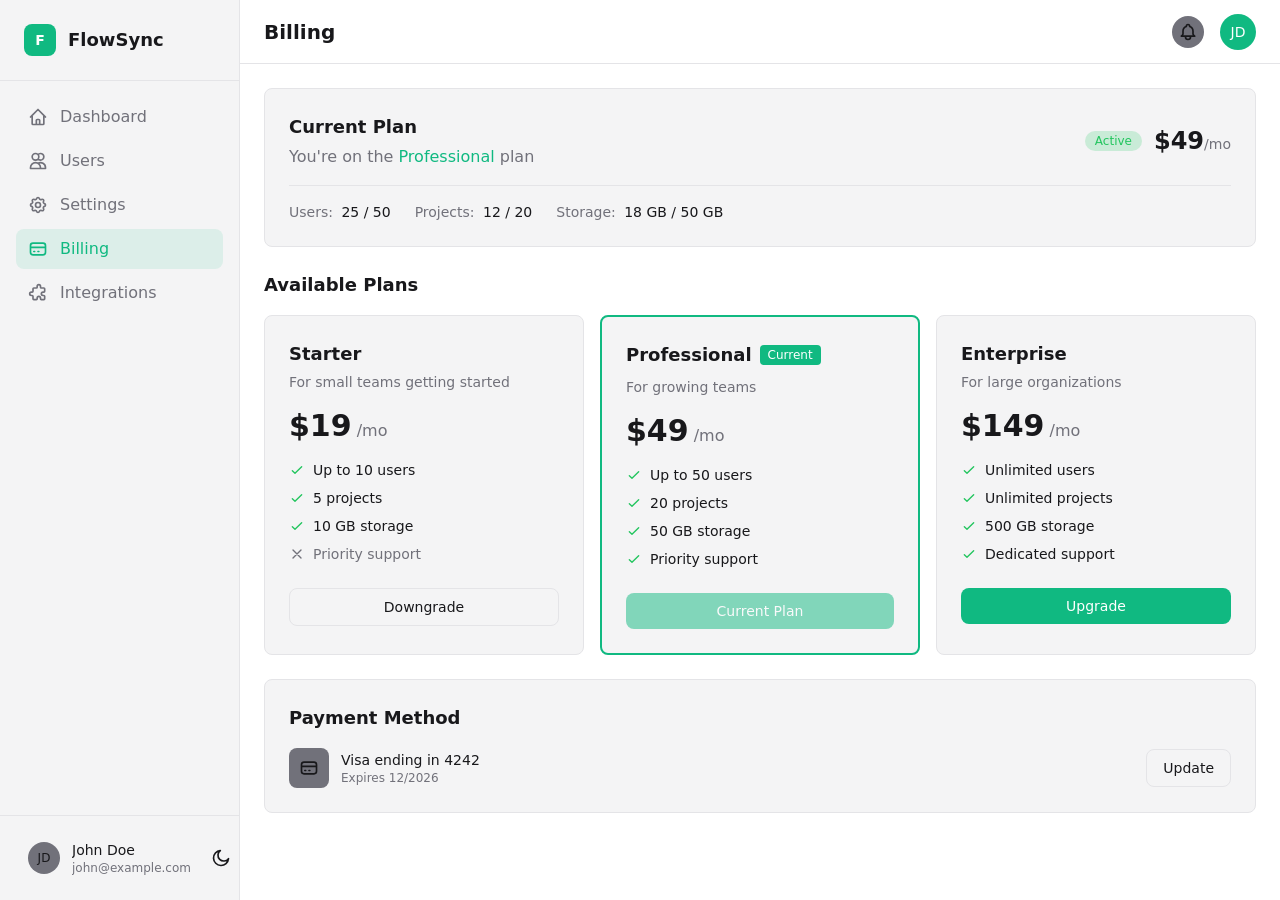
==== billing.html @ 2da376c0 "chore: recover project from live Netlify deployment" ====
<!DOCTYPE html>
<html lang="en">
<head>
  <meta charset="UTF-8" />
  <meta name="viewport" content="width=device-width, initial-scale=1.0" />
  <meta name="description" content="FlowSync Billing — Manage subscriptions, pricing plans, and payment methods. View invoices and upgrade or downgrade your plan." />
  <meta property="og:title" content="FlowSync — Billing" />
  <meta property="og:description" content="Manage subscriptions and billing information." />
  <meta name="theme-color" content="#10b981" />
  <title>FlowSync — Billing</title>
  <link rel="stylesheet" href="output.css" />
  <script>
    (function () {
      var theme = localStorage.getItem('flowsync-theme') || 'light';
      if (theme === 'dark') {
        document.documentElement.classList.add('dark');
      }
    }());
  </script>
</head>
<body class="min-h-screen bg-background text-foreground dark:bg-[--color-background] dark:text-[--color-foreground] overflow-x-hidden">
  <div class="w-full md:grid md:grid-cols-[240px_1fr] min-h-screen">

    <!-- Sidebar -->
    <aside id="sidebar" class="fixed inset-y-0 left-0 z-20 w-60 -translate-x-full bg-surface dark:bg-[--color-surface] border-r border-border dark:border-[--color-border] flex flex-col transition-transform duration-200 md:translate-x-0 md:sticky md:top-0 md:h-screen">
      <div class="p-6 border-b border-border flex items-center justify-between">
        <a class='flex items-center gap-3' href='index.html'>
          <div class="w-8 h-8 bg-primary rounded-lg flex items-center justify-center">
            <span class="text-white font-bold text-sm">F</span>
          </div>
          <span class="text-lg font-semibold text-foreground">FlowSync</span>
        </a>
        <button id="sidebar-close" class="md:hidden w-8 h-8 flex items-center justify-center rounded-lg text-muted hover:text-foreground hover:bg-muted/10 transition-colors" aria-label="Close sidebar">
          <svg class="w-5 h-5" fill="none" stroke="currentColor" viewBox="0 0 24 24">
            <path stroke-linecap="round" stroke-linejoin="round" stroke-width="2" d="M6 18L18 6M6 6l12 12"/>
          </svg>
        </button>
      </div>

      <nav class="flex-1 p-4 overflow-y-auto">
        <ul class="space-y-1">
          <li>
            <a class='flex items-center gap-3 px-3 py-2 rounded-lg text-muted hover:text-foreground hover:bg-muted/10 transition-colors' href='index.html'>
              <svg class="w-5 h-5" fill="none" stroke="currentColor" viewBox="0 0 24 24">
                <path stroke-linecap="round" stroke-linejoin="round" stroke-width="2" d="M3 12l2-2m0 0l7-7 7 7M5 10v10a1 1 0 001 1h3m10-11l2 2m-2-2v10a1 1 0 01-1 1h-3m-6 0a1 1 0 001-1v-4a1 1 0 011-1h2a1 1 0 011 1v4a1 1 0 001 1m-6 0h6"/>
              </svg>
              <span>Dashboard</span>
            </a>
          </li>
          <li>
            <a class='flex items-center gap-3 px-3 py-2 rounded-lg text-muted hover:text-foreground hover:bg-muted/10 transition-colors' href='users.html'>
              <svg class="w-5 h-5" fill="none" stroke="currentColor" viewBox="0 0 24 24">
                <path stroke-linecap="round" stroke-linejoin="round" stroke-width="2" d="M12 4.354a4 4 0 110 5.292M15 21H3v-1a6 6 0 0112 0v1zm0 0h6v-1a6 6 0 00-9-5.197M13 7a4 4 0 11-8 0 4 4 0 018 0z"/>
              </svg>
              <span>Users</span>
            </a>
          </li>
          <li>
            <a class='flex items-center gap-3 px-3 py-2 rounded-lg text-muted hover:text-foreground hover:bg-muted/10 transition-colors' href='settings.html'>
              <svg class="w-5 h-5" fill="none" stroke="currentColor" viewBox="0 0 24 24">
                <path stroke-linecap="round" stroke-linejoin="round" stroke-width="2" d="M10.325 4.317c.426-1.756 2.924-1.756 3.35 0a1.724 1.724 0 002.573 1.066c1.543-.94 3.31.826 2.37 2.37a1.724 1.724 0 001.065 2.572c1.756.426 1.756 2.924 0 3.35a1.724 1.724 0 00-1.066 2.573c.94 1.543-.826 3.31-2.37 2.37a1.724 1.724 0 00-2.572 1.065c-.426 1.756-2.924 1.756-3.35 0a1.724 1.724 0 00-2.573-1.066c-1.543.94-3.31-.826-2.37-2.37a1.724 1.724 0 00-1.065-2.572c-1.756-.426-1.756-2.924 0-3.35a1.724 1.724 0 001.066-2.573c-.94-1.543.826-3.31 2.37-2.37.996.608 2.296.07 2.572-1.065z"/>
                <path stroke-linecap="round" stroke-linejoin="round" stroke-width="2" d="M15 12a3 3 0 11-6 0 3 3 0 016 0z"/>
              </svg>
              <span>Settings</span>
            </a>
          </li>
          <li>
            <a class='flex items-center gap-3 px-3 py-2 rounded-lg text-primary bg-primary/10 font-medium' href='billing.html'>
              <svg class="w-5 h-5" fill="none" stroke="currentColor" viewBox="0 0 24 24">
                <path stroke-linecap="round" stroke-linejoin="round" stroke-width="2" d="M3 10h18M7 15h1m4 0h1m-7 4h12a3 3 0 003-3V8a3 3 0 00-3-3H6a3 3 0 00-3 3v8a3 3 0 003 3z"/>
              </svg>
              <span>Billing</span>
            </a>
          </li>
          <li>
            <a class='flex items-center gap-3 px-3 py-2 rounded-lg text-muted hover:text-foreground hover:bg-muted/10 transition-colors' href='integrations.html'>
              <svg class="w-5 h-5" fill="none" stroke="currentColor" viewBox="0 0 24 24">
                <path stroke-linecap="round" stroke-linejoin="round" stroke-width="2" d="M11 4a2 2 0 114 0v1a1 1 0 001 1h3a1 1 0 011 1v3a1 1 0 01-1 1h-1a2 2 0 100 4h1a1 1 0 011 1v3a1 1 0 01-1 1h-3a1 1 0 01-1-1v-1a2 2 0 10-4 0v1a1 1 0 01-1 1H7a1 1 0 01-1-1v-3a1 1 0 00-1-1H4a2 2 0 110-4h1a1 1 0 001-1V7a1 1 0 011-1h3a1 1 0 001-1V4z"/>
              </svg>
              <span>Integrations</span>
            </a>
          </li>
        </ul>
      </nav>

      <!-- User section at bottom -->
      <div class="p-4 border-t border-border space-y-3">
        <div class="flex items-center justify-between">
          <a class='flex items-center gap-3 px-3 py-2 rounded-lg text-muted hover:text-foreground hover:bg-muted/10 transition-colors flex-1' href='settings.html'>
            <div class="w-8 h-8 bg-muted rounded-full flex items-center justify-center">
              <span class="text-xs font-medium text-foreground">JD</span>
            </div>
            <div class="flex-1 min-w-0">
              <p class="text-sm font-medium text-foreground truncate">John Doe</p>
              <p class="text-xs text-muted truncate">john@example.com</p>
            </div>
          </a>
          <button
            id="theme-toggle"
            type="button"
            aria-label="Switch to dark mode"
            class="p-2 rounded-lg
                   text-[--color-muted] hover:text-[--color-foreground]
                   hover:bg-[--color-surface]
                   dark:hover:bg-white/5
                   transition-colors duration-200
                   focus-visible:outline-none focus-visible:ring-2
                   focus-visible:ring-[--color-primary]"
          >
            <!-- Moon icon — default (light mode). JS swaps to sun in dark mode. -->
            <svg xmlns="http://www.w3.org/2000/svg" class="w-5 h-5" fill="none"
                 viewBox="0 0 24 24" stroke="currentColor" stroke-width="2"
                 aria-hidden="true">
              <path stroke-linecap="round" stroke-linejoin="round"
                    d="M21 12.79A9 9 0 1111.21 3a7 7 0 109.79 9.79z"/>
            </svg>
          </button>
        </div>
      </div>
    </aside>

    <div id="sidebar-backdrop" class="fixed inset-0 z-10 bg-black/50 hidden md:hidden" aria-hidden="true"></div>

    <div class="flex flex-col min-h-screen overflow-x-hidden">
      <header class="sticky top-0 z-10 h-16 bg-background dark:bg-[--color-background] border-b border-border dark:border-[--color-border] flex items-center justify-between px-4 md:px-6">
        <div class="flex items-center gap-3">
          <button id="sidebar-toggle" class="md:hidden w-10 h-10 -ml-2 flex items-center justify-center rounded-lg text-muted hover:text-foreground hover:bg-muted/10 transition-colors" aria-label="Open menu">
            <svg class="w-6 h-6" fill="none" stroke="currentColor" viewBox="0 0 24 24">
              <path stroke-linecap="round" stroke-linejoin="round" stroke-width="2" d="M4 6h16M4 12h16M4 18h16"/>
            </svg>
          </button>
          <h1 class="text-xl font-semibold text-foreground">Billing</h1>
        </div>

        <div class="relative">
          <div class="flex items-center gap-2 md:gap-4">
            <button class="w-10 h-10 md:w-8 md:h-8 rounded-full bg-muted flex items-center justify-center hover:bg-primary/20 transition-colors" aria-label="Notifications" id="notification-btn">
              <svg class="w-5 h-5 text-foreground" fill="none" stroke="currentColor" viewBox="0 0 24 24">
                <path stroke-linecap="round" stroke-linejoin="round" stroke-width="2" d="M15 17h5l-1.405-1.405A2.032 2.032 0 0118 14.158V11a6.002 6.002 0 00-4-5.659V5a2 2 0 10-4 0v.341C7.67 6.165 6 8.388 6 11v3.159c0 .538-.214 1.055-.595 1.436L4 17h5m6 0v1a3 3 0 11-6 0v-1m6 0H9"/>
              </svg>
            </button>
            <button class="w-9 h-9 rounded-full bg-primary flex items-center justify-center" aria-label="Profile menu" id="profile-btn">
              <span class="text-sm font-medium text-white">JD</span>
            </button>
          </div>
          <!-- Notification dropdown -->
          <div id="notification-dropdown" class="absolute right-0 mt-2 w-80 bg-surface border border-border rounded-lg shadow-lg hidden z-50">
            <div class="p-4 border-b border-border">
              <h3 class="text-sm font-semibold text-foreground">Notifications</h3>
            </div>
            <div class="max-h-64 overflow-y-auto">
              <div class="p-4 border-b border-border hover:bg-muted/50 cursor-pointer">
                <p class="text-sm text-foreground">New user registered</p>
                <p class="text-xs text-muted">2 minutes ago</p>
              </div>
              <div class="p-4 border-b border-border hover:bg-muted/50 cursor-pointer">
                <p class="text-sm text-foreground">Project completed</p>
                <p class="text-xs text-muted">15 minutes ago</p>
              </div>
              <div class="p-4 hover:bg-muted/50 cursor-pointer">
                <p class="text-sm text-foreground">Integration added</p>
                <p class="text-xs text-muted">1 hour ago</p>
              </div>
            </div>
          </div>
          <!-- Profile dropdown -->
          <div id="profile-dropdown" class="absolute right-0 mt-2 w-48 bg-surface border border-border rounded-lg shadow-lg hidden z-50">
            <div class="p-3 border-b border-border">
              <p class="text-sm font-medium text-foreground">John Doe</p>
              <p class="text-xs text-muted">john@example.com</p>
            </div>
            <div class="p-2">
              <a class='block px-3 py-2 text-sm text-muted hover:text-foreground hover:bg-muted/50 rounded' href='settings.html'>Settings</a>
              <a href="billing.html#" class="block px-3 py-2 text-sm text-muted hover:text-foreground hover:bg-muted/50 rounded">Sign out</a>
            </div>
          </div>
        </div>
      </header>

      <main class="flex-1 p-4 md:p-6 space-y-6">
        <!-- Current Plan -->
        <section class="card">
          <div class="flex flex-col sm:flex-row sm:items-center sm:justify-between gap-4">
            <div>
              <h2 class="text-lg font-semibold text-foreground">Current Plan</h2>
              <p class="text-muted mt-1">You're on the <span class="text-primary font-medium">Professional</span> plan</p>
            </div>
            <div class="flex items-center gap-3">
              <span class="badge-active">Active</span>
              <span class="text-2xl font-bold text-foreground">$49<span class="text-sm font-normal text-muted">/mo</span></span>
            </div>
          </div>
          <div class="mt-4 pt-4 border-t border-border">
            <div class="flex flex-wrap gap-6 text-sm">
              <div>
                <span class="text-muted">Users:</span>
                <span class="text-foreground ml-1">25 / 50</span>
              </div>
              <div>
                <span class="text-muted">Projects:</span>
                <span class="text-foreground ml-1">12 / 20</span>
              </div>
              <div>
                <span class="text-muted">Storage:</span>
                <span class="text-foreground ml-1">18 GB / 50 GB</span>
              </div>
            </div>
          </div>
        </section>

        <!-- Pricing Tiers -->
        <section>
          <h2 class="text-lg font-semibold text-foreground mb-4">Available Plans</h2>
          <div class="grid grid-cols-1 md:grid-cols-3 gap-4">
            <!-- Starter -->
            <div class="card">
              <h3 class="text-lg font-semibold text-foreground">Starter</h3>
              <p class="text-muted text-sm mt-1">For small teams getting started</p>
              <div class="mt-4">
                <span class="text-3xl font-bold text-foreground">$19</span>
                <span class="text-muted">/mo</span>
              </div>
              <ul class="mt-4 space-y-2">
                <li class="flex items-center gap-2 text-sm text-foreground">
                  <svg class="w-4 h-4 text-success flex-shrink-0" fill="none" stroke="currentColor" viewBox="0 0 24 24">
                    <path stroke-linecap="round" stroke-linejoin="round" stroke-width="2" d="M5 13l4 4L19 7"/>
                  </svg>
                  Up to 10 users
                </li>
                <li class="flex items-center gap-2 text-sm text-foreground">
                  <svg class="w-4 h-4 text-success flex-shrink-0" fill="none" stroke="currentColor" viewBox="0 0 24 24">
                    <path stroke-linecap="round" stroke-linejoin="round" stroke-width="2" d="M5 13l4 4L19 7"/>
                  </svg>
                  5 projects
                </li>
                <li class="flex items-center gap-2 text-sm text-foreground">
                  <svg class="w-4 h-4 text-success flex-shrink-0" fill="none" stroke="currentColor" viewBox="0 0 24 24">
                    <path stroke-linecap="round" stroke-linejoin="round" stroke-width="2" d="M5 13l4 4L19 7"/>
                  </svg>
                  10 GB storage
                </li>
                <li class="flex items-center gap-2 text-sm text-muted">
                  <svg class="w-4 h-4 flex-shrink-0" fill="none" stroke="currentColor" viewBox="0 0 24 24">
                    <path stroke-linecap="round" stroke-linejoin="round" stroke-width="2" d="M6 18L18 6M6 6l12 12"/>
                  </svg>
                  Priority support
                </li>
              </ul>
              <button class="btn-secondary w-full mt-6">Downgrade</button>
            </div>

            <!-- Professional (current) -->
            <div class="card border-2 border-primary">
              <div class="flex flex-wrap items-center gap-2 mb-2">
                <h3 class="text-lg font-semibold text-foreground">Professional</h3>
                <span class="px-2 py-0.5 bg-primary text-white text-xs font-medium rounded">Current</span>
              </div>
              <p class="text-muted text-sm mt-1">For growing teams</p>
              <div class="mt-4">
                <span class="text-3xl font-bold text-foreground">$49</span>
                <span class="text-muted">/mo</span>
              </div>
              <ul class="mt-4 space-y-2">
                <li class="flex items-center gap-2 text-sm text-foreground">
                  <svg class="w-4 h-4 text-success flex-shrink-0" fill="none" stroke="currentColor" viewBox="0 0 24 24">
                    <path stroke-linecap="round" stroke-linejoin="round" stroke-width="2" d="M5 13l4 4L19 7"/>
                  </svg>
                  Up to 50 users
                </li>
                <li class="flex items-center gap-2 text-sm text-foreground">
                  <svg class="w-4 h-4 text-success flex-shrink-0" fill="none" stroke="currentColor" viewBox="0 0 24 24">
                    <path stroke-linecap="round" stroke-linejoin="round" stroke-width="2" d="M5 13l4 4L19 7"/>
                  </svg>
                  20 projects
                </li>
                <li class="flex items-center gap-2 text-sm text-foreground">
                  <svg class="w-4 h-4 text-success flex-shrink-0" fill="none" stroke="currentColor" viewBox="0 0 24 24">
                    <path stroke-linecap="round" stroke-linejoin="round" stroke-width="2" d="M5 13l4 4L19 7"/>
                  </svg>
                  50 GB storage
                </li>
                <li class="flex items-center gap-2 text-sm text-foreground">
                  <svg class="w-4 h-4 text-success flex-shrink-0" fill="none" stroke="currentColor" viewBox="0 0 24 24">
                    <path stroke-linecap="round" stroke-linejoin="round" stroke-width="2" d="M5 13l4 4L19 7"/>
                  </svg>
                  Priority support
                </li>
              </ul>
              <button class="btn-primary w-full mt-6" disabled>Current Plan</button>
            </div>

            <!-- Enterprise -->
            <div class="card">
              <h3 class="text-lg font-semibold text-foreground">Enterprise</h3>
              <p class="text-muted text-sm mt-1">For large organizations</p>
              <div class="mt-4">
                <span class="text-3xl font-bold text-foreground">$149</span>
                <span class="text-muted">/mo</span>
              </div>
              <ul class="mt-4 space-y-2">
                <li class="flex items-center gap-2 text-sm text-foreground">
                  <svg class="w-4 h-4 text-success flex-shrink-0" fill="none" stroke="currentColor" viewBox="0 0 24 24">
                    <path stroke-linecap="round" stroke-linejoin="round" stroke-width="2" d="M5 13l4 4L19 7"/>
                  </svg>
                  Unlimited users
                </li>
                <li class="flex items-center gap-2 text-sm text-foreground">
                  <svg class="w-4 h-4 text-success flex-shrink-0" fill="none" stroke="currentColor" viewBox="0 0 24 24">
                    <path stroke-linecap="round" stroke-linejoin="round" stroke-width="2" d="M5 13l4 4L19 7"/>
                  </svg>
                  Unlimited projects
                </li>
                <li class="flex items-center gap-2 text-sm text-foreground">
                  <svg class="w-4 h-4 text-success flex-shrink-0" fill="none" stroke="currentColor" viewBox="0 0 24 24">
                    <path stroke-linecap="round" stroke-linejoin="round" stroke-width="2" d="M5 13l4 4L19 7"/>
                  </svg>
                  500 GB storage
                </li>
                <li class="flex items-center gap-2 text-sm text-foreground">
                  <svg class="w-4 h-4 text-success flex-shrink-0" fill="none" stroke="currentColor" viewBox="0 0 24 24">
                    <path stroke-linecap="round" stroke-linejoin="round" stroke-width="2" d="M5 13l4 4L19 7"/>
                  </svg>
                  Dedicated support
                </li>
              </ul>
              <button class="btn-primary w-full mt-6">Upgrade</button>
            </div>
          </div>
        </section>

        <!-- Payment Method -->
        <section class="card">
          <h2 class="text-lg font-semibold text-foreground mb-4">Payment Method</h2>
          <div class="flex items-center justify-between flex-wrap gap-4">
            <div class="flex items-center gap-3">
              <div class="w-10 h-10 rounded-lg bg-muted flex items-center justify-center">
                <svg class="w-5 h-5 text-foreground" fill="none" stroke="currentColor" viewBox="0 0 24 24">
                  <path stroke-linecap="round" stroke-linejoin="round" stroke-width="2" d="M3 10h18M7 15h1m4 0h1m-7 4h12a3 3 0 003-3V8a3 3 0 00-3-3H6a3 3 0 00-3 3v8a3 3 0 003 3z"/>
                </svg>
              </div>
              <div>
                <p class="text-sm font-medium text-foreground">Visa ending in 4242</p>
                <p class="text-xs text-muted">Expires 12/2026</p>
              </div>
            </div>
            <button class="btn-secondary text-sm">Update</button>
          </div>
        </section>
      </main>
    </div>

  </div>
  <script src="main.js" defer></script>
  <script src="dark-mode.js" defer></script>
</body>
</html>
---- output.css ----
/*! tailwindcss v4.2.2 | MIT License | https://tailwindcss.com */
@layer properties{@supports (((-webkit-hyphens:none)) and (not (margin-trim:inline))) or ((-moz-orient:inline) and (not (color:rgb(from red r g b)))){*,:before,:after,::backdrop{--tw-translate-x:0;--tw-translate-y:0;--tw-translate-z:0;--tw-space-y-reverse:0;--tw-border-style:solid;--tw-font-weight:initial;--tw-shadow:0 0 #0000;--tw-shadow-color:initial;--tw-shadow-alpha:100%;--tw-inset-shadow:0 0 #0000;--tw-inset-shadow-color:initial;--tw-inset-shadow-alpha:100%;--tw-ring-color:initial;--tw-ring-shadow:0 0 #0000;--tw-inset-ring-color:initial;--tw-inset-ring-shadow:0 0 #0000;--tw-ring-inset:initial;--tw-ring-offset-width:0px;--tw-ring-offset-color:#fff;--tw-ring-offset-shadow:0 0 #0000;--tw-outline-style:solid;--tw-blur:initial;--tw-brightness:initial;--tw-contrast:initial;--tw-grayscale:initial;--tw-hue-rotate:initial;--tw-invert:initial;--tw-opacity:initial;--tw-saturate:initial;--tw-sepia:initial;--tw-drop-shadow:initial;--tw-drop-shadow-color:initial;--tw-drop-shadow-alpha:100%;--tw-drop-shadow-size:initial;--tw-duration:initial;--tw-content:"";--tw-tracking:initial;--tw-divide-y-reverse:0;--tw-ease:initial}}}@layer theme{:root,:host{--font-sans:ui-sans-serif, system-ui, sans-serif, "Apple Color Emoji", "Segoe UI Emoji", "Segoe UI Symbol", "Noto Color Emoji";--font-mono:ui-monospace, SFMono-Regular, Menlo, Monaco, Consolas, "Liberation Mono", "Courier New", monospace;--color-black:#000;--color-white:#fff;--spacing:.25rem;--container-md:28rem;--container-2xl:42rem;--text-xs:.75rem;--text-xs--line-height:calc(1 / .75);--text-sm:.875rem;--text-sm--line-height:calc(1.25 / .875);--text-lg:1.125rem;--text-lg--line-height:calc(1.75 / 1.125);--text-xl:1.25rem;--text-xl--line-height:calc(1.75 / 1.25);--text-2xl:1.5rem;--text-2xl--line-height:calc(2 / 1.5);--text-3xl:1.875rem;--text-3xl--line-height:calc(2.25 / 1.875);--font-weight-normal:400;--font-weight-medium:500;--font-weight-semibold:600;--font-weight-bold:700;--tracking-wider:.05em;--radius-lg:.5rem;--ease-in-out:cubic-bezier(.4, 0, .2, 1);--default-transition-duration:.15s;--default-transition-timing-function:cubic-bezier(.4, 0, .2, 1);--default-font-family:var(--font-sans);--default-mono-font-family:var(--font-mono);--color-primary:#10b981;--color-primary-dark:#059669;--color-secondary:#8b5cf6;--color-slack:#4a154b;--color-github:#24292e;--color-notion:#000;--color-linear:#5e6ad2;--color-figma:#f24e1e;--color-discord:#5865f2;--color-background:#fff;--color-surface:#f4f4f5;--color-foreground:#18181b;--color-muted:#71717a;--color-border:#e4e4e7;--color-danger:#ef4444;--color-danger-dark:#dc2626;--color-success:#22c55e}}@layer base{*,:after,:before,::backdrop{box-sizing:border-box;border:0 solid;margin:0;padding:0}::file-selector-button{box-sizing:border-box;border:0 solid;margin:0;padding:0}html,:host{-webkit-text-size-adjust:100%;tab-size:4;line-height:1.5;font-family:var(--default-font-family,ui-sans-serif, system-ui, sans-serif, "Apple Color Emoji", "Segoe UI Emoji", "Segoe UI Symbol", "Noto Color Emoji");font-feature-settings:var(--default-font-feature-settings,normal);font-variation-settings:var(--default-font-variation-settings,normal);-webkit-tap-highlight-color:transparent}hr{height:0;color:inherit;border-top-width:1px}abbr:where([title]){-webkit-text-decoration:underline dotted;text-decoration:underline dotted}h1,h2,h3,h4,h5,h6{font-size:inherit;font-weight:inherit}a{color:inherit;-webkit-text-decoration:inherit;-webkit-text-decoration:inherit;-webkit-text-decoration:inherit;text-decoration:inherit}b,strong{font-weight:bolder}code,kbd,samp,pre{font-family:var(--default-mono-font-family,ui-monospace, SFMono-Regular, Menlo, Monaco, Consolas, "Liberation Mono", "Courier New", monospace);font-feature-settings:var(--default-mono-font-feature-settings,normal);font-variation-settings:var(--default-mono-font-variation-settings,normal);font-size:1em}small{font-size:80%}sub,sup{vertical-align:baseline;font-size:75%;line-height:0;position:relative}sub{bottom:-.25em}sup{top:-.5em}table{text-indent:0;border-color:inherit;border-collapse:collapse}:-moz-focusring{outline:auto}progress{vertical-align:baseline}summary{display:list-item}ol,ul,menu{list-style:none}img,svg,video,canvas,audio,iframe,embed,object{vertical-align:middle;display:block}img,video{max-width:100%;height:auto}button,input,select,optgroup,textarea{font:inherit;font-feature-settings:inherit;font-variation-settings:inherit;letter-spacing:inherit;color:inherit;opacity:1;background-color:#0000;border-radius:0}::file-selector-button{font:inherit;font-feature-settings:inherit;font-variation-settings:inherit;letter-spacing:inherit;color:inherit;opacity:1;background-color:#0000;border-radius:0}:where(select:is([multiple],[size])) optgroup{font-weight:bolder}:where(select:is([multiple],[size])) optgroup option{padding-inline-start:20px}::file-selector-button{margin-inline-end:4px}::placeholder{opacity:1}@supports (not ((-webkit-appearance:-apple-pay-button))) or (contain-intrinsic-size:1px){::placeholder{color:currentColor}@supports (color:color-mix(in lab, red, red)){::placeholder{color:color-mix(in oklab, currentcolor 50%, transparent)}}}textarea{resize:vertical}::-webkit-search-decoration{-webkit-appearance:none}::-webkit-date-and-time-value{min-height:1lh;text-align:inherit}::-webkit-datetime-edit{display:inline-flex}::-webkit-datetime-edit-fields-wrapper{padding:0}::-webkit-datetime-edit{padding-block:0}::-webkit-datetime-edit-year-field{padding-block:0}::-webkit-datetime-edit-month-field{padding-block:0}::-webkit-datetime-edit-day-field{padding-block:0}::-webkit-datetime-edit-hour-field{padding-block:0}::-webkit-datetime-edit-minute-field{padding-block:0}::-webkit-datetime-edit-second-field{padding-block:0}::-webkit-datetime-edit-millisecond-field{padding-block:0}::-webkit-datetime-edit-meridiem-field{padding-block:0}::-webkit-calendar-picker-indicator{line-height:1}:-moz-ui-invalid{box-shadow:none}button,input:where([type=button],[type=reset],[type=submit]){appearance:button}::file-selector-button{appearance:button}::-webkit-inner-spin-button{height:auto}::-webkit-outer-spin-button{height:auto}[hidden]:where(:not([hidden=until-found])){display:none!important}:root{--color-background:#fff;--color-surface:#f4f4f5;--color-foreground:#18181b;--color-muted:#71717a;--color-border:#e4e4e7}.dark{--color-background:#09090b;--color-surface:#18181b;--color-foreground:#fafafa;--color-muted:#a1a1aa;--color-border:#27272a}}@layer components{.btn-primary{justify-content:center;align-items:center;gap:calc(var(--spacing) * 2);border-radius:var(--radius-lg);background-color:var(--color-primary);padding-inline:calc(var(--spacing) * 4);padding-block:calc(var(--spacing) * 2);font-size:var(--text-sm);line-height:var(--tw-leading,var(--text-sm--line-height));--tw-font-weight:var(--font-weight-medium);font-weight:var(--font-weight-medium);color:var(--color-white);transition-property:color,background-color,border-color,outline-color,text-decoration-color,fill,stroke,--tw-gradient-from,--tw-gradient-via,--tw-gradient-to;transition-timing-function:var(--tw-ease,var(--default-transition-timing-function));transition-duration:var(--tw-duration,var(--default-transition-duration));display:inline-flex}@media (hover:hover){.btn-primary:hover{background-color:var(--color-primary-dark)}}.btn-primary:focus{--tw-ring-shadow:var(--tw-ring-inset,) 0 0 0 calc(2px + var(--tw-ring-offset-width)) var(--tw-ring-color,currentcolor);box-shadow:var(--tw-inset-shadow), var(--tw-inset-ring-shadow), var(--tw-ring-offset-shadow), var(--tw-ring-shadow), var(--tw-shadow);--tw-ring-color:var(--color-primary);--tw-ring-offset-width:2px;--tw-ring-offset-shadow:var(--tw-ring-inset,) 0 0 0 var(--tw-ring-offset-width) var(--tw-ring-offset-color);--tw-ring-offset-color:var(--color-background);--tw-outline-style:none;outline-style:none}.btn-primary:disabled{cursor:not-allowed;opacity:.5}.btn-secondary{justify-content:center;align-items:center;gap:calc(var(--spacing) * 2);border-radius:var(--radius-lg);border-style:var(--tw-border-style);border-width:1px;border-color:var(--color-border);background-color:var(--color-surface);padding-inline:calc(var(--spacing) * 4);padding-block:calc(var(--spacing) * 2);font-size:var(--text-sm);line-height:var(--tw-leading,var(--text-sm--line-height));--tw-font-weight:var(--font-weight-medium);font-weight:var(--font-weight-medium);color:var(--color-foreground);transition-property:color,background-color,border-color,outline-color,text-decoration-color,fill,stroke,--tw-gradient-from,--tw-gradient-via,--tw-gradient-to;transition-timing-function:var(--tw-ease,var(--default-transition-timing-function));transition-duration:var(--tw-duration,var(--default-transition-duration));display:inline-flex}@media (hover:hover){.btn-secondary:hover{background-color:#71717a33}@supports (color:color-mix(in lab, red, red)){.btn-secondary:hover{background-color:color-mix(in oklab, var(--color-muted) 20%, transparent)}}}.btn-secondary:focus{--tw-ring-shadow:var(--tw-ring-inset,) 0 0 0 calc(2px + var(--tw-ring-offset-width)) var(--tw-ring-color,currentcolor);box-shadow:var(--tw-inset-shadow), var(--tw-inset-ring-shadow), var(--tw-ring-offset-shadow), var(--tw-ring-shadow), var(--tw-shadow);--tw-ring-color:var(--color-muted);--tw-ring-offset-width:2px;--tw-ring-offset-shadow:var(--tw-ring-inset,) 0 0 0 var(--tw-ring-offset-width) var(--tw-ring-offset-color);--tw-ring-offset-color:var(--color-background);--tw-outline-style:none;outline-style:none}.btn-secondary:disabled{cursor:not-allowed;opacity:.5}.btn-danger{justify-content:center;align-items:center;gap:calc(var(--spacing) * 2);border-radius:var(--radius-lg);background-color:var(--color-danger);padding-inline:calc(var(--spacing) * 4);padding-block:calc(var(--spacing) * 2);font-size:var(--text-sm);line-height:var(--tw-leading,var(--text-sm--line-height));--tw-font-weight:var(--font-weight-medium);font-weight:var(--font-weight-medium);color:var(--color-white);transition-property:color,background-color,border-color,outline-color,text-decoration-color,fill,stroke,--tw-gradient-from,--tw-gradient-via,--tw-gradient-to;transition-timing-function:var(--tw-ease,var(--default-transition-timing-function));transition-duration:var(--tw-duration,var(--default-transition-duration));display:inline-flex}@media (hover:hover){.btn-danger:hover{background-color:var(--color-danger-dark)}}.btn-danger:focus{--tw-ring-shadow:var(--tw-ring-inset,) 0 0 0 calc(2px + var(--tw-ring-offset-width)) var(--tw-ring-color,currentcolor);box-shadow:var(--tw-inset-shadow), var(--tw-inset-ring-shadow), var(--tw-ring-offset-shadow), var(--tw-ring-shadow), var(--tw-shadow);--tw-ring-color:var(--color-danger);--tw-ring-offset-width:2px;--tw-ring-offset-shadow:var(--tw-ring-inset,) 0 0 0 var(--tw-ring-offset-width) var(--tw-ring-offset-color);--tw-ring-offset-color:var(--color-background);--tw-outline-style:none;outline-style:none}.btn-danger:disabled{cursor:not-allowed;opacity:.5}.card-selected{border-color:var(--color-primary);background-color:#10b9810d}@supports (color:color-mix(in lab, red, red)){.card-selected{background-color:color-mix(in oklab, var(--color-primary) 5%, transparent)}}.card{border-radius:var(--radius-lg);border-style:var(--tw-border-style);border-width:1px;border-color:var(--color-border);background-color:var(--color-surface);padding:calc(var(--spacing) * 6)}.card-header{margin-inline:calc(var(--spacing) * -6);margin-top:calc(var(--spacing) * -6);margin-bottom:calc(var(--spacing) * 6);border-bottom-style:var(--tw-border-style);border-bottom-width:1px;border-color:var(--color-border);padding-inline:calc(var(--spacing) * 6);padding-block:calc(var(--spacing) * 4)}.input{border-radius:var(--radius-lg);border-style:var(--tw-border-style);border-width:1px;border-color:var(--color-border);background-color:var(--color-background);width:100%;padding-inline:calc(var(--spacing) * 3);padding-block:calc(var(--spacing) * 2);color:var(--color-foreground);transition-property:color,background-color,border-color,outline-color,text-decoration-color,fill,stroke,--tw-gradient-from,--tw-gradient-via,--tw-gradient-to;transition-timing-function:var(--tw-ease,var(--default-transition-timing-function));transition-duration:var(--tw-duration,var(--default-transition-duration))}.input::placeholder{color:var(--color-muted)}.input:focus{--tw-ring-shadow:var(--tw-ring-inset,) 0 0 0 calc(2px + var(--tw-ring-offset-width)) var(--tw-ring-color,currentcolor);box-shadow:var(--tw-inset-shadow), var(--tw-inset-ring-shadow), var(--tw-ring-offset-shadow), var(--tw-ring-shadow), var(--tw-shadow);--tw-ring-color:var(--color-primary);--tw-outline-style:none;border-color:#0000;outline-style:none}input[type=search][placeholder="Search users..."]::-webkit-search-cancel-button{appearance:none;cursor:pointer;background:url("data:image/svg+xml,%3Csvg xmlns='http://www.w3.org/2000/svg' viewBox='0 0 16 16' fill='none'%3E%3Ccircle cx='8' cy='8' r='7' fill='%2310b981'/%3E%3Cpath stroke='%23ffffff' stroke-width='1.5' stroke-linecap='round' d='M5.5 5.5l5 5M10.5 5.5l-5 5'/%3E%3C/svg%3E") 50%/contain no-repeat;width:1rem;height:1rem}input[type=search][placeholder="Search users..."]::-ms-clear{cursor:pointer;color:#0000;background:url("data:image/svg+xml,%3Csvg xmlns='http://www.w3.org/2000/svg' viewBox='0 0 16 16' fill='none'%3E%3Ccircle cx='8' cy='8' r='7' fill='%2310b981'/%3E%3Cpath stroke='%23ffffff' stroke-width='1.5' stroke-linecap='round' d='M5.5 5.5l5 5M10.5 5.5l-5 5'/%3E%3C/svg%3E") 50%/contain no-repeat;width:1rem;height:1rem}.input-label{margin-bottom:calc(var(--spacing) * 1.5);font-size:var(--text-sm);line-height:var(--tw-leading,var(--text-sm--line-height));--tw-font-weight:var(--font-weight-medium);font-weight:var(--font-weight-medium);color:var(--color-foreground);display:block}.input-error{border-color:var(--color-danger)}.input-error:focus{--tw-ring-color:var(--color-danger)}.input-error-message{margin-top:calc(var(--spacing) * 1.5);font-size:var(--text-sm);line-height:var(--tw-leading,var(--text-sm--line-height));color:var(--color-danger)}.badge-active{background-color:#22c55e33;border-radius:3.40282e38px;align-items:center;display:inline-flex}@supports (color:color-mix(in lab, red, red)){.badge-active{background-color:color-mix(in oklab, var(--color-success) 20%, transparent)}}.badge-active{padding-inline:calc(var(--spacing) * 2.5);padding-block:calc(var(--spacing) * .5);font-size:var(--text-xs);line-height:var(--tw-leading,var(--text-xs--line-height));--tw-font-weight:var(--font-weight-medium);font-weight:var(--font-weight-medium);color:var(--color-success)}.badge-inactive{background-color:#71717a33;border-radius:3.40282e38px;align-items:center;display:inline-flex}@supports (color:color-mix(in lab, red, red)){.badge-inactive{background-color:color-mix(in oklab, var(--color-muted) 20%, transparent)}}.badge-inactive{padding-inline:calc(var(--spacing) * 2.5);padding-block:calc(var(--spacing) * .5);font-size:var(--text-xs);line-height:var(--tw-leading,var(--text-xs--line-height));--tw-font-weight:var(--font-weight-medium);font-weight:var(--font-weight-medium);color:var(--color-muted)}.badge-danger{background-color:#ef444433;border-radius:3.40282e38px;align-items:center;display:inline-flex}@supports (color:color-mix(in lab, red, red)){.badge-danger{background-color:color-mix(in oklab, var(--color-danger) 20%, transparent)}}.badge-danger{padding-inline:calc(var(--spacing) * 2.5);padding-block:calc(var(--spacing) * .5);font-size:var(--text-xs);line-height:var(--tw-leading,var(--text-xs--line-height));--tw-font-weight:var(--font-weight-medium);font-weight:var(--font-weight-medium);color:var(--color-danger)}.table-container{border-radius:var(--radius-lg);width:100%;overflow-x:auto}.table{text-align:left;width:100%;font-size:var(--text-sm);line-height:var(--tw-leading,var(--text-sm--line-height))}.table-header{background-color:var(--color-surface);font-size:var(--text-xs);line-height:var(--tw-leading,var(--text-xs--line-height));--tw-tracking:var(--tracking-wider);letter-spacing:var(--tracking-wider);color:var(--color-muted);text-transform:uppercase}.table-header th{padding-inline:calc(var(--spacing) * 4);padding-block:calc(var(--spacing) * 3);--tw-font-weight:var(--font-weight-medium);font-weight:var(--font-weight-medium)}:where(.table-body>:not(:last-child)){--tw-divide-y-reverse:0;border-bottom-style:var(--tw-border-style);border-top-style:var(--tw-border-style);border-top-width:calc(1px * var(--tw-divide-y-reverse));border-bottom-width:calc(1px * calc(1 - var(--tw-divide-y-reverse)));border-color:var(--color-border)}.table-body{background-color:var(--color-surface)}.table-body tr{transition-property:color,background-color,border-color,outline-color,text-decoration-color,fill,stroke,--tw-gradient-from,--tw-gradient-via,--tw-gradient-to;transition-timing-function:var(--tw-ease,var(--default-transition-timing-function));transition-duration:var(--tw-duration,var(--default-transition-duration))}@media (hover:hover){.table-body tr:hover{background-color:#71717a1a}@supports (color:color-mix(in lab, red, red)){.table-body tr:hover{background-color:color-mix(in oklab, var(--color-muted) 10%, transparent)}}}.table-body td{padding-inline:calc(var(--spacing) * 4);padding-block:calc(var(--spacing) * 3);color:var(--color-foreground)}.form-error{margin-top:calc(var(--spacing) * 1.5);font-size:var(--text-xs);line-height:var(--tw-leading,var(--text-xs--line-height));color:var(--color-danger);display:block}.toast{--tw-translate-x:100%;translate:var(--tw-translate-x) var(--tw-translate-y);opacity:0;transition-property:all;transition-timing-function:var(--tw-ease,var(--default-transition-timing-function));transition-duration:var(--tw-duration,var(--default-transition-duration));--tw-duration:.3s;--tw-ease:var(--ease-in-out);transition-duration:.3s;transition-timing-function:var(--ease-in-out)}.toast-visible{--tw-translate-x:calc(var(--spacing) * 0);translate:var(--tw-translate-x) var(--tw-translate-y);opacity:1}@media (min-width:681px){.toast{width:20rem;right:16px}}@media (max-width:680px){.toast{width:auto;max-width:calc(100vw - 32px);left:16px;right:16px}}.toast-content{align-items:center;gap:calc(var(--spacing) * 3);border-radius:var(--radius-lg);border-style:var(--tw-border-style);border-width:1px;border-color:var(--color-border);background-color:var(--color-surface);padding-inline:calc(var(--spacing) * 4);padding-block:calc(var(--spacing) * 3);--tw-shadow:0 10px 15px -3px var(--tw-shadow-color,#0000001a), 0 4px 6px -4px var(--tw-shadow-color,#0000001a);box-shadow:var(--tw-inset-shadow), var(--tw-inset-ring-shadow), var(--tw-ring-offset-shadow), var(--tw-ring-shadow), var(--tw-shadow);display:flex}.toast--success .toast-content{border-color:var(--color-success);background-color:#22c55e33}@supports (color:color-mix(in lab, red, red)){.toast--success .toast-content{background-color:color-mix(in oklab, var(--color-success) 20%, transparent)}}.toast--success .toast-content{color:var(--color-success)}.toast--error .toast-content{border-color:var(--color-danger);background-color:#ef444433}@supports (color:color-mix(in lab, red, red)){.toast--error .toast-content{background-color:color-mix(in oklab, var(--color-danger) 20%, transparent)}}.toast--error .toast-content{color:var(--color-danger)}.modal-hidden{display:none}.modal{inset:calc(var(--spacing) * 0);z-index:50;transition-property:all;transition-timing-function:var(--tw-ease,var(--default-transition-timing-function));transition-duration:var(--tw-duration,var(--default-transition-duration));--tw-duration:.3s;--tw-ease:var(--ease-in-out);transition-duration:.3s;transition-timing-function:var(--ease-in-out);position:fixed;overflow:hidden}.modal-backdrop{inset:calc(var(--spacing) * 0);background-color:#00000080;position:absolute}@supports (color:color-mix(in lab, red, red)){.modal-backdrop{background-color:color-mix(in oklab, var(--color-black) 50%, transparent)}}.modal-backdrop{opacity:0;transition-property:opacity;transition-timing-function:var(--tw-ease,var(--default-transition-timing-function));transition-duration:var(--tw-duration,var(--default-transition-duration));--tw-duration:.3s;--tw-ease:var(--ease-in-out);transition-duration:.3s;transition-timing-function:var(--ease-in-out)}.modal.modal-open .modal-backdrop{opacity:1}.modal-panel-container{inset:calc(var(--spacing) * 0);padding:calc(var(--spacing) * 4);justify-content:center;align-items:center;display:flex;position:absolute;overflow:hidden}.modal-panel{width:100%;max-width:var(--container-md);--tw-translate-y:calc(var(--spacing) * 4);translate:var(--tw-translate-x) var(--tw-translate-y);border-radius:var(--radius-lg);border-style:var(--tw-border-style);border-width:1px;border-color:var(--color-border);background-color:var(--color-surface);padding:calc(var(--spacing) * 6);opacity:0;transition-property:all;transition-timing-function:var(--tw-ease,var(--default-transition-timing-function));transition-duration:var(--tw-duration,var(--default-transition-duration));--tw-duration:.3s;--tw-ease:var(--ease-in-out);transition-duration:.3s;transition-timing-function:var(--ease-in-out);position:relative}.modal.modal-open .modal-panel{--tw-translate-x:calc(var(--spacing) * 0);translate:var(--tw-translate-x) var(--tw-translate-y);opacity:1}}@layer utilities{.visible{visibility:visible}.sr-only{clip-path:inset(50%);white-space:nowrap;border-width:0;width:1px;height:1px;margin:-1px;padding:0;position:absolute;overflow:hidden}.absolute{position:absolute}.fixed{position:fixed}.relative{position:relative}.sticky{position:sticky}.inset-0{inset:calc(var(--spacing) * 0)}.inset-y-0{inset-block:calc(var(--spacing) * 0)}.top-0{top:calc(var(--spacing) * 0)}.top-1\/2{top:50%}.right-0{right:calc(var(--spacing) * 0)}.bottom-4{bottom:calc(var(--spacing) * 4)}.left-0{left:calc(var(--spacing) * 0)}.left-3{left:calc(var(--spacing) * 3)}.z-10{z-index:10}.z-20{z-index:20}.z-50{z-index:50}.mt-0\.5{margin-top:calc(var(--spacing) * .5)}.mt-1{margin-top:calc(var(--spacing) * 1)}.mt-2{margin-top:calc(var(--spacing) * 2)}.mt-3{margin-top:calc(var(--spacing) * 3)}.mt-4{margin-top:calc(var(--spacing) * 4)}.mt-6{margin-top:calc(var(--spacing) * 6)}.-mb-px{margin-bottom:-1px}.mb-2{margin-bottom:calc(var(--spacing) * 2)}.mb-4{margin-bottom:calc(var(--spacing) * 4)}.mb-6{margin-bottom:calc(var(--spacing) * 6)}.-ml-2{margin-left:calc(var(--spacing) * -2)}.ml-1{margin-left:calc(var(--spacing) * 1)}.block{display:block}.flex{display:flex}.grid{display:grid}.hidden{display:none}.inline{display:inline}.inline-flex{display:inline-flex}.table{display:table}.h-4{height:calc(var(--spacing) * 4)}.h-5{height:calc(var(--spacing) * 5)}.h-6{height:calc(var(--spacing) * 6)}.h-8{height:calc(var(--spacing) * 8)}.h-9{height:calc(var(--spacing) * 9)}.h-10{height:calc(var(--spacing) * 10)}.h-16{height:calc(var(--spacing) * 16)}.h-52{height:calc(var(--spacing) * 52)}.max-h-64{max-height:calc(var(--spacing) * 64)}.min-h-screen{min-height:100vh}.w-4{width:calc(var(--spacing) * 4)}.w-5{width:calc(var(--spacing) * 5)}.w-6{width:calc(var(--spacing) * 6)}.w-8{width:calc(var(--spacing) * 8)}.w-9{width:calc(var(--spacing) * 9)}.w-10{width:calc(var(--spacing) * 10)}.w-11{width:calc(var(--spacing) * 11)}.w-16{width:calc(var(--spacing) * 16)}.w-48{width:calc(var(--spacing) * 48)}.w-60{width:calc(var(--spacing) * 60)}.w-72{width:calc(var(--spacing) * 72)}.w-80{width:calc(var(--spacing) * 80)}.w-\[5\%\]{width:5%}.w-\[15\%\]{width:15%}.w-\[25\%\]{width:25%}.w-full{width:100%}.max-w-2xl{max-width:var(--container-2xl)}.max-w-md{max-width:var(--container-md)}.min-w-0{min-width:calc(var(--spacing) * 0)}.min-w-\[640px\]{min-width:640px}.flex-1{flex:1}.flex-shrink-0,.shrink-0{flex-shrink:0}.-translate-x-full{--tw-translate-x:-100%;translate:var(--tw-translate-x) var(--tw-translate-y)}.-translate-y-1\/2{--tw-translate-y:calc(calc(1 / 2 * 100%) * -1);translate:var(--tw-translate-x) var(--tw-translate-y)}.cursor-pointer{cursor:pointer}.resize{resize:both}.grid-cols-1{grid-template-columns:repeat(1,minmax(0,1fr))}.grid-cols-\[240px_1fr\]{grid-template-columns:240px 1fr}.flex-col{flex-direction:column}.flex-wrap{flex-wrap:wrap}.items-center{align-items:center}.items-start{align-items:flex-start}.justify-between{justify-content:space-between}.justify-center{justify-content:center}.gap-2{gap:calc(var(--spacing) * 2)}.gap-3{gap:calc(var(--spacing) * 3)}.gap-4{gap:calc(var(--spacing) * 4)}.gap-6{gap:calc(var(--spacing) * 6)}:where(.space-y-1>:not(:last-child)){--tw-space-y-reverse:0;margin-block-start:calc(calc(var(--spacing) * 1) * var(--tw-space-y-reverse));margin-block-end:calc(calc(var(--spacing) * 1) * calc(1 - var(--tw-space-y-reverse)))}:where(.space-y-2>:not(:last-child)){--tw-space-y-reverse:0;margin-block-start:calc(calc(var(--spacing) * 2) * var(--tw-space-y-reverse));margin-block-end:calc(calc(var(--spacing) * 2) * calc(1 - var(--tw-space-y-reverse)))}:where(.space-y-3>:not(:last-child)){--tw-space-y-reverse:0;margin-block-start:calc(calc(var(--spacing) * 3) * var(--tw-space-y-reverse));margin-block-end:calc(calc(var(--spacing) * 3) * calc(1 - var(--tw-space-y-reverse)))}:where(.space-y-4>:not(:last-child)){--tw-space-y-reverse:0;margin-block-start:calc(calc(var(--spacing) * 4) * var(--tw-space-y-reverse));margin-block-end:calc(calc(var(--spacing) * 4) * calc(1 - var(--tw-space-y-reverse)))}:where(.space-y-6>:not(:last-child)){--tw-space-y-reverse:0;margin-block-start:calc(calc(var(--spacing) * 6) * var(--tw-space-y-reverse));margin-block-end:calc(calc(var(--spacing) * 6) * calc(1 - var(--tw-space-y-reverse)))}.self-start{align-self:flex-start}.truncate{text-overflow:ellipsis;white-space:nowrap;overflow:hidden}.overflow-hidden{overflow:hidden}.overflow-x-hidden{overflow-x:hidden}.overflow-y-auto{overflow-y:auto}.rounded{border-radius:.25rem}.rounded-full{border-radius:3.40282e38px}.rounded-lg{border-radius:var(--radius-lg)}.border{border-style:var(--tw-border-style);border-width:1px}.border-2{border-style:var(--tw-border-style);border-width:2px}.border-t{border-top-style:var(--tw-border-style);border-top-width:1px}.border-r{border-right-style:var(--tw-border-style);border-right-width:1px}.border-b{border-bottom-style:var(--tw-border-style);border-bottom-width:1px}.border-b-2{border-bottom-style:var(--tw-border-style);border-bottom-width:2px}.border-\[--color-border\]{border-color:--color-border}.border-border{border-color:var(--color-border)}.border-primary{border-color:var(--color-primary)}.border-transparent{border-color:#0000}.bg-\[--color-surface\]{background-color:--color-surface}.bg-\[var\(--color-discord\)\]{background-color:var(--color-discord)}.bg-\[var\(--color-figma\)\]{background-color:var(--color-figma)}.bg-\[var\(--color-github\)\]{background-color:var(--color-github)}.bg-\[var\(--color-linear\)\]{background-color:var(--color-linear)}.bg-\[var\(--color-notion\)\]{background-color:var(--color-notion)}.bg-\[var\(--color-slack\)\]{background-color:var(--color-slack)}.bg-background{background-color:var(--color-background)}.bg-black\/50{background-color:#00000080}@supports (color:color-mix(in lab, red, red)){.bg-black\/50{background-color:color-mix(in oklab, var(--color-black) 50%, transparent)}}.bg-danger\/10{background-color:#ef44441a}@supports (color:color-mix(in lab, red, red)){.bg-danger\/10{background-color:color-mix(in oklab, var(--color-danger) 10%, transparent)}}.bg-danger\/20{background-color:#ef444433}@supports (color:color-mix(in lab, red, red)){.bg-danger\/20{background-color:color-mix(in oklab, var(--color-danger) 20%, transparent)}}.bg-muted{background-color:var(--color-muted)}.bg-muted\/20{background-color:#71717a33}@supports (color:color-mix(in lab, red, red)){.bg-muted\/20{background-color:color-mix(in oklab, var(--color-muted) 20%, transparent)}}.bg-primary{background-color:var(--color-primary)}.bg-primary\/10{background-color:#10b9811a}@supports (color:color-mix(in lab, red, red)){.bg-primary\/10{background-color:color-mix(in oklab, var(--color-primary) 10%, transparent)}}.bg-primary\/20{background-color:#10b98133}@supports (color:color-mix(in lab, red, red)){.bg-primary\/20{background-color:color-mix(in oklab, var(--color-primary) 20%, transparent)}}.bg-secondary\/10{background-color:#8b5cf61a}@supports (color:color-mix(in lab, red, red)){.bg-secondary\/10{background-color:color-mix(in oklab, var(--color-secondary) 10%, transparent)}}.bg-secondary\/20{background-color:#8b5cf633}@supports (color:color-mix(in lab, red, red)){.bg-secondary\/20{background-color:color-mix(in oklab, var(--color-secondary) 20%, transparent)}}.bg-success\/10{background-color:#22c55e1a}@supports (color:color-mix(in lab, red, red)){.bg-success\/10{background-color:color-mix(in oklab, var(--color-success) 10%, transparent)}}.bg-surface{background-color:var(--color-surface)}.bg-white{background-color:var(--color-white)}.\!p-0{padding:calc(var(--spacing) * 0)!important}.\!p-4{padding:calc(var(--spacing) * 4)!important}.p-1{padding:calc(var(--spacing) * 1)}.p-2{padding:calc(var(--spacing) * 2)}.p-3{padding:calc(var(--spacing) * 3)}.p-4{padding:calc(var(--spacing) * 4)}.p-6{padding:calc(var(--spacing) * 6)}.px-1{padding-inline:calc(var(--spacing) * 1)}.px-2{padding-inline:calc(var(--spacing) * 2)}.px-3{padding-inline:calc(var(--spacing) * 3)}.px-4{padding-inline:calc(var(--spacing) * 4)}.py-0\.5{padding-block:calc(var(--spacing) * .5)}.py-1{padding-block:calc(var(--spacing) * 1)}.py-1\.5{padding-block:calc(var(--spacing) * 1.5)}.py-2{padding-block:calc(var(--spacing) * 2)}.py-3{padding-block:calc(var(--spacing) * 3)}.pt-4{padding-top:calc(var(--spacing) * 4)}.pl-10{padding-left:calc(var(--spacing) * 10)}.text-2xl{font-size:var(--text-2xl);line-height:var(--tw-leading,var(--text-2xl--line-height))}.text-3xl{font-size:var(--text-3xl);line-height:var(--tw-leading,var(--text-3xl--line-height))}.text-lg{font-size:var(--text-lg);line-height:var(--tw-leading,var(--text-lg--line-height))}.text-sm{font-size:var(--text-sm);line-height:var(--tw-leading,var(--text-sm--line-height))}.text-xl{font-size:var(--text-xl);line-height:var(--tw-leading,var(--text-xl--line-height))}.text-xs{font-size:var(--text-xs);line-height:var(--tw-leading,var(--text-xs--line-height))}.font-bold{--tw-font-weight:var(--font-weight-bold);font-weight:var(--font-weight-bold)}.font-medium{--tw-font-weight:var(--font-weight-medium);font-weight:var(--font-weight-medium)}.font-normal{--tw-font-weight:var(--font-weight-normal);font-weight:var(--font-weight-normal)}.font-semibold{--tw-font-weight:var(--font-weight-semibold);font-weight:var(--font-weight-semibold)}.whitespace-nowrap{white-space:nowrap}.text-\[--color-muted\]{color:--color-muted}.text-danger{color:var(--color-danger)}.text-foreground{color:var(--color-foreground)}.text-muted{color:var(--color-muted)}.text-primary{color:var(--color-primary)}.text-secondary{color:var(--color-secondary)}.text-success{color:var(--color-success)}.text-white{color:var(--color-white)}.shadow-lg{--tw-shadow:0 10px 15px -3px var(--tw-shadow-color,#0000001a), 0 4px 6px -4px var(--tw-shadow-color,#0000001a);box-shadow:var(--tw-inset-shadow), var(--tw-inset-ring-shadow), var(--tw-ring-offset-shadow), var(--tw-ring-shadow), var(--tw-shadow)}.ring{--tw-ring-shadow:var(--tw-ring-inset,) 0 0 0 calc(1px + var(--tw-ring-offset-width)) var(--tw-ring-color,currentcolor);box-shadow:var(--tw-inset-shadow), var(--tw-inset-ring-shadow), var(--tw-ring-offset-shadow), var(--tw-ring-shadow), var(--tw-shadow)}.outline{outline-style:var(--tw-outline-style);outline-width:1px}.invert{--tw-invert:invert(100%);filter:var(--tw-blur,) var(--tw-brightness,) var(--tw-contrast,) var(--tw-grayscale,) var(--tw-hue-rotate,) var(--tw-invert,) var(--tw-saturate,) var(--tw-sepia,) var(--tw-drop-shadow,)}.transition{transition-property:color,background-color,border-color,outline-color,text-decoration-color,fill,stroke,--tw-gradient-from,--tw-gradient-via,--tw-gradient-to,opacity,box-shadow,transform,translate,scale,rotate,filter,-webkit-backdrop-filter,backdrop-filter,display,content-visibility,overlay,pointer-events;transition-timing-function:var(--tw-ease,var(--default-transition-timing-function));transition-duration:var(--tw-duration,var(--default-transition-duration))}.transition-colors{transition-property:color,background-color,border-color,outline-color,text-decoration-color,fill,stroke,--tw-gradient-from,--tw-gradient-via,--tw-gradient-to;transition-timing-function:var(--tw-ease,var(--default-transition-timing-function));transition-duration:var(--tw-duration,var(--default-transition-duration))}.transition-transform{transition-property:transform,translate,scale,rotate;transition-timing-function:var(--tw-ease,var(--default-transition-timing-function));transition-duration:var(--tw-duration,var(--default-transition-duration))}.duration-200{--tw-duration:.2s;transition-duration:.2s}.peer-checked\:bg-primary:is(:where(.peer):checked~*){background-color:var(--color-primary)}.peer-focus\:ring-2:is(:where(.peer):focus~*){--tw-ring-shadow:var(--tw-ring-inset,) 0 0 0 calc(2px + var(--tw-ring-offset-width)) var(--tw-ring-color,currentcolor);box-shadow:var(--tw-inset-shadow), var(--tw-inset-ring-shadow), var(--tw-ring-offset-shadow), var(--tw-ring-shadow), var(--tw-shadow)}.peer-focus\:ring-primary\/50:is(:where(.peer):focus~*){--tw-ring-color:#10b98180}@supports (color:color-mix(in lab, red, red)){.peer-focus\:ring-primary\/50:is(:where(.peer):focus~*){--tw-ring-color:color-mix(in oklab, var(--color-primary) 50%, transparent)}}.after\:absolute:after{content:var(--tw-content);position:absolute}.after\:top-0\.5:after{content:var(--tw-content);top:calc(var(--spacing) * .5)}.after\:left-\[2px\]:after{content:var(--tw-content);left:2px}.after\:h-5:after{content:var(--tw-content);height:calc(var(--spacing) * 5)}.after\:w-5:after{content:var(--tw-content);width:calc(var(--spacing) * 5)}.after\:rounded-full:after{content:var(--tw-content);border-radius:3.40282e38px}.after\:bg-white:after{content:var(--tw-content);background-color:var(--color-white)}.after\:transition-all:after{content:var(--tw-content);transition-property:all;transition-timing-function:var(--tw-ease,var(--default-transition-timing-function));transition-duration:var(--tw-duration,var(--default-transition-duration))}.after\:content-\[\'\'\]:after{--tw-content:"";content:var(--tw-content)}.peer-checked\:after\:translate-x-full:is(:where(.peer):checked~*):after{content:var(--tw-content);--tw-translate-x:100%;translate:var(--tw-translate-x) var(--tw-translate-y)}@media (hover:hover){.hover\:border-border:hover{border-color:var(--color-border)}.hover\:bg-\[--color-surface\]:hover{background-color:--color-surface}.hover\:bg-muted\/10:hover{background-color:#71717a1a}@supports (color:color-mix(in lab, red, red)){.hover\:bg-muted\/10:hover{background-color:color-mix(in oklab, var(--color-muted) 10%, transparent)}}.hover\:bg-muted\/50:hover{background-color:#71717a80}@supports (color:color-mix(in lab, red, red)){.hover\:bg-muted\/50:hover{background-color:color-mix(in oklab, var(--color-muted) 50%, transparent)}}.hover\:bg-primary\/20:hover{background-color:#10b98133}@supports (color:color-mix(in lab, red, red)){.hover\:bg-primary\/20:hover{background-color:color-mix(in oklab, var(--color-primary) 20%, transparent)}}.hover\:text-\[--color-foreground\]:hover{color:--color-foreground}.hover\:text-foreground:hover{color:var(--color-foreground)}}.focus-visible\:ring-2:focus-visible{--tw-ring-shadow:var(--tw-ring-inset,) 0 0 0 calc(2px + var(--tw-ring-offset-width)) var(--tw-ring-color,currentcolor);box-shadow:var(--tw-inset-shadow), var(--tw-inset-ring-shadow), var(--tw-ring-offset-shadow), var(--tw-ring-shadow), var(--tw-shadow)}.focus-visible\:ring-\[--color-primary\]:focus-visible{--tw-ring-color:--color-primary}.focus-visible\:outline-none:focus-visible{--tw-outline-style:none;outline-style:none}@media (min-width:40rem){.sm\:w-80{width:calc(var(--spacing) * 80)}.sm\:grid-cols-2{grid-template-columns:repeat(2,minmax(0,1fr))}.sm\:flex-row{flex-direction:row}.sm\:items-center{align-items:center}.sm\:justify-between{justify-content:space-between}.sm\:self-auto{align-self:auto}}@media (min-width:48rem){.md\:sticky{position:sticky}.md\:top-0{top:calc(var(--spacing) * 0)}.md\:grid{display:grid}.md\:hidden{display:none}.md\:h-8{height:calc(var(--spacing) * 8)}.md\:h-80{height:calc(var(--spacing) * 80)}.md\:h-screen{height:100vh}.md\:w-8{width:calc(var(--spacing) * 8)}.md\:translate-x-0{--tw-translate-x:calc(var(--spacing) * 0);translate:var(--tw-translate-x) var(--tw-translate-y)}.md\:grid-cols-3{grid-template-columns:repeat(3,minmax(0,1fr))}.md\:grid-cols-\[240px_1fr\]{grid-template-columns:240px 1fr}.md\:gap-4{gap:calc(var(--spacing) * 4)}.md\:\!p-6{padding:calc(var(--spacing) * 6)!important}.md\:p-6{padding:calc(var(--spacing) * 6)}.md\:px-6{padding-inline:calc(var(--spacing) * 6)}}@media (min-width:64rem){.lg\:col-span-1{grid-column:span 1/span 1}.lg\:col-span-2{grid-column:span 2/span 2}.lg\:grid-cols-3{grid-template-columns:repeat(3,minmax(0,1fr))}.lg\:grid-cols-4{grid-template-columns:repeat(4,minmax(0,1fr))}}.dark\:border-\[--color-border\]:where(.dark,.dark *){border-color:--color-border}.dark\:bg-\[--color-background\]:where(.dark,.dark *){background-color:--color-background}.dark\:bg-\[--color-surface\]:where(.dark,.dark *){background-color:--color-surface}.dark\:text-\[--color-foreground\]:where(.dark,.dark *){color:--color-foreground}@media (hover:hover){.dark\:hover\:bg-white\/5:where(.dark,.dark *):hover{background-color:#ffffff0d}@supports (color:color-mix(in lab, red, red)){.dark\:hover\:bg-white\/5:where(.dark,.dark *):hover{background-color:color-mix(in oklab, var(--color-white) 5%, transparent)}}}}@property --tw-translate-x{syntax:"*";inherits:false;initial-value:0}@property --tw-translate-y{syntax:"*";inherits:false;initial-value:0}@property --tw-translate-z{syntax:"*";inherits:false;initial-value:0}@property --tw-space-y-reverse{syntax:"*";inherits:false;initial-value:0}@property --tw-border-style{syntax:"*";inherits:false;initial-value:solid}@property --tw-font-weight{syntax:"*";inherits:false}@property --tw-shadow{syntax:"*";inherits:false;initial-value:0 0 #0000}@property --tw-shadow-color{syntax:"*";inherits:false}@property --tw-shadow-alpha{syntax:"<percentage>";inherits:false;initial-value:100%}@property --tw-inset-shadow{syntax:"*";inherits:false;initial-value:0 0 #0000}@property --tw-inset-shadow-color{syntax:"*";inherits:false}@property --tw-inset-shadow-alpha{syntax:"<percentage>";inherits:false;initial-value:100%}@property --tw-ring-color{syntax:"*";inherits:false}@property --tw-ring-shadow{syntax:"*";inherits:false;initial-value:0 0 #0000}@property --tw-inset-ring-color{syntax:"*";inherits:false}@property --tw-inset-ring-shadow{syntax:"*";inherits:false;initial-value:0 0 #0000}@property --tw-ring-inset{syntax:"*";inherits:false}@property --tw-ring-offset-width{syntax:"<length>";inherits:false;initial-value:0}@property --tw-ring-offset-color{syntax:"*";inherits:false;initial-value:#fff}@property --tw-ring-offset-shadow{syntax:"*";inherits:false;initial-value:0 0 #0000}@property --tw-outline-style{syntax:"*";inherits:false;initial-value:solid}@property --tw-blur{syntax:"*";inherits:false}@property --tw-brightness{syntax:"*";inherits:false}@property --tw-contrast{syntax:"*";inherits:false}@property --tw-grayscale{syntax:"*";inherits:false}@property --tw-hue-rotate{syntax:"*";inherits:false}@property --tw-invert{syntax:"*";inherits:false}@property --tw-opacity{syntax:"*";inherits:false}@property --tw-saturate{syntax:"*";inherits:false}@property --tw-sepia{syntax:"*";inherits:false}@property --tw-drop-shadow{syntax:"*";inherits:false}@property --tw-drop-shadow-color{syntax:"*";inherits:false}@property --tw-drop-shadow-alpha{syntax:"<percentage>";inherits:false;initial-value:100%}@property --tw-drop-shadow-size{syntax:"*";inherits:false}@property --tw-duration{syntax:"*";inherits:false}@property --tw-content{syntax:"*";inherits:false;initial-value:""}@property --tw-tracking{syntax:"*";inherits:false}@property --tw-divide-y-reverse{syntax:"*";inherits:false;initial-value:0}@property --tw-ease{syntax:"*";inherits:false}
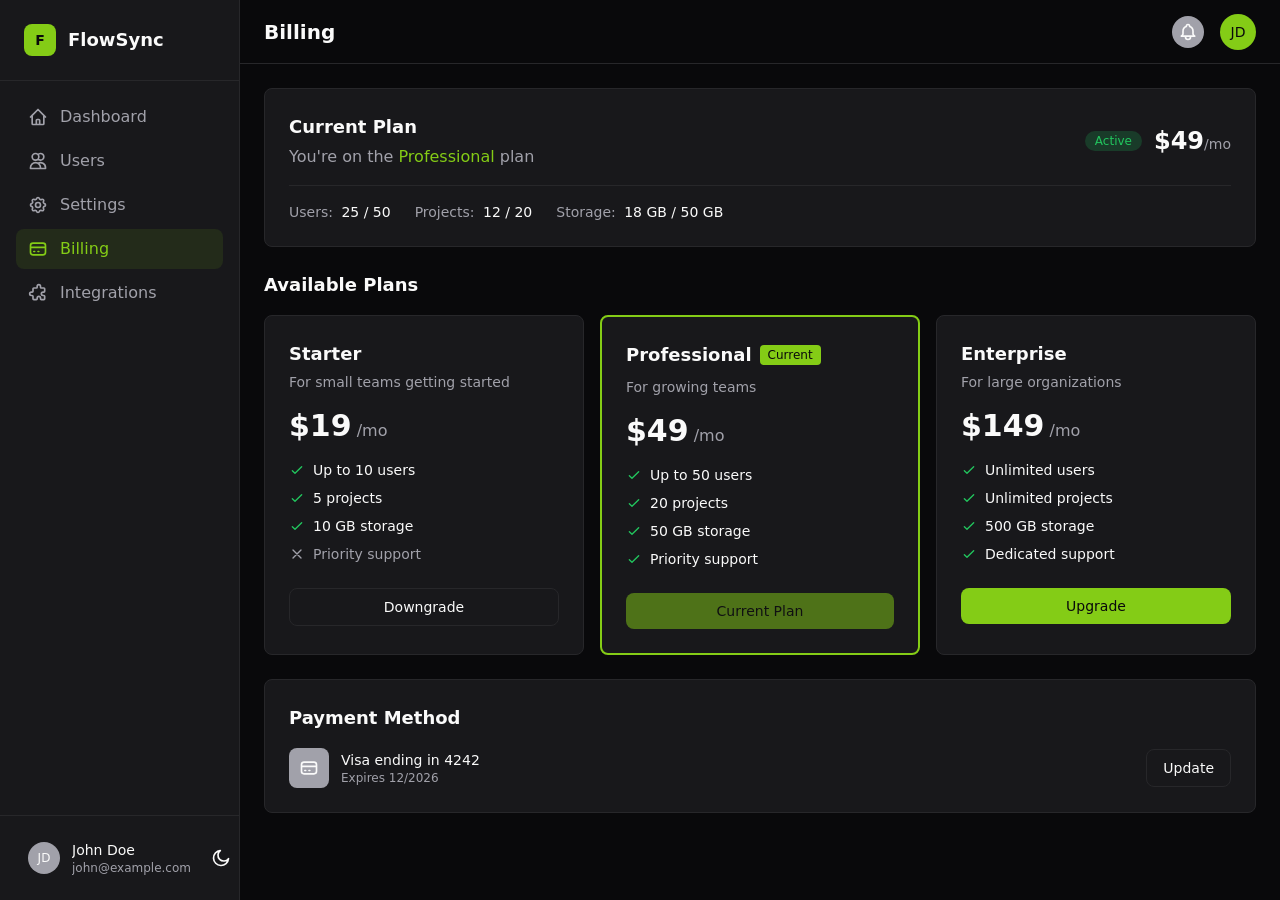
==== commit b3b2fbe0: "feat: switch accent to lime, default to dark mode, fix white-on-lime contrast" ====
--- a/billing.html
+++ b/billing.html
@@ -6,12 +6,12 @@
   <meta name="description" content="FlowSync Billing — Manage subscriptions, pricing plans, and payment methods. View invoices and upgrade or downgrade your plan." />
   <meta property="og:title" content="FlowSync — Billing" />
   <meta property="og:description" content="Manage subscriptions and billing information." />
-  <meta name="theme-color" content="#10b981" />
+  <meta name="theme-color" content="#09090b" />
   <title>FlowSync — Billing</title>
   <link rel="stylesheet" href="output.css" />
   <script>
     (function () {
-      var theme = localStorage.getItem('flowsync-theme') || 'light';
+      var theme = localStorage.getItem('flowsync-theme') || 'dark';
       if (theme === 'dark') {
         document.documentElement.classList.add('dark');
       }
@@ -26,7 +26,7 @@
       <div class="p-6 border-b border-border flex items-center justify-between">
         <a class='flex items-center gap-3' href='index.html'>
           <div class="w-8 h-8 bg-primary rounded-lg flex items-center justify-center">
-            <span class="text-white font-bold text-sm">F</span>
+            <span class="text-on-primary font-bold text-sm">F</span>
           </div>
           <span class="text-lg font-semibold text-foreground">FlowSync</span>
         </a>
@@ -140,7 +140,7 @@
               </svg>
             </button>
             <button class="w-9 h-9 rounded-full bg-primary flex items-center justify-center" aria-label="Profile menu" id="profile-btn">
-              <span class="text-sm font-medium text-white">JD</span>
+              <span class="text-sm font-medium text-on-primary">JD</span>
             </button>
           </div>
           <!-- Notification dropdown -->
@@ -171,7 +171,7 @@
             </div>
             <div class="p-2">
               <a class='block px-3 py-2 text-sm text-muted hover:text-foreground hover:bg-muted/50 rounded' href='settings.html'>Settings</a>
-              <a href="billing.html#" class="block px-3 py-2 text-sm text-muted hover:text-foreground hover:bg-muted/50 rounded">Sign out</a>
+              <a href="billing.html#" data-action="sign-out" class="block px-3 py-2 text-sm text-muted hover:text-foreground hover:bg-muted/50 rounded">Sign out</a>
             </div>
           </div>
         </div>
@@ -253,7 +253,7 @@
             <div class="card border-2 border-primary">
               <div class="flex flex-wrap items-center gap-2 mb-2">
                 <h3 class="text-lg font-semibold text-foreground">Professional</h3>
-                <span class="px-2 py-0.5 bg-primary text-white text-xs font-medium rounded">Current</span>
+                <span class="px-2 py-0.5 bg-primary text-on-primary text-xs font-medium rounded">Current</span>
               </div>
               <p class="text-muted text-sm mt-1">For growing teams</p>
               <div class="mt-4">
@@ -350,6 +350,9 @@
     </div>
 
   </div>
+
+  <div data-component="toast"></div>
+
   <script src="main.js" defer></script>
   <script src="dark-mode.js" defer></script>
 </body>
--- a/output.css
+++ b/output.css
@@ -1,2 +1,2 @@
 /*! tailwindcss v4.2.2 | MIT License | https://tailwindcss.com */
-@layer properties{@supports (((-webkit-hyphens:none)) and (not (margin-trim:inline))) or ((-moz-orient:inline) and (not (color:rgb(from red r g b)))){*,:before,:after,::backdrop{--tw-translate-x:0;--tw-translate-y:0;--tw-translate-z:0;--tw-space-y-reverse:0;--tw-border-style:solid;--tw-font-weight:initial;--tw-shadow:0 0 #0000;--tw-shadow-color:initial;--tw-shadow-alpha:100%;--tw-inset-shadow:0 0 #0000;--tw-inset-shadow-color:initial;--tw-inset-shadow-alpha:100%;--tw-ring-color:initial;--tw-ring-shadow:0 0 #0000;--tw-inset-ring-color:initial;--tw-inset-ring-shadow:0 0 #0000;--tw-ring-inset:initial;--tw-ring-offset-width:0px;--tw-ring-offset-color:#fff;--tw-ring-offset-shadow:0 0 #0000;--tw-outline-style:solid;--tw-blur:initial;--tw-brightness:initial;--tw-contrast:initial;--tw-grayscale:initial;--tw-hue-rotate:initial;--tw-invert:initial;--tw-opacity:initial;--tw-saturate:initial;--tw-sepia:initial;--tw-drop-shadow:initial;--tw-drop-shadow-color:initial;--tw-drop-shadow-alpha:100%;--tw-drop-shadow-size:initial;--tw-duration:initial;--tw-content:"";--tw-tracking:initial;--tw-divide-y-reverse:0;--tw-ease:initial}}}@layer theme{:root,:host{--font-sans:ui-sans-serif, system-ui, sans-serif, "Apple Color Emoji", "Segoe UI Emoji", "Segoe UI Symbol", "Noto Color Emoji";--font-mono:ui-monospace, SFMono-Regular, Menlo, Monaco, Consolas, "Liberation Mono", "Courier New", monospace;--color-black:#000;--color-white:#fff;--spacing:.25rem;--container-md:28rem;--container-2xl:42rem;--text-xs:.75rem;--text-xs--line-height:calc(1 / .75);--text-sm:.875rem;--text-sm--line-height:calc(1.25 / .875);--text-lg:1.125rem;--text-lg--line-height:calc(1.75 / 1.125);--text-xl:1.25rem;--text-xl--line-height:calc(1.75 / 1.25);--text-2xl:1.5rem;--text-2xl--line-height:calc(2 / 1.5);--text-3xl:1.875rem;--text-3xl--line-height:calc(2.25 / 1.875);--font-weight-normal:400;--font-weight-medium:500;--font-weight-semibold:600;--font-weight-bold:700;--tracking-wider:.05em;--radius-lg:.5rem;--ease-in-out:cubic-bezier(.4, 0, .2, 1);--default-transition-duration:.15s;--default-transition-timing-function:cubic-bezier(.4, 0, .2, 1);--default-font-family:var(--font-sans);--default-mono-font-family:var(--font-mono);--color-primary:#10b981;--color-primary-dark:#059669;--color-secondary:#8b5cf6;--color-slack:#4a154b;--color-github:#24292e;--color-notion:#000;--color-linear:#5e6ad2;--color-figma:#f24e1e;--color-discord:#5865f2;--color-background:#fff;--color-surface:#f4f4f5;--color-foreground:#18181b;--color-muted:#71717a;--color-border:#e4e4e7;--color-danger:#ef4444;--color-danger-dark:#dc2626;--color-success:#22c55e}}@layer base{*,:after,:before,::backdrop{box-sizing:border-box;border:0 solid;margin:0;padding:0}::file-selector-button{box-sizing:border-box;border:0 solid;margin:0;padding:0}html,:host{-webkit-text-size-adjust:100%;tab-size:4;line-height:1.5;font-family:var(--default-font-family,ui-sans-serif, system-ui, sans-serif, "Apple Color Emoji", "Segoe UI Emoji", "Segoe UI Symbol", "Noto Color Emoji");font-feature-settings:var(--default-font-feature-settings,normal);font-variation-settings:var(--default-font-variation-settings,normal);-webkit-tap-highlight-color:transparent}hr{height:0;color:inherit;border-top-width:1px}abbr:where([title]){-webkit-text-decoration:underline dotted;text-decoration:underline dotted}h1,h2,h3,h4,h5,h6{font-size:inherit;font-weight:inherit}a{color:inherit;-webkit-text-decoration:inherit;-webkit-text-decoration:inherit;-webkit-text-decoration:inherit;text-decoration:inherit}b,strong{font-weight:bolder}code,kbd,samp,pre{font-family:var(--default-mono-font-family,ui-monospace, SFMono-Regular, Menlo, Monaco, Consolas, "Liberation Mono", "Courier New", monospace);font-feature-settings:var(--default-mono-font-feature-settings,normal);font-variation-settings:var(--default-mono-font-variation-settings,normal);font-size:1em}small{font-size:80%}sub,sup{vertical-align:baseline;font-size:75%;line-height:0;position:relative}sub{bottom:-.25em}sup{top:-.5em}table{text-indent:0;border-color:inherit;border-collapse:collapse}:-moz-focusring{outline:auto}progress{vertical-align:baseline}summary{display:list-item}ol,ul,menu{list-style:none}img,svg,video,canvas,audio,iframe,embed,object{vertical-align:middle;display:block}img,video{max-width:100%;height:auto}button,input,select,optgroup,textarea{font:inherit;font-feature-settings:inherit;font-variation-settings:inherit;letter-spacing:inherit;color:inherit;opacity:1;background-color:#0000;border-radius:0}::file-selector-button{font:inherit;font-feature-settings:inherit;font-variation-settings:inherit;letter-spacing:inherit;color:inherit;opacity:1;background-color:#0000;border-radius:0}:where(select:is([multiple],[size])) optgroup{font-weight:bolder}:where(select:is([multiple],[size])) optgroup option{padding-inline-start:20px}::file-selector-button{margin-inline-end:4px}::placeholder{opacity:1}@supports (not ((-webkit-appearance:-apple-pay-button))) or (contain-intrinsic-size:1px){::placeholder{color:currentColor}@supports (color:color-mix(in lab, red, red)){::placeholder{color:color-mix(in oklab, currentcolor 50%, transparent)}}}textarea{resize:vertical}::-webkit-search-decoration{-webkit-appearance:none}::-webkit-date-and-time-value{min-height:1lh;text-align:inherit}::-webkit-datetime-edit{display:inline-flex}::-webkit-datetime-edit-fields-wrapper{padding:0}::-webkit-datetime-edit{padding-block:0}::-webkit-datetime-edit-year-field{padding-block:0}::-webkit-datetime-edit-month-field{padding-block:0}::-webkit-datetime-edit-day-field{padding-block:0}::-webkit-datetime-edit-hour-field{padding-block:0}::-webkit-datetime-edit-minute-field{padding-block:0}::-webkit-datetime-edit-second-field{padding-block:0}::-webkit-datetime-edit-millisecond-field{padding-block:0}::-webkit-datetime-edit-meridiem-field{padding-block:0}::-webkit-calendar-picker-indicator{line-height:1}:-moz-ui-invalid{box-shadow:none}button,input:where([type=button],[type=reset],[type=submit]){appearance:button}::file-selector-button{appearance:button}::-webkit-inner-spin-button{height:auto}::-webkit-outer-spin-button{height:auto}[hidden]:where(:not([hidden=until-found])){display:none!important}:root{--color-background:#fff;--color-surface:#f4f4f5;--color-foreground:#18181b;--color-muted:#71717a;--color-border:#e4e4e7}.dark{--color-background:#09090b;--color-surface:#18181b;--color-foreground:#fafafa;--color-muted:#a1a1aa;--color-border:#27272a}}@layer components{.btn-primary{justify-content:center;align-items:center;gap:calc(var(--spacing) * 2);border-radius:var(--radius-lg);background-color:var(--color-primary);padding-inline:calc(var(--spacing) * 4);padding-block:calc(var(--spacing) * 2);font-size:var(--text-sm);line-height:var(--tw-leading,var(--text-sm--line-height));--tw-font-weight:var(--font-weight-medium);font-weight:var(--font-weight-medium);color:var(--color-white);transition-property:color,background-color,border-color,outline-color,text-decoration-color,fill,stroke,--tw-gradient-from,--tw-gradient-via,--tw-gradient-to;transition-timing-function:var(--tw-ease,var(--default-transition-timing-function));transition-duration:var(--tw-duration,var(--default-transition-duration));display:inline-flex}@media (hover:hover){.btn-primary:hover{background-color:var(--color-primary-dark)}}.btn-primary:focus{--tw-ring-shadow:var(--tw-ring-inset,) 0 0 0 calc(2px + var(--tw-ring-offset-width)) var(--tw-ring-color,currentcolor);box-shadow:var(--tw-inset-shadow), var(--tw-inset-ring-shadow), var(--tw-ring-offset-shadow), var(--tw-ring-shadow), var(--tw-shadow);--tw-ring-color:var(--color-primary);--tw-ring-offset-width:2px;--tw-ring-offset-shadow:var(--tw-ring-inset,) 0 0 0 var(--tw-ring-offset-width) var(--tw-ring-offset-color);--tw-ring-offset-color:var(--color-background);--tw-outline-style:none;outline-style:none}.btn-primary:disabled{cursor:not-allowed;opacity:.5}.btn-secondary{justify-content:center;align-items:center;gap:calc(var(--spacing) * 2);border-radius:var(--radius-lg);border-style:var(--tw-border-style);border-width:1px;border-color:var(--color-border);background-color:var(--color-surface);padding-inline:calc(var(--spacing) * 4);padding-block:calc(var(--spacing) * 2);font-size:var(--text-sm);line-height:var(--tw-leading,var(--text-sm--line-height));--tw-font-weight:var(--font-weight-medium);font-weight:var(--font-weight-medium);color:var(--color-foreground);transition-property:color,background-color,border-color,outline-color,text-decoration-color,fill,stroke,--tw-gradient-from,--tw-gradient-via,--tw-gradient-to;transition-timing-function:var(--tw-ease,var(--default-transition-timing-function));transition-duration:var(--tw-duration,var(--default-transition-duration));display:inline-flex}@media (hover:hover){.btn-secondary:hover{background-color:#71717a33}@supports (color:color-mix(in lab, red, red)){.btn-secondary:hover{background-color:color-mix(in oklab, var(--color-muted) 20%, transparent)}}}.btn-secondary:focus{--tw-ring-shadow:var(--tw-ring-inset,) 0 0 0 calc(2px + var(--tw-ring-offset-width)) var(--tw-ring-color,currentcolor);box-shadow:var(--tw-inset-shadow), var(--tw-inset-ring-shadow), var(--tw-ring-offset-shadow), var(--tw-ring-shadow), var(--tw-shadow);--tw-ring-color:var(--color-muted);--tw-ring-offset-width:2px;--tw-ring-offset-shadow:var(--tw-ring-inset,) 0 0 0 var(--tw-ring-offset-width) var(--tw-ring-offset-color);--tw-ring-offset-color:var(--color-background);--tw-outline-style:none;outline-style:none}.btn-secondary:disabled{cursor:not-allowed;opacity:.5}.btn-danger{justify-content:center;align-items:center;gap:calc(var(--spacing) * 2);border-radius:var(--radius-lg);background-color:var(--color-danger);padding-inline:calc(var(--spacing) * 4);padding-block:calc(var(--spacing) * 2);font-size:var(--text-sm);line-height:var(--tw-leading,var(--text-sm--line-height));--tw-font-weight:var(--font-weight-medium);font-weight:var(--font-weight-medium);color:var(--color-white);transition-property:color,background-color,border-color,outline-color,text-decoration-color,fill,stroke,--tw-gradient-from,--tw-gradient-via,--tw-gradient-to;transition-timing-function:var(--tw-ease,var(--default-transition-timing-function));transition-duration:var(--tw-duration,var(--default-transition-duration));display:inline-flex}@media (hover:hover){.btn-danger:hover{background-color:var(--color-danger-dark)}}.btn-danger:focus{--tw-ring-shadow:var(--tw-ring-inset,) 0 0 0 calc(2px + var(--tw-ring-offset-width)) var(--tw-ring-color,currentcolor);box-shadow:var(--tw-inset-shadow), var(--tw-inset-ring-shadow), var(--tw-ring-offset-shadow), var(--tw-ring-shadow), var(--tw-shadow);--tw-ring-color:var(--color-danger);--tw-ring-offset-width:2px;--tw-ring-offset-shadow:var(--tw-ring-inset,) 0 0 0 var(--tw-ring-offset-width) var(--tw-ring-offset-color);--tw-ring-offset-color:var(--color-background);--tw-outline-style:none;outline-style:none}.btn-danger:disabled{cursor:not-allowed;opacity:.5}.card-selected{border-color:var(--color-primary);background-color:#10b9810d}@supports (color:color-mix(in lab, red, red)){.card-selected{background-color:color-mix(in oklab, var(--color-primary) 5%, transparent)}}.card{border-radius:var(--radius-lg);border-style:var(--tw-border-style);border-width:1px;border-color:var(--color-border);background-color:var(--color-surface);padding:calc(var(--spacing) * 6)}.card-header{margin-inline:calc(var(--spacing) * -6);margin-top:calc(var(--spacing) * -6);margin-bottom:calc(var(--spacing) * 6);border-bottom-style:var(--tw-border-style);border-bottom-width:1px;border-color:var(--color-border);padding-inline:calc(var(--spacing) * 6);padding-block:calc(var(--spacing) * 4)}.input{border-radius:var(--radius-lg);border-style:var(--tw-border-style);border-width:1px;border-color:var(--color-border);background-color:var(--color-background);width:100%;padding-inline:calc(var(--spacing) * 3);padding-block:calc(var(--spacing) * 2);color:var(--color-foreground);transition-property:color,background-color,border-color,outline-color,text-decoration-color,fill,stroke,--tw-gradient-from,--tw-gradient-via,--tw-gradient-to;transition-timing-function:var(--tw-ease,var(--default-transition-timing-function));transition-duration:var(--tw-duration,var(--default-transition-duration))}.input::placeholder{color:var(--color-muted)}.input:focus{--tw-ring-shadow:var(--tw-ring-inset,) 0 0 0 calc(2px + var(--tw-ring-offset-width)) var(--tw-ring-color,currentcolor);box-shadow:var(--tw-inset-shadow), var(--tw-inset-ring-shadow), var(--tw-ring-offset-shadow), var(--tw-ring-shadow), var(--tw-shadow);--tw-ring-color:var(--color-primary);--tw-outline-style:none;border-color:#0000;outline-style:none}input[type=search][placeholder="Search users..."]::-webkit-search-cancel-button{appearance:none;cursor:pointer;background:url("data:image/svg+xml,%3Csvg xmlns='http://www.w3.org/2000/svg' viewBox='0 0 16 16' fill='none'%3E%3Ccircle cx='8' cy='8' r='7' fill='%2310b981'/%3E%3Cpath stroke='%23ffffff' stroke-width='1.5' stroke-linecap='round' d='M5.5 5.5l5 5M10.5 5.5l-5 5'/%3E%3C/svg%3E") 50%/contain no-repeat;width:1rem;height:1rem}input[type=search][placeholder="Search users..."]::-ms-clear{cursor:pointer;color:#0000;background:url("data:image/svg+xml,%3Csvg xmlns='http://www.w3.org/2000/svg' viewBox='0 0 16 16' fill='none'%3E%3Ccircle cx='8' cy='8' r='7' fill='%2310b981'/%3E%3Cpath stroke='%23ffffff' stroke-width='1.5' stroke-linecap='round' d='M5.5 5.5l5 5M10.5 5.5l-5 5'/%3E%3C/svg%3E") 50%/contain no-repeat;width:1rem;height:1rem}.input-label{margin-bottom:calc(var(--spacing) * 1.5);font-size:var(--text-sm);line-height:var(--tw-leading,var(--text-sm--line-height));--tw-font-weight:var(--font-weight-medium);font-weight:var(--font-weight-medium);color:var(--color-foreground);display:block}.input-error{border-color:var(--color-danger)}.input-error:focus{--tw-ring-color:var(--color-danger)}.input-error-message{margin-top:calc(var(--spacing) * 1.5);font-size:var(--text-sm);line-height:var(--tw-leading,var(--text-sm--line-height));color:var(--color-danger)}.badge-active{background-color:#22c55e33;border-radius:3.40282e38px;align-items:center;display:inline-flex}@supports (color:color-mix(in lab, red, red)){.badge-active{background-color:color-mix(in oklab, var(--color-success) 20%, transparent)}}.badge-active{padding-inline:calc(var(--spacing) * 2.5);padding-block:calc(var(--spacing) * .5);font-size:var(--text-xs);line-height:var(--tw-leading,var(--text-xs--line-height));--tw-font-weight:var(--font-weight-medium);font-weight:var(--font-weight-medium);color:var(--color-success)}.badge-inactive{background-color:#71717a33;border-radius:3.40282e38px;align-items:center;display:inline-flex}@supports (color:color-mix(in lab, red, red)){.badge-inactive{background-color:color-mix(in oklab, var(--color-muted) 20%, transparent)}}.badge-inactive{padding-inline:calc(var(--spacing) * 2.5);padding-block:calc(var(--spacing) * .5);font-size:var(--text-xs);line-height:var(--tw-leading,var(--text-xs--line-height));--tw-font-weight:var(--font-weight-medium);font-weight:var(--font-weight-medium);color:var(--color-muted)}.badge-danger{background-color:#ef444433;border-radius:3.40282e38px;align-items:center;display:inline-flex}@supports (color:color-mix(in lab, red, red)){.badge-danger{background-color:color-mix(in oklab, var(--color-danger) 20%, transparent)}}.badge-danger{padding-inline:calc(var(--spacing) * 2.5);padding-block:calc(var(--spacing) * .5);font-size:var(--text-xs);line-height:var(--tw-leading,var(--text-xs--line-height));--tw-font-weight:var(--font-weight-medium);font-weight:var(--font-weight-medium);color:var(--color-danger)}.table-container{border-radius:var(--radius-lg);width:100%;overflow-x:auto}.table{text-align:left;width:100%;font-size:var(--text-sm);line-height:var(--tw-leading,var(--text-sm--line-height))}.table-header{background-color:var(--color-surface);font-size:var(--text-xs);line-height:var(--tw-leading,var(--text-xs--line-height));--tw-tracking:var(--tracking-wider);letter-spacing:var(--tracking-wider);color:var(--color-muted);text-transform:uppercase}.table-header th{padding-inline:calc(var(--spacing) * 4);padding-block:calc(var(--spacing) * 3);--tw-font-weight:var(--font-weight-medium);font-weight:var(--font-weight-medium)}:where(.table-body>:not(:last-child)){--tw-divide-y-reverse:0;border-bottom-style:var(--tw-border-style);border-top-style:var(--tw-border-style);border-top-width:calc(1px * var(--tw-divide-y-reverse));border-bottom-width:calc(1px * calc(1 - var(--tw-divide-y-reverse)));border-color:var(--color-border)}.table-body{background-color:var(--color-surface)}.table-body tr{transition-property:color,background-color,border-color,outline-color,text-decoration-color,fill,stroke,--tw-gradient-from,--tw-gradient-via,--tw-gradient-to;transition-timing-function:var(--tw-ease,var(--default-transition-timing-function));transition-duration:var(--tw-duration,var(--default-transition-duration))}@media (hover:hover){.table-body tr:hover{background-color:#71717a1a}@supports (color:color-mix(in lab, red, red)){.table-body tr:hover{background-color:color-mix(in oklab, var(--color-muted) 10%, transparent)}}}.table-body td{padding-inline:calc(var(--spacing) * 4);padding-block:calc(var(--spacing) * 3);color:var(--color-foreground)}.form-error{margin-top:calc(var(--spacing) * 1.5);font-size:var(--text-xs);line-height:var(--tw-leading,var(--text-xs--line-height));color:var(--color-danger);display:block}.toast{--tw-translate-x:100%;translate:var(--tw-translate-x) var(--tw-translate-y);opacity:0;transition-property:all;transition-timing-function:var(--tw-ease,var(--default-transition-timing-function));transition-duration:var(--tw-duration,var(--default-transition-duration));--tw-duration:.3s;--tw-ease:var(--ease-in-out);transition-duration:.3s;transition-timing-function:var(--ease-in-out)}.toast-visible{--tw-translate-x:calc(var(--spacing) * 0);translate:var(--tw-translate-x) var(--tw-translate-y);opacity:1}@media (min-width:681px){.toast{width:20rem;right:16px}}@media (max-width:680px){.toast{width:auto;max-width:calc(100vw - 32px);left:16px;right:16px}}.toast-content{align-items:center;gap:calc(var(--spacing) * 3);border-radius:var(--radius-lg);border-style:var(--tw-border-style);border-width:1px;border-color:var(--color-border);background-color:var(--color-surface);padding-inline:calc(var(--spacing) * 4);padding-block:calc(var(--spacing) * 3);--tw-shadow:0 10px 15px -3px var(--tw-shadow-color,#0000001a), 0 4px 6px -4px var(--tw-shadow-color,#0000001a);box-shadow:var(--tw-inset-shadow), var(--tw-inset-ring-shadow), var(--tw-ring-offset-shadow), var(--tw-ring-shadow), var(--tw-shadow);display:flex}.toast--success .toast-content{border-color:var(--color-success);background-color:#22c55e33}@supports (color:color-mix(in lab, red, red)){.toast--success .toast-content{background-color:color-mix(in oklab, var(--color-success) 20%, transparent)}}.toast--success .toast-content{color:var(--color-success)}.toast--error .toast-content{border-color:var(--color-danger);background-color:#ef444433}@supports (color:color-mix(in lab, red, red)){.toast--error .toast-content{background-color:color-mix(in oklab, var(--color-danger) 20%, transparent)}}.toast--error .toast-content{color:var(--color-danger)}.modal-hidden{display:none}.modal{inset:calc(var(--spacing) * 0);z-index:50;transition-property:all;transition-timing-function:var(--tw-ease,var(--default-transition-timing-function));transition-duration:var(--tw-duration,var(--default-transition-duration));--tw-duration:.3s;--tw-ease:var(--ease-in-out);transition-duration:.3s;transition-timing-function:var(--ease-in-out);position:fixed;overflow:hidden}.modal-backdrop{inset:calc(var(--spacing) * 0);background-color:#00000080;position:absolute}@supports (color:color-mix(in lab, red, red)){.modal-backdrop{background-color:color-mix(in oklab, var(--color-black) 50%, transparent)}}.modal-backdrop{opacity:0;transition-property:opacity;transition-timing-function:var(--tw-ease,var(--default-transition-timing-function));transition-duration:var(--tw-duration,var(--default-transition-duration));--tw-duration:.3s;--tw-ease:var(--ease-in-out);transition-duration:.3s;transition-timing-function:var(--ease-in-out)}.modal.modal-open .modal-backdrop{opacity:1}.modal-panel-container{inset:calc(var(--spacing) * 0);padding:calc(var(--spacing) * 4);justify-content:center;align-items:center;display:flex;position:absolute;overflow:hidden}.modal-panel{width:100%;max-width:var(--container-md);--tw-translate-y:calc(var(--spacing) * 4);translate:var(--tw-translate-x) var(--tw-translate-y);border-radius:var(--radius-lg);border-style:var(--tw-border-style);border-width:1px;border-color:var(--color-border);background-color:var(--color-surface);padding:calc(var(--spacing) * 6);opacity:0;transition-property:all;transition-timing-function:var(--tw-ease,var(--default-transition-timing-function));transition-duration:var(--tw-duration,var(--default-transition-duration));--tw-duration:.3s;--tw-ease:var(--ease-in-out);transition-duration:.3s;transition-timing-function:var(--ease-in-out);position:relative}.modal.modal-open .modal-panel{--tw-translate-x:calc(var(--spacing) * 0);translate:var(--tw-translate-x) var(--tw-translate-y);opacity:1}}@layer utilities{.visible{visibility:visible}.sr-only{clip-path:inset(50%);white-space:nowrap;border-width:0;width:1px;height:1px;margin:-1px;padding:0;position:absolute;overflow:hidden}.absolute{position:absolute}.fixed{position:fixed}.relative{position:relative}.sticky{position:sticky}.inset-0{inset:calc(var(--spacing) * 0)}.inset-y-0{inset-block:calc(var(--spacing) * 0)}.top-0{top:calc(var(--spacing) * 0)}.top-1\/2{top:50%}.right-0{right:calc(var(--spacing) * 0)}.bottom-4{bottom:calc(var(--spacing) * 4)}.left-0{left:calc(var(--spacing) * 0)}.left-3{left:calc(var(--spacing) * 3)}.z-10{z-index:10}.z-20{z-index:20}.z-50{z-index:50}.mt-0\.5{margin-top:calc(var(--spacing) * .5)}.mt-1{margin-top:calc(var(--spacing) * 1)}.mt-2{margin-top:calc(var(--spacing) * 2)}.mt-3{margin-top:calc(var(--spacing) * 3)}.mt-4{margin-top:calc(var(--spacing) * 4)}.mt-6{margin-top:calc(var(--spacing) * 6)}.-mb-px{margin-bottom:-1px}.mb-2{margin-bottom:calc(var(--spacing) * 2)}.mb-4{margin-bottom:calc(var(--spacing) * 4)}.mb-6{margin-bottom:calc(var(--spacing) * 6)}.-ml-2{margin-left:calc(var(--spacing) * -2)}.ml-1{margin-left:calc(var(--spacing) * 1)}.block{display:block}.flex{display:flex}.grid{display:grid}.hidden{display:none}.inline{display:inline}.inline-flex{display:inline-flex}.table{display:table}.h-4{height:calc(var(--spacing) * 4)}.h-5{height:calc(var(--spacing) * 5)}.h-6{height:calc(var(--spacing) * 6)}.h-8{height:calc(var(--spacing) * 8)}.h-9{height:calc(var(--spacing) * 9)}.h-10{height:calc(var(--spacing) * 10)}.h-16{height:calc(var(--spacing) * 16)}.h-52{height:calc(var(--spacing) * 52)}.max-h-64{max-height:calc(var(--spacing) * 64)}.min-h-screen{min-height:100vh}.w-4{width:calc(var(--spacing) * 4)}.w-5{width:calc(var(--spacing) * 5)}.w-6{width:calc(var(--spacing) * 6)}.w-8{width:calc(var(--spacing) * 8)}.w-9{width:calc(var(--spacing) * 9)}.w-10{width:calc(var(--spacing) * 10)}.w-11{width:calc(var(--spacing) * 11)}.w-16{width:calc(var(--spacing) * 16)}.w-48{width:calc(var(--spacing) * 48)}.w-60{width:calc(var(--spacing) * 60)}.w-72{width:calc(var(--spacing) * 72)}.w-80{width:calc(var(--spacing) * 80)}.w-\[5\%\]{width:5%}.w-\[15\%\]{width:15%}.w-\[25\%\]{width:25%}.w-full{width:100%}.max-w-2xl{max-width:var(--container-2xl)}.max-w-md{max-width:var(--container-md)}.min-w-0{min-width:calc(var(--spacing) * 0)}.min-w-\[640px\]{min-width:640px}.flex-1{flex:1}.flex-shrink-0,.shrink-0{flex-shrink:0}.-translate-x-full{--tw-translate-x:-100%;translate:var(--tw-translate-x) var(--tw-translate-y)}.-translate-y-1\/2{--tw-translate-y:calc(calc(1 / 2 * 100%) * -1);translate:var(--tw-translate-x) var(--tw-translate-y)}.cursor-pointer{cursor:pointer}.resize{resize:both}.grid-cols-1{grid-template-columns:repeat(1,minmax(0,1fr))}.grid-cols-\[240px_1fr\]{grid-template-columns:240px 1fr}.flex-col{flex-direction:column}.flex-wrap{flex-wrap:wrap}.items-center{align-items:center}.items-start{align-items:flex-start}.justify-between{justify-content:space-between}.justify-center{justify-content:center}.gap-2{gap:calc(var(--spacing) * 2)}.gap-3{gap:calc(var(--spacing) * 3)}.gap-4{gap:calc(var(--spacing) * 4)}.gap-6{gap:calc(var(--spacing) * 6)}:where(.space-y-1>:not(:last-child)){--tw-space-y-reverse:0;margin-block-start:calc(calc(var(--spacing) * 1) * var(--tw-space-y-reverse));margin-block-end:calc(calc(var(--spacing) * 1) * calc(1 - var(--tw-space-y-reverse)))}:where(.space-y-2>:not(:last-child)){--tw-space-y-reverse:0;margin-block-start:calc(calc(var(--spacing) * 2) * var(--tw-space-y-reverse));margin-block-end:calc(calc(var(--spacing) * 2) * calc(1 - var(--tw-space-y-reverse)))}:where(.space-y-3>:not(:last-child)){--tw-space-y-reverse:0;margin-block-start:calc(calc(var(--spacing) * 3) * var(--tw-space-y-reverse));margin-block-end:calc(calc(var(--spacing) * 3) * calc(1 - var(--tw-space-y-reverse)))}:where(.space-y-4>:not(:last-child)){--tw-space-y-reverse:0;margin-block-start:calc(calc(var(--spacing) * 4) * var(--tw-space-y-reverse));margin-block-end:calc(calc(var(--spacing) * 4) * calc(1 - var(--tw-space-y-reverse)))}:where(.space-y-6>:not(:last-child)){--tw-space-y-reverse:0;margin-block-start:calc(calc(var(--spacing) * 6) * var(--tw-space-y-reverse));margin-block-end:calc(calc(var(--spacing) * 6) * calc(1 - var(--tw-space-y-reverse)))}.self-start{align-self:flex-start}.truncate{text-overflow:ellipsis;white-space:nowrap;overflow:hidden}.overflow-hidden{overflow:hidden}.overflow-x-hidden{overflow-x:hidden}.overflow-y-auto{overflow-y:auto}.rounded{border-radius:.25rem}.rounded-full{border-radius:3.40282e38px}.rounded-lg{border-radius:var(--radius-lg)}.border{border-style:var(--tw-border-style);border-width:1px}.border-2{border-style:var(--tw-border-style);border-width:2px}.border-t{border-top-style:var(--tw-border-style);border-top-width:1px}.border-r{border-right-style:var(--tw-border-style);border-right-width:1px}.border-b{border-bottom-style:var(--tw-border-style);border-bottom-width:1px}.border-b-2{border-bottom-style:var(--tw-border-style);border-bottom-width:2px}.border-\[--color-border\]{border-color:--color-border}.border-border{border-color:var(--color-border)}.border-primary{border-color:var(--color-primary)}.border-transparent{border-color:#0000}.bg-\[--color-surface\]{background-color:--color-surface}.bg-\[var\(--color-discord\)\]{background-color:var(--color-discord)}.bg-\[var\(--color-figma\)\]{background-color:var(--color-figma)}.bg-\[var\(--color-github\)\]{background-color:var(--color-github)}.bg-\[var\(--color-linear\)\]{background-color:var(--color-linear)}.bg-\[var\(--color-notion\)\]{background-color:var(--color-notion)}.bg-\[var\(--color-slack\)\]{background-color:var(--color-slack)}.bg-background{background-color:var(--color-background)}.bg-black\/50{background-color:#00000080}@supports (color:color-mix(in lab, red, red)){.bg-black\/50{background-color:color-mix(in oklab, var(--color-black) 50%, transparent)}}.bg-danger\/10{background-color:#ef44441a}@supports (color:color-mix(in lab, red, red)){.bg-danger\/10{background-color:color-mix(in oklab, var(--color-danger) 10%, transparent)}}.bg-danger\/20{background-color:#ef444433}@supports (color:color-mix(in lab, red, red)){.bg-danger\/20{background-color:color-mix(in oklab, var(--color-danger) 20%, transparent)}}.bg-muted{background-color:var(--color-muted)}.bg-muted\/20{background-color:#71717a33}@supports (color:color-mix(in lab, red, red)){.bg-muted\/20{background-color:color-mix(in oklab, var(--color-muted) 20%, transparent)}}.bg-primary{background-color:var(--color-primary)}.bg-primary\/10{background-color:#10b9811a}@supports (color:color-mix(in lab, red, red)){.bg-primary\/10{background-color:color-mix(in oklab, var(--color-primary) 10%, transparent)}}.bg-primary\/20{background-color:#10b98133}@supports (color:color-mix(in lab, red, red)){.bg-primary\/20{background-color:color-mix(in oklab, var(--color-primary) 20%, transparent)}}.bg-secondary\/10{background-color:#8b5cf61a}@supports (color:color-mix(in lab, red, red)){.bg-secondary\/10{background-color:color-mix(in oklab, var(--color-secondary) 10%, transparent)}}.bg-secondary\/20{background-color:#8b5cf633}@supports (color:color-mix(in lab, red, red)){.bg-secondary\/20{background-color:color-mix(in oklab, var(--color-secondary) 20%, transparent)}}.bg-success\/10{background-color:#22c55e1a}@supports (color:color-mix(in lab, red, red)){.bg-success\/10{background-color:color-mix(in oklab, var(--color-success) 10%, transparent)}}.bg-surface{background-color:var(--color-surface)}.bg-white{background-color:var(--color-white)}.\!p-0{padding:calc(var(--spacing) * 0)!important}.\!p-4{padding:calc(var(--spacing) * 4)!important}.p-1{padding:calc(var(--spacing) * 1)}.p-2{padding:calc(var(--spacing) * 2)}.p-3{padding:calc(var(--spacing) * 3)}.p-4{padding:calc(var(--spacing) * 4)}.p-6{padding:calc(var(--spacing) * 6)}.px-1{padding-inline:calc(var(--spacing) * 1)}.px-2{padding-inline:calc(var(--spacing) * 2)}.px-3{padding-inline:calc(var(--spacing) * 3)}.px-4{padding-inline:calc(var(--spacing) * 4)}.py-0\.5{padding-block:calc(var(--spacing) * .5)}.py-1{padding-block:calc(var(--spacing) * 1)}.py-1\.5{padding-block:calc(var(--spacing) * 1.5)}.py-2{padding-block:calc(var(--spacing) * 2)}.py-3{padding-block:calc(var(--spacing) * 3)}.pt-4{padding-top:calc(var(--spacing) * 4)}.pl-10{padding-left:calc(var(--spacing) * 10)}.text-2xl{font-size:var(--text-2xl);line-height:var(--tw-leading,var(--text-2xl--line-height))}.text-3xl{font-size:var(--text-3xl);line-height:var(--tw-leading,var(--text-3xl--line-height))}.text-lg{font-size:var(--text-lg);line-height:var(--tw-leading,var(--text-lg--line-height))}.text-sm{font-size:var(--text-sm);line-height:var(--tw-leading,var(--text-sm--line-height))}.text-xl{font-size:var(--text-xl);line-height:var(--tw-leading,var(--text-xl--line-height))}.text-xs{font-size:var(--text-xs);line-height:var(--tw-leading,var(--text-xs--line-height))}.font-bold{--tw-font-weight:var(--font-weight-bold);font-weight:var(--font-weight-bold)}.font-medium{--tw-font-weight:var(--font-weight-medium);font-weight:var(--font-weight-medium)}.font-normal{--tw-font-weight:var(--font-weight-normal);font-weight:var(--font-weight-normal)}.font-semibold{--tw-font-weight:var(--font-weight-semibold);font-weight:var(--font-weight-semibold)}.whitespace-nowrap{white-space:nowrap}.text-\[--color-muted\]{color:--color-muted}.text-danger{color:var(--color-danger)}.text-foreground{color:var(--color-foreground)}.text-muted{color:var(--color-muted)}.text-primary{color:var(--color-primary)}.text-secondary{color:var(--color-secondary)}.text-success{color:var(--color-success)}.text-white{color:var(--color-white)}.shadow-lg{--tw-shadow:0 10px 15px -3px var(--tw-shadow-color,#0000001a), 0 4px 6px -4px var(--tw-shadow-color,#0000001a);box-shadow:var(--tw-inset-shadow), var(--tw-inset-ring-shadow), var(--tw-ring-offset-shadow), var(--tw-ring-shadow), var(--tw-shadow)}.ring{--tw-ring-shadow:var(--tw-ring-inset,) 0 0 0 calc(1px + var(--tw-ring-offset-width)) var(--tw-ring-color,currentcolor);box-shadow:var(--tw-inset-shadow), var(--tw-inset-ring-shadow), var(--tw-ring-offset-shadow), var(--tw-ring-shadow), var(--tw-shadow)}.outline{outline-style:var(--tw-outline-style);outline-width:1px}.invert{--tw-invert:invert(100%);filter:var(--tw-blur,) var(--tw-brightness,) var(--tw-contrast,) var(--tw-grayscale,) var(--tw-hue-rotate,) var(--tw-invert,) var(--tw-saturate,) var(--tw-sepia,) var(--tw-drop-shadow,)}.transition{transition-property:color,background-color,border-color,outline-color,text-decoration-color,fill,stroke,--tw-gradient-from,--tw-gradient-via,--tw-gradient-to,opacity,box-shadow,transform,translate,scale,rotate,filter,-webkit-backdrop-filter,backdrop-filter,display,content-visibility,overlay,pointer-events;transition-timing-function:var(--tw-ease,var(--default-transition-timing-function));transition-duration:var(--tw-duration,var(--default-transition-duration))}.transition-colors{transition-property:color,background-color,border-color,outline-color,text-decoration-color,fill,stroke,--tw-gradient-from,--tw-gradient-via,--tw-gradient-to;transition-timing-function:var(--tw-ease,var(--default-transition-timing-function));transition-duration:var(--tw-duration,var(--default-transition-duration))}.transition-transform{transition-property:transform,translate,scale,rotate;transition-timing-function:var(--tw-ease,var(--default-transition-timing-function));transition-duration:var(--tw-duration,var(--default-transition-duration))}.duration-200{--tw-duration:.2s;transition-duration:.2s}.peer-checked\:bg-primary:is(:where(.peer):checked~*){background-color:var(--color-primary)}.peer-focus\:ring-2:is(:where(.peer):focus~*){--tw-ring-shadow:var(--tw-ring-inset,) 0 0 0 calc(2px + var(--tw-ring-offset-width)) var(--tw-ring-color,currentcolor);box-shadow:var(--tw-inset-shadow), var(--tw-inset-ring-shadow), var(--tw-ring-offset-shadow), var(--tw-ring-shadow), var(--tw-shadow)}.peer-focus\:ring-primary\/50:is(:where(.peer):focus~*){--tw-ring-color:#10b98180}@supports (color:color-mix(in lab, red, red)){.peer-focus\:ring-primary\/50:is(:where(.peer):focus~*){--tw-ring-color:color-mix(in oklab, var(--color-primary) 50%, transparent)}}.after\:absolute:after{content:var(--tw-content);position:absolute}.after\:top-0\.5:after{content:var(--tw-content);top:calc(var(--spacing) * .5)}.after\:left-\[2px\]:after{content:var(--tw-content);left:2px}.after\:h-5:after{content:var(--tw-content);height:calc(var(--spacing) * 5)}.after\:w-5:after{content:var(--tw-content);width:calc(var(--spacing) * 5)}.after\:rounded-full:after{content:var(--tw-content);border-radius:3.40282e38px}.after\:bg-white:after{content:var(--tw-content);background-color:var(--color-white)}.after\:transition-all:after{content:var(--tw-content);transition-property:all;transition-timing-function:var(--tw-ease,var(--default-transition-timing-function));transition-duration:var(--tw-duration,var(--default-transition-duration))}.after\:content-\[\'\'\]:after{--tw-content:"";content:var(--tw-content)}.peer-checked\:after\:translate-x-full:is(:where(.peer):checked~*):after{content:var(--tw-content);--tw-translate-x:100%;translate:var(--tw-translate-x) var(--tw-translate-y)}@media (hover:hover){.hover\:border-border:hover{border-color:var(--color-border)}.hover\:bg-\[--color-surface\]:hover{background-color:--color-surface}.hover\:bg-muted\/10:hover{background-color:#71717a1a}@supports (color:color-mix(in lab, red, red)){.hover\:bg-muted\/10:hover{background-color:color-mix(in oklab, var(--color-muted) 10%, transparent)}}.hover\:bg-muted\/50:hover{background-color:#71717a80}@supports (color:color-mix(in lab, red, red)){.hover\:bg-muted\/50:hover{background-color:color-mix(in oklab, var(--color-muted) 50%, transparent)}}.hover\:bg-primary\/20:hover{background-color:#10b98133}@supports (color:color-mix(in lab, red, red)){.hover\:bg-primary\/20:hover{background-color:color-mix(in oklab, var(--color-primary) 20%, transparent)}}.hover\:text-\[--color-foreground\]:hover{color:--color-foreground}.hover\:text-foreground:hover{color:var(--color-foreground)}}.focus-visible\:ring-2:focus-visible{--tw-ring-shadow:var(--tw-ring-inset,) 0 0 0 calc(2px + var(--tw-ring-offset-width)) var(--tw-ring-color,currentcolor);box-shadow:var(--tw-inset-shadow), var(--tw-inset-ring-shadow), var(--tw-ring-offset-shadow), var(--tw-ring-shadow), var(--tw-shadow)}.focus-visible\:ring-\[--color-primary\]:focus-visible{--tw-ring-color:--color-primary}.focus-visible\:outline-none:focus-visible{--tw-outline-style:none;outline-style:none}@media (min-width:40rem){.sm\:w-80{width:calc(var(--spacing) * 80)}.sm\:grid-cols-2{grid-template-columns:repeat(2,minmax(0,1fr))}.sm\:flex-row{flex-direction:row}.sm\:items-center{align-items:center}.sm\:justify-between{justify-content:space-between}.sm\:self-auto{align-self:auto}}@media (min-width:48rem){.md\:sticky{position:sticky}.md\:top-0{top:calc(var(--spacing) * 0)}.md\:grid{display:grid}.md\:hidden{display:none}.md\:h-8{height:calc(var(--spacing) * 8)}.md\:h-80{height:calc(var(--spacing) * 80)}.md\:h-screen{height:100vh}.md\:w-8{width:calc(var(--spacing) * 8)}.md\:translate-x-0{--tw-translate-x:calc(var(--spacing) * 0);translate:var(--tw-translate-x) var(--tw-translate-y)}.md\:grid-cols-3{grid-template-columns:repeat(3,minmax(0,1fr))}.md\:grid-cols-\[240px_1fr\]{grid-template-columns:240px 1fr}.md\:gap-4{gap:calc(var(--spacing) * 4)}.md\:\!p-6{padding:calc(var(--spacing) * 6)!important}.md\:p-6{padding:calc(var(--spacing) * 6)}.md\:px-6{padding-inline:calc(var(--spacing) * 6)}}@media (min-width:64rem){.lg\:col-span-1{grid-column:span 1/span 1}.lg\:col-span-2{grid-column:span 2/span 2}.lg\:grid-cols-3{grid-template-columns:repeat(3,minmax(0,1fr))}.lg\:grid-cols-4{grid-template-columns:repeat(4,minmax(0,1fr))}}.dark\:border-\[--color-border\]:where(.dark,.dark *){border-color:--color-border}.dark\:bg-\[--color-background\]:where(.dark,.dark *){background-color:--color-background}.dark\:bg-\[--color-surface\]:where(.dark,.dark *){background-color:--color-surface}.dark\:text-\[--color-foreground\]:where(.dark,.dark *){color:--color-foreground}@media (hover:hover){.dark\:hover\:bg-white\/5:where(.dark,.dark *):hover{background-color:#ffffff0d}@supports (color:color-mix(in lab, red, red)){.dark\:hover\:bg-white\/5:where(.dark,.dark *):hover{background-color:color-mix(in oklab, var(--color-white) 5%, transparent)}}}}@property --tw-translate-x{syntax:"*";inherits:false;initial-value:0}@property --tw-translate-y{syntax:"*";inherits:false;initial-value:0}@property --tw-translate-z{syntax:"*";inherits:false;initial-value:0}@property --tw-space-y-reverse{syntax:"*";inherits:false;initial-value:0}@property --tw-border-style{syntax:"*";inherits:false;initial-value:solid}@property --tw-font-weight{syntax:"*";inherits:false}@property --tw-shadow{syntax:"*";inherits:false;initial-value:0 0 #0000}@property --tw-shadow-color{syntax:"*";inherits:false}@property --tw-shadow-alpha{syntax:"<percentage>";inherits:false;initial-value:100%}@property --tw-inset-shadow{syntax:"*";inherits:false;initial-value:0 0 #0000}@property --tw-inset-shadow-color{syntax:"*";inherits:false}@property --tw-inset-shadow-alpha{syntax:"<percentage>";inherits:false;initial-value:100%}@property --tw-ring-color{syntax:"*";inherits:false}@property --tw-ring-shadow{syntax:"*";inherits:false;initial-value:0 0 #0000}@property --tw-inset-ring-color{syntax:"*";inherits:false}@property --tw-inset-ring-shadow{syntax:"*";inherits:false;initial-value:0 0 #0000}@property --tw-ring-inset{syntax:"*";inherits:false}@property --tw-ring-offset-width{syntax:"<length>";inherits:false;initial-value:0}@property --tw-ring-offset-color{syntax:"*";inherits:false;initial-value:#fff}@property --tw-ring-offset-shadow{syntax:"*";inherits:false;initial-value:0 0 #0000}@property --tw-outline-style{syntax:"*";inherits:false;initial-value:solid}@property --tw-blur{syntax:"*";inherits:false}@property --tw-brightness{syntax:"*";inherits:false}@property --tw-contrast{syntax:"*";inherits:false}@property --tw-grayscale{syntax:"*";inherits:false}@property --tw-hue-rotate{syntax:"*";inherits:false}@property --tw-invert{syntax:"*";inherits:false}@property --tw-opacity{syntax:"*";inherits:false}@property --tw-saturate{syntax:"*";inherits:false}@property --tw-sepia{syntax:"*";inherits:false}@property --tw-drop-shadow{syntax:"*";inherits:false}@property --tw-drop-shadow-color{syntax:"*";inherits:false}@property --tw-drop-shadow-alpha{syntax:"<percentage>";inherits:false;initial-value:100%}@property --tw-drop-shadow-size{syntax:"*";inherits:false}@property --tw-duration{syntax:"*";inherits:false}@property --tw-content{syntax:"*";inherits:false;initial-value:""}@property --tw-tracking{syntax:"*";inherits:false}@property --tw-divide-y-reverse{syntax:"*";inherits:false;initial-value:0}@property --tw-ease{syntax:"*";inherits:false}+@layer properties{@supports (((-webkit-hyphens:none)) and (not (margin-trim:inline))) or ((-moz-orient:inline) and (not (color:rgb(from red r g b)))){*,:before,:after,::backdrop{--tw-translate-x:0;--tw-translate-y:0;--tw-translate-z:0;--tw-space-y-reverse:0;--tw-border-style:solid;--tw-font-weight:initial;--tw-shadow:0 0 #0000;--tw-shadow-color:initial;--tw-shadow-alpha:100%;--tw-inset-shadow:0 0 #0000;--tw-inset-shadow-color:initial;--tw-inset-shadow-alpha:100%;--tw-ring-color:initial;--tw-ring-shadow:0 0 #0000;--tw-inset-ring-color:initial;--tw-inset-ring-shadow:0 0 #0000;--tw-ring-inset:initial;--tw-ring-offset-width:0px;--tw-ring-offset-color:#fff;--tw-ring-offset-shadow:0 0 #0000;--tw-outline-style:solid;--tw-blur:initial;--tw-brightness:initial;--tw-contrast:initial;--tw-grayscale:initial;--tw-hue-rotate:initial;--tw-invert:initial;--tw-opacity:initial;--tw-saturate:initial;--tw-sepia:initial;--tw-drop-shadow:initial;--tw-drop-shadow-color:initial;--tw-drop-shadow-alpha:100%;--tw-drop-shadow-size:initial;--tw-duration:initial;--tw-content:"";--tw-tracking:initial;--tw-divide-y-reverse:0;--tw-ease:initial}}}@layer theme{:root,:host{--font-sans:ui-sans-serif, system-ui, sans-serif, "Apple Color Emoji", "Segoe UI Emoji", "Segoe UI Symbol", "Noto Color Emoji";--font-mono:ui-monospace, SFMono-Regular, Menlo, Monaco, Consolas, "Liberation Mono", "Courier New", monospace;--color-black:#000;--color-white:#fff;--spacing:.25rem;--container-md:28rem;--container-2xl:42rem;--text-xs:.75rem;--text-xs--line-height:calc(1 / .75);--text-sm:.875rem;--text-sm--line-height:calc(1.25 / .875);--text-lg:1.125rem;--text-lg--line-height:calc(1.75 / 1.125);--text-xl:1.25rem;--text-xl--line-height:calc(1.75 / 1.25);--text-2xl:1.5rem;--text-2xl--line-height:calc(2 / 1.5);--text-3xl:1.875rem;--text-3xl--line-height:calc(2.25 / 1.875);--font-weight-normal:400;--font-weight-medium:500;--font-weight-semibold:600;--font-weight-bold:700;--tracking-wider:.05em;--radius-lg:.5rem;--ease-in-out:cubic-bezier(.4, 0, .2, 1);--default-transition-duration:.15s;--default-transition-timing-function:cubic-bezier(.4, 0, .2, 1);--default-font-family:var(--font-sans);--default-mono-font-family:var(--font-mono);--color-primary:#84cc16;--color-primary-dark:#65a30d;--color-secondary:#8b5cf6;--color-slack:#4a154b;--color-github:#24292e;--color-notion:#000;--color-linear:#5e6ad2;--color-figma:#f24e1e;--color-discord:#5865f2;--color-background:#fff;--color-surface:#f4f4f5;--color-foreground:#18181b;--color-muted:#71717a;--color-border:#e4e4e7;--color-danger:#ef4444;--color-danger-dark:#dc2626;--color-success:#22c55e}}@layer base{*,:after,:before,::backdrop{box-sizing:border-box;border:0 solid;margin:0;padding:0}::file-selector-button{box-sizing:border-box;border:0 solid;margin:0;padding:0}html,:host{-webkit-text-size-adjust:100%;tab-size:4;line-height:1.5;font-family:var(--default-font-family,ui-sans-serif, system-ui, sans-serif, "Apple Color Emoji", "Segoe UI Emoji", "Segoe UI Symbol", "Noto Color Emoji");font-feature-settings:var(--default-font-feature-settings,normal);font-variation-settings:var(--default-font-variation-settings,normal);-webkit-tap-highlight-color:transparent}hr{height:0;color:inherit;border-top-width:1px}abbr:where([title]){-webkit-text-decoration:underline dotted;text-decoration:underline dotted}h1,h2,h3,h4,h5,h6{font-size:inherit;font-weight:inherit}a{color:inherit;-webkit-text-decoration:inherit;-webkit-text-decoration:inherit;-webkit-text-decoration:inherit;text-decoration:inherit}b,strong{font-weight:bolder}code,kbd,samp,pre{font-family:var(--default-mono-font-family,ui-monospace, SFMono-Regular, Menlo, Monaco, Consolas, "Liberation Mono", "Courier New", monospace);font-feature-settings:var(--default-mono-font-feature-settings,normal);font-variation-settings:var(--default-mono-font-variation-settings,normal);font-size:1em}small{font-size:80%}sub,sup{vertical-align:baseline;font-size:75%;line-height:0;position:relative}sub{bottom:-.25em}sup{top:-.5em}table{text-indent:0;border-color:inherit;border-collapse:collapse}:-moz-focusring{outline:auto}progress{vertical-align:baseline}summary{display:list-item}ol,ul,menu{list-style:none}img,svg,video,canvas,audio,iframe,embed,object{vertical-align:middle;display:block}img,video{max-width:100%;height:auto}button,input,select,optgroup,textarea{font:inherit;font-feature-settings:inherit;font-variation-settings:inherit;letter-spacing:inherit;color:inherit;opacity:1;background-color:#0000;border-radius:0}::file-selector-button{font:inherit;font-feature-settings:inherit;font-variation-settings:inherit;letter-spacing:inherit;color:inherit;opacity:1;background-color:#0000;border-radius:0}:where(select:is([multiple],[size])) optgroup{font-weight:bolder}:where(select:is([multiple],[size])) optgroup option{padding-inline-start:20px}::file-selector-button{margin-inline-end:4px}::placeholder{opacity:1}@supports (not ((-webkit-appearance:-apple-pay-button))) or (contain-intrinsic-size:1px){::placeholder{color:currentColor}@supports (color:color-mix(in lab, red, red)){::placeholder{color:color-mix(in oklab, currentcolor 50%, transparent)}}}textarea{resize:vertical}::-webkit-search-decoration{-webkit-appearance:none}::-webkit-date-and-time-value{min-height:1lh;text-align:inherit}::-webkit-datetime-edit{display:inline-flex}::-webkit-datetime-edit-fields-wrapper{padding:0}::-webkit-datetime-edit{padding-block:0}::-webkit-datetime-edit-year-field{padding-block:0}::-webkit-datetime-edit-month-field{padding-block:0}::-webkit-datetime-edit-day-field{padding-block:0}::-webkit-datetime-edit-hour-field{padding-block:0}::-webkit-datetime-edit-minute-field{padding-block:0}::-webkit-datetime-edit-second-field{padding-block:0}::-webkit-datetime-edit-millisecond-field{padding-block:0}::-webkit-datetime-edit-meridiem-field{padding-block:0}::-webkit-calendar-picker-indicator{line-height:1}:-moz-ui-invalid{box-shadow:none}button,input:where([type=button],[type=reset],[type=submit]){appearance:button}::file-selector-button{appearance:button}::-webkit-inner-spin-button{height:auto}::-webkit-outer-spin-button{height:auto}[hidden]:where(:not([hidden=until-found])){display:none!important}:root{--color-background:#fff;--color-surface:#f4f4f5;--color-foreground:#18181b;--color-muted:#71717a;--color-border:#e4e4e7}.dark{--color-background:#09090b;--color-surface:#18181b;--color-foreground:#fafafa;--color-muted:#a1a1aa;--color-border:#27272a}}@layer components{.btn-primary{justify-content:center;align-items:center;gap:calc(var(--spacing) * 2);border-radius:var(--radius-lg);background-color:var(--color-primary);padding-inline:calc(var(--spacing) * 4);padding-block:calc(var(--spacing) * 2);font-size:var(--text-sm);line-height:var(--tw-leading,var(--text-sm--line-height));--tw-font-weight:var(--font-weight-medium);font-weight:var(--font-weight-medium);color:#09090b;transition-property:color,background-color,border-color,outline-color,text-decoration-color,fill,stroke,--tw-gradient-from,--tw-gradient-via,--tw-gradient-to;transition-timing-function:var(--tw-ease,var(--default-transition-timing-function));transition-duration:var(--tw-duration,var(--default-transition-duration));display:inline-flex}@media (hover:hover){.btn-primary:hover{background-color:var(--color-primary-dark)}}.btn-primary:focus{--tw-ring-shadow:var(--tw-ring-inset,) 0 0 0 calc(2px + var(--tw-ring-offset-width)) var(--tw-ring-color,currentcolor);box-shadow:var(--tw-inset-shadow), var(--tw-inset-ring-shadow), var(--tw-ring-offset-shadow), var(--tw-ring-shadow), var(--tw-shadow);--tw-ring-color:var(--color-primary);--tw-ring-offset-width:2px;--tw-ring-offset-shadow:var(--tw-ring-inset,) 0 0 0 var(--tw-ring-offset-width) var(--tw-ring-offset-color);--tw-ring-offset-color:var(--color-background);--tw-outline-style:none;outline-style:none}.btn-primary:disabled{cursor:not-allowed;opacity:.5}.btn-secondary{justify-content:center;align-items:center;gap:calc(var(--spacing) * 2);border-radius:var(--radius-lg);border-style:var(--tw-border-style);border-width:1px;border-color:var(--color-border);background-color:var(--color-surface);padding-inline:calc(var(--spacing) * 4);padding-block:calc(var(--spacing) * 2);font-size:var(--text-sm);line-height:var(--tw-leading,var(--text-sm--line-height));--tw-font-weight:var(--font-weight-medium);font-weight:var(--font-weight-medium);color:var(--color-foreground);transition-property:color,background-color,border-color,outline-color,text-decoration-color,fill,stroke,--tw-gradient-from,--tw-gradient-via,--tw-gradient-to;transition-timing-function:var(--tw-ease,var(--default-transition-timing-function));transition-duration:var(--tw-duration,var(--default-transition-duration));display:inline-flex}@media (hover:hover){.btn-secondary:hover{background-color:#71717a33}@supports (color:color-mix(in lab, red, red)){.btn-secondary:hover{background-color:color-mix(in oklab, var(--color-muted) 20%, transparent)}}}.btn-secondary:focus{--tw-ring-shadow:var(--tw-ring-inset,) 0 0 0 calc(2px + var(--tw-ring-offset-width)) var(--tw-ring-color,currentcolor);box-shadow:var(--tw-inset-shadow), var(--tw-inset-ring-shadow), var(--tw-ring-offset-shadow), var(--tw-ring-shadow), var(--tw-shadow);--tw-ring-color:var(--color-muted);--tw-ring-offset-width:2px;--tw-ring-offset-shadow:var(--tw-ring-inset,) 0 0 0 var(--tw-ring-offset-width) var(--tw-ring-offset-color);--tw-ring-offset-color:var(--color-background);--tw-outline-style:none;outline-style:none}.btn-secondary:disabled{cursor:not-allowed;opacity:.5}.btn-danger{justify-content:center;align-items:center;gap:calc(var(--spacing) * 2);border-radius:var(--radius-lg);background-color:var(--color-danger);padding-inline:calc(var(--spacing) * 4);padding-block:calc(var(--spacing) * 2);font-size:var(--text-sm);line-height:var(--tw-leading,var(--text-sm--line-height));--tw-font-weight:var(--font-weight-medium);font-weight:var(--font-weight-medium);color:var(--color-white);transition-property:color,background-color,border-color,outline-color,text-decoration-color,fill,stroke,--tw-gradient-from,--tw-gradient-via,--tw-gradient-to;transition-timing-function:var(--tw-ease,var(--default-transition-timing-function));transition-duration:var(--tw-duration,var(--default-transition-duration));display:inline-flex}@media (hover:hover){.btn-danger:hover{background-color:var(--color-danger-dark)}}.btn-danger:focus{--tw-ring-shadow:var(--tw-ring-inset,) 0 0 0 calc(2px + var(--tw-ring-offset-width)) var(--tw-ring-color,currentcolor);box-shadow:var(--tw-inset-shadow), var(--tw-inset-ring-shadow), var(--tw-ring-offset-shadow), var(--tw-ring-shadow), var(--tw-shadow);--tw-ring-color:var(--color-danger);--tw-ring-offset-width:2px;--tw-ring-offset-shadow:var(--tw-ring-inset,) 0 0 0 var(--tw-ring-offset-width) var(--tw-ring-offset-color);--tw-ring-offset-color:var(--color-background);--tw-outline-style:none;outline-style:none}.btn-danger:disabled{cursor:not-allowed;opacity:.5}.card-selected{border-color:var(--color-primary);background-color:#84cc160d}@supports (color:color-mix(in lab, red, red)){.card-selected{background-color:color-mix(in oklab, var(--color-primary) 5%, transparent)}}.card{border-radius:var(--radius-lg);border-style:var(--tw-border-style);border-width:1px;border-color:var(--color-border);background-color:var(--color-surface);padding:calc(var(--spacing) * 6)}.card-header{margin-inline:calc(var(--spacing) * -6);margin-top:calc(var(--spacing) * -6);margin-bottom:calc(var(--spacing) * 6);border-bottom-style:var(--tw-border-style);border-bottom-width:1px;border-color:var(--color-border);padding-inline:calc(var(--spacing) * 6);padding-block:calc(var(--spacing) * 4)}.input{border-radius:var(--radius-lg);border-style:var(--tw-border-style);border-width:1px;border-color:var(--color-border);background-color:var(--color-background);width:100%;padding-inline:calc(var(--spacing) * 3);padding-block:calc(var(--spacing) * 2);color:var(--color-foreground);transition-property:color,background-color,border-color,outline-color,text-decoration-color,fill,stroke,--tw-gradient-from,--tw-gradient-via,--tw-gradient-to;transition-timing-function:var(--tw-ease,var(--default-transition-timing-function));transition-duration:var(--tw-duration,var(--default-transition-duration))}.input::placeholder{color:var(--color-muted)}.input:focus{--tw-ring-shadow:var(--tw-ring-inset,) 0 0 0 calc(2px + var(--tw-ring-offset-width)) var(--tw-ring-color,currentcolor);box-shadow:var(--tw-inset-shadow), var(--tw-inset-ring-shadow), var(--tw-ring-offset-shadow), var(--tw-ring-shadow), var(--tw-shadow);--tw-ring-color:var(--color-primary);--tw-outline-style:none;border-color:#0000;outline-style:none}input[type=search][placeholder="Search users..."]::-webkit-search-cancel-button{appearance:none;cursor:pointer;background:url("data:image/svg+xml,%3Csvg xmlns='http://www.w3.org/2000/svg' viewBox='0 0 16 16' fill='none'%3E%3Ccircle cx='8' cy='8' r='7' fill='%2384cc16'/%3E%3Cpath stroke='%23ffffff' stroke-width='1.5' stroke-linecap='round' d='M5.5 5.5l5 5M10.5 5.5l-5 5'/%3E%3C/svg%3E") 50%/contain no-repeat;width:1rem;height:1rem}input[type=search][placeholder="Search users..."]::-ms-clear{cursor:pointer;color:#0000;background:url("data:image/svg+xml,%3Csvg xmlns='http://www.w3.org/2000/svg' viewBox='0 0 16 16' fill='none'%3E%3Ccircle cx='8' cy='8' r='7' fill='%2384cc16'/%3E%3Cpath stroke='%23ffffff' stroke-width='1.5' stroke-linecap='round' d='M5.5 5.5l5 5M10.5 5.5l-5 5'/%3E%3C/svg%3E") 50%/contain no-repeat;width:1rem;height:1rem}.input-label{margin-bottom:calc(var(--spacing) * 1.5);font-size:var(--text-sm);line-height:var(--tw-leading,var(--text-sm--line-height));--tw-font-weight:var(--font-weight-medium);font-weight:var(--font-weight-medium);color:var(--color-foreground);display:block}.input-error{border-color:var(--color-danger)}.input-error:focus{--tw-ring-color:var(--color-danger)}.input-error-message{margin-top:calc(var(--spacing) * 1.5);font-size:var(--text-sm);line-height:var(--tw-leading,var(--text-sm--line-height));color:var(--color-danger)}.badge-active{background-color:#22c55e33;border-radius:3.40282e38px;align-items:center;display:inline-flex}@supports (color:color-mix(in lab, red, red)){.badge-active{background-color:color-mix(in oklab, var(--color-success) 20%, transparent)}}.badge-active{padding-inline:calc(var(--spacing) * 2.5);padding-block:calc(var(--spacing) * .5);font-size:var(--text-xs);line-height:var(--tw-leading,var(--text-xs--line-height));--tw-font-weight:var(--font-weight-medium);font-weight:var(--font-weight-medium);color:var(--color-success)}.badge-inactive{background-color:#71717a33;border-radius:3.40282e38px;align-items:center;display:inline-flex}@supports (color:color-mix(in lab, red, red)){.badge-inactive{background-color:color-mix(in oklab, var(--color-muted) 20%, transparent)}}.badge-inactive{padding-inline:calc(var(--spacing) * 2.5);padding-block:calc(var(--spacing) * .5);font-size:var(--text-xs);line-height:var(--tw-leading,var(--text-xs--line-height));--tw-font-weight:var(--font-weight-medium);font-weight:var(--font-weight-medium);color:var(--color-muted)}.badge-danger{background-color:#ef444433;border-radius:3.40282e38px;align-items:center;display:inline-flex}@supports (color:color-mix(in lab, red, red)){.badge-danger{background-color:color-mix(in oklab, var(--color-danger) 20%, transparent)}}.badge-danger{padding-inline:calc(var(--spacing) * 2.5);padding-block:calc(var(--spacing) * .5);font-size:var(--text-xs);line-height:var(--tw-leading,var(--text-xs--line-height));--tw-font-weight:var(--font-weight-medium);font-weight:var(--font-weight-medium);color:var(--color-danger)}.table-container{border-radius:var(--radius-lg);width:100%;overflow-x:auto}.table{text-align:left;width:100%;font-size:var(--text-sm);line-height:var(--tw-leading,var(--text-sm--line-height))}.table-header{background-color:var(--color-surface);font-size:var(--text-xs);line-height:var(--tw-leading,var(--text-xs--line-height));--tw-tracking:var(--tracking-wider);letter-spacing:var(--tracking-wider);color:var(--color-muted);text-transform:uppercase}.table-header th{padding-inline:calc(var(--spacing) * 4);padding-block:calc(var(--spacing) * 3);--tw-font-weight:var(--font-weight-medium);font-weight:var(--font-weight-medium)}:where(.table-body>:not(:last-child)){--tw-divide-y-reverse:0;border-bottom-style:var(--tw-border-style);border-top-style:var(--tw-border-style);border-top-width:calc(1px * var(--tw-divide-y-reverse));border-bottom-width:calc(1px * calc(1 - var(--tw-divide-y-reverse)));border-color:var(--color-border)}.table-body{background-color:var(--color-surface)}.table-body tr{transition-property:color,background-color,border-color,outline-color,text-decoration-color,fill,stroke,--tw-gradient-from,--tw-gradient-via,--tw-gradient-to;transition-timing-function:var(--tw-ease,var(--default-transition-timing-function));transition-duration:var(--tw-duration,var(--default-transition-duration))}@media (hover:hover){.table-body tr:hover{background-color:#71717a1a}@supports (color:color-mix(in lab, red, red)){.table-body tr:hover{background-color:color-mix(in oklab, var(--color-muted) 10%, transparent)}}}.table-body td{padding-inline:calc(var(--spacing) * 4);padding-block:calc(var(--spacing) * 3);color:var(--color-foreground)}.form-error{margin-top:calc(var(--spacing) * 1.5);font-size:var(--text-xs);line-height:var(--tw-leading,var(--text-xs--line-height));color:var(--color-danger);display:block}.toast{--tw-translate-x:100%;translate:var(--tw-translate-x) var(--tw-translate-y);opacity:0;transition-property:all;transition-timing-function:var(--tw-ease,var(--default-transition-timing-function));transition-duration:var(--tw-duration,var(--default-transition-duration));--tw-duration:.3s;--tw-ease:var(--ease-in-out);transition-duration:.3s;transition-timing-function:var(--ease-in-out)}.toast-visible{--tw-translate-x:calc(var(--spacing) * 0);translate:var(--tw-translate-x) var(--tw-translate-y);opacity:1}@media (min-width:681px){.toast{width:20rem;right:16px}}@media (max-width:680px){.toast{width:auto;max-width:calc(100vw - 32px);left:16px;right:16px}}.toast-content{align-items:center;gap:calc(var(--spacing) * 3);border-radius:var(--radius-lg);border-style:var(--tw-border-style);border-width:1px;border-color:var(--color-border);background-color:var(--color-surface);padding-inline:calc(var(--spacing) * 4);padding-block:calc(var(--spacing) * 3);--tw-shadow:0 10px 15px -3px var(--tw-shadow-color,#0000001a), 0 4px 6px -4px var(--tw-shadow-color,#0000001a);box-shadow:var(--tw-inset-shadow), var(--tw-inset-ring-shadow), var(--tw-ring-offset-shadow), var(--tw-ring-shadow), var(--tw-shadow);display:flex}.toast--success .toast-content{border-color:var(--color-success);background-color:#22c55e33}@supports (color:color-mix(in lab, red, red)){.toast--success .toast-content{background-color:color-mix(in oklab, var(--color-success) 20%, transparent)}}.toast--success .toast-content{color:var(--color-success)}.toast--error .toast-content{border-color:var(--color-danger);background-color:#ef444433}@supports (color:color-mix(in lab, red, red)){.toast--error .toast-content{background-color:color-mix(in oklab, var(--color-danger) 20%, transparent)}}.toast--error .toast-content{color:var(--color-danger)}.modal-hidden{display:none}.modal{inset:calc(var(--spacing) * 0);z-index:50;transition-property:all;transition-timing-function:var(--tw-ease,var(--default-transition-timing-function));transition-duration:var(--tw-duration,var(--default-transition-duration));--tw-duration:.3s;--tw-ease:var(--ease-in-out);transition-duration:.3s;transition-timing-function:var(--ease-in-out);position:fixed;overflow:hidden}.modal-backdrop{inset:calc(var(--spacing) * 0);background-color:#00000080;position:absolute}@supports (color:color-mix(in lab, red, red)){.modal-backdrop{background-color:color-mix(in oklab, var(--color-black) 50%, transparent)}}.modal-backdrop{opacity:0;transition-property:opacity;transition-timing-function:var(--tw-ease,var(--default-transition-timing-function));transition-duration:var(--tw-duration,var(--default-transition-duration));--tw-duration:.3s;--tw-ease:var(--ease-in-out);transition-duration:.3s;transition-timing-function:var(--ease-in-out)}.modal.modal-open .modal-backdrop{opacity:1}.modal-panel-container{inset:calc(var(--spacing) * 0);padding:calc(var(--spacing) * 4);justify-content:center;align-items:center;display:flex;position:absolute;overflow:hidden}.modal-panel{width:100%;max-width:var(--container-md);--tw-translate-y:calc(var(--spacing) * 4);translate:var(--tw-translate-x) var(--tw-translate-y);border-radius:var(--radius-lg);border-style:var(--tw-border-style);border-width:1px;border-color:var(--color-border);background-color:var(--color-surface);padding:calc(var(--spacing) * 6);opacity:0;transition-property:all;transition-timing-function:var(--tw-ease,var(--default-transition-timing-function));transition-duration:var(--tw-duration,var(--default-transition-duration));--tw-duration:.3s;--tw-ease:var(--ease-in-out);transition-duration:.3s;transition-timing-function:var(--ease-in-out);position:relative}.modal.modal-open .modal-panel{--tw-translate-x:calc(var(--spacing) * 0);translate:var(--tw-translate-x) var(--tw-translate-y);opacity:1}}@layer utilities{.visible{visibility:visible}.sr-only{clip-path:inset(50%);white-space:nowrap;border-width:0;width:1px;height:1px;margin:-1px;padding:0;position:absolute;overflow:hidden}.absolute{position:absolute}.fixed{position:fixed}.relative{position:relative}.sticky{position:sticky}.inset-0{inset:calc(var(--spacing) * 0)}.inset-y-0{inset-block:calc(var(--spacing) * 0)}.top-0{top:calc(var(--spacing) * 0)}.top-1\/2{top:50%}.right-0{right:calc(var(--spacing) * 0)}.bottom-4{bottom:calc(var(--spacing) * 4)}.left-0{left:calc(var(--spacing) * 0)}.left-3{left:calc(var(--spacing) * 3)}.z-10{z-index:10}.z-20{z-index:20}.z-50{z-index:50}.mt-0\.5{margin-top:calc(var(--spacing) * .5)}.mt-1{margin-top:calc(var(--spacing) * 1)}.mt-2{margin-top:calc(var(--spacing) * 2)}.mt-3{margin-top:calc(var(--spacing) * 3)}.mt-4{margin-top:calc(var(--spacing) * 4)}.mt-6{margin-top:calc(var(--spacing) * 6)}.-mb-px{margin-bottom:-1px}.mb-2{margin-bottom:calc(var(--spacing) * 2)}.mb-4{margin-bottom:calc(var(--spacing) * 4)}.mb-6{margin-bottom:calc(var(--spacing) * 6)}.-ml-2{margin-left:calc(var(--spacing) * -2)}.ml-1{margin-left:calc(var(--spacing) * 1)}.block{display:block}.flex{display:flex}.grid{display:grid}.hidden{display:none}.inline{display:inline}.inline-flex{display:inline-flex}.table{display:table}.h-4{height:calc(var(--spacing) * 4)}.h-5{height:calc(var(--spacing) * 5)}.h-6{height:calc(var(--spacing) * 6)}.h-8{height:calc(var(--spacing) * 8)}.h-9{height:calc(var(--spacing) * 9)}.h-10{height:calc(var(--spacing) * 10)}.h-16{height:calc(var(--spacing) * 16)}.h-52{height:calc(var(--spacing) * 52)}.max-h-64{max-height:calc(var(--spacing) * 64)}.min-h-screen{min-height:100vh}.w-4{width:calc(var(--spacing) * 4)}.w-5{width:calc(var(--spacing) * 5)}.w-6{width:calc(var(--spacing) * 6)}.w-8{width:calc(var(--spacing) * 8)}.w-9{width:calc(var(--spacing) * 9)}.w-10{width:calc(var(--spacing) * 10)}.w-11{width:calc(var(--spacing) * 11)}.w-16{width:calc(var(--spacing) * 16)}.w-48{width:calc(var(--spacing) * 48)}.w-60{width:calc(var(--spacing) * 60)}.w-72{width:calc(var(--spacing) * 72)}.w-80{width:calc(var(--spacing) * 80)}.w-\[5\%\]{width:5%}.w-\[15\%\]{width:15%}.w-\[25\%\]{width:25%}.w-full{width:100%}.max-w-2xl{max-width:var(--container-2xl)}.max-w-md{max-width:var(--container-md)}.min-w-0{min-width:calc(var(--spacing) * 0)}.min-w-\[640px\]{min-width:640px}.flex-1{flex:1}.flex-shrink-0,.shrink-0{flex-shrink:0}.-translate-x-full{--tw-translate-x:-100%;translate:var(--tw-translate-x) var(--tw-translate-y)}.-translate-y-1\/2{--tw-translate-y:calc(calc(1 / 2 * 100%) * -1);translate:var(--tw-translate-x) var(--tw-translate-y)}.cursor-pointer{cursor:pointer}.resize{resize:both}.grid-cols-1{grid-template-columns:repeat(1,minmax(0,1fr))}.grid-cols-\[240px_1fr\]{grid-template-columns:240px 1fr}.flex-col{flex-direction:column}.flex-wrap{flex-wrap:wrap}.items-center{align-items:center}.items-start{align-items:flex-start}.justify-between{justify-content:space-between}.justify-center{justify-content:center}.gap-2{gap:calc(var(--spacing) * 2)}.gap-3{gap:calc(var(--spacing) * 3)}.gap-4{gap:calc(var(--spacing) * 4)}.gap-6{gap:calc(var(--spacing) * 6)}:where(.space-y-1>:not(:last-child)){--tw-space-y-reverse:0;margin-block-start:calc(calc(var(--spacing) * 1) * var(--tw-space-y-reverse));margin-block-end:calc(calc(var(--spacing) * 1) * calc(1 - var(--tw-space-y-reverse)))}:where(.space-y-2>:not(:last-child)){--tw-space-y-reverse:0;margin-block-start:calc(calc(var(--spacing) * 2) * var(--tw-space-y-reverse));margin-block-end:calc(calc(var(--spacing) * 2) * calc(1 - var(--tw-space-y-reverse)))}:where(.space-y-3>:not(:last-child)){--tw-space-y-reverse:0;margin-block-start:calc(calc(var(--spacing) * 3) * var(--tw-space-y-reverse));margin-block-end:calc(calc(var(--spacing) * 3) * calc(1 - var(--tw-space-y-reverse)))}:where(.space-y-4>:not(:last-child)){--tw-space-y-reverse:0;margin-block-start:calc(calc(var(--spacing) * 4) * var(--tw-space-y-reverse));margin-block-end:calc(calc(var(--spacing) * 4) * calc(1 - var(--tw-space-y-reverse)))}:where(.space-y-6>:not(:last-child)){--tw-space-y-reverse:0;margin-block-start:calc(calc(var(--spacing) * 6) * var(--tw-space-y-reverse));margin-block-end:calc(calc(var(--spacing) * 6) * calc(1 - var(--tw-space-y-reverse)))}.self-start{align-self:flex-start}.truncate{text-overflow:ellipsis;white-space:nowrap;overflow:hidden}.overflow-hidden{overflow:hidden}.overflow-x-hidden{overflow-x:hidden}.overflow-y-auto{overflow-y:auto}.rounded{border-radius:.25rem}.rounded-full{border-radius:3.40282e38px}.rounded-lg{border-radius:var(--radius-lg)}.border{border-style:var(--tw-border-style);border-width:1px}.border-2{border-style:var(--tw-border-style);border-width:2px}.border-t{border-top-style:var(--tw-border-style);border-top-width:1px}.border-r{border-right-style:var(--tw-border-style);border-right-width:1px}.border-b{border-bottom-style:var(--tw-border-style);border-bottom-width:1px}.border-b-2{border-bottom-style:var(--tw-border-style);border-bottom-width:2px}.border-\[--color-border\]{border-color:--color-border}.border-border{border-color:var(--color-border)}.border-primary{border-color:var(--color-primary)}.border-transparent{border-color:#0000}.bg-\[--color-surface\]{background-color:--color-surface}.bg-\[var\(--color-discord\)\]{background-color:var(--color-discord)}.bg-\[var\(--color-figma\)\]{background-color:var(--color-figma)}.bg-\[var\(--color-github\)\]{background-color:var(--color-github)}.bg-\[var\(--color-linear\)\]{background-color:var(--color-linear)}.bg-\[var\(--color-notion\)\]{background-color:var(--color-notion)}.bg-\[var\(--color-slack\)\]{background-color:var(--color-slack)}.bg-background{background-color:var(--color-background)}.bg-black\/50{background-color:#00000080}@supports (color:color-mix(in lab, red, red)){.bg-black\/50{background-color:color-mix(in oklab, var(--color-black) 50%, transparent)}}.bg-danger\/10{background-color:#ef44441a}@supports (color:color-mix(in lab, red, red)){.bg-danger\/10{background-color:color-mix(in oklab, var(--color-danger) 10%, transparent)}}.bg-danger\/20{background-color:#ef444433}@supports (color:color-mix(in lab, red, red)){.bg-danger\/20{background-color:color-mix(in oklab, var(--color-danger) 20%, transparent)}}.bg-muted{background-color:var(--color-muted)}.bg-muted\/20{background-color:#71717a33}@supports (color:color-mix(in lab, red, red)){.bg-muted\/20{background-color:color-mix(in oklab, var(--color-muted) 20%, transparent)}}.bg-primary{background-color:var(--color-primary)}.bg-primary\/10{background-color:#84cc161a}@supports (color:color-mix(in lab, red, red)){.bg-primary\/10{background-color:color-mix(in oklab, var(--color-primary) 10%, transparent)}}.bg-primary\/20{background-color:#84cc1633}@supports (color:color-mix(in lab, red, red)){.bg-primary\/20{background-color:color-mix(in oklab, var(--color-primary) 20%, transparent)}}.bg-secondary\/10{background-color:#8b5cf61a}@supports (color:color-mix(in lab, red, red)){.bg-secondary\/10{background-color:color-mix(in oklab, var(--color-secondary) 10%, transparent)}}.bg-secondary\/20{background-color:#8b5cf633}@supports (color:color-mix(in lab, red, red)){.bg-secondary\/20{background-color:color-mix(in oklab, var(--color-secondary) 20%, transparent)}}.bg-success\/10{background-color:#22c55e1a}@supports (color:color-mix(in lab, red, red)){.bg-success\/10{background-color:color-mix(in oklab, var(--color-success) 10%, transparent)}}.bg-surface{background-color:var(--color-surface)}.bg-white{background-color:var(--color-white)}.\!p-0{padding:calc(var(--spacing) * 0)!important}.\!p-4{padding:calc(var(--spacing) * 4)!important}.p-1{padding:calc(var(--spacing) * 1)}.p-2{padding:calc(var(--spacing) * 2)}.p-3{padding:calc(var(--spacing) * 3)}.p-4{padding:calc(var(--spacing) * 4)}.p-6{padding:calc(var(--spacing) * 6)}.px-1{padding-inline:calc(var(--spacing) * 1)}.px-2{padding-inline:calc(var(--spacing) * 2)}.px-3{padding-inline:calc(var(--spacing) * 3)}.px-4{padding-inline:calc(var(--spacing) * 4)}.py-0\.5{padding-block:calc(var(--spacing) * .5)}.py-1{padding-block:calc(var(--spacing) * 1)}.py-1\.5{padding-block:calc(var(--spacing) * 1.5)}.py-2{padding-block:calc(var(--spacing) * 2)}.py-3{padding-block:calc(var(--spacing) * 3)}.pt-4{padding-top:calc(var(--spacing) * 4)}.pl-10{padding-left:calc(var(--spacing) * 10)}.text-2xl{font-size:var(--text-2xl);line-height:var(--tw-leading,var(--text-2xl--line-height))}.text-3xl{font-size:var(--text-3xl);line-height:var(--tw-leading,var(--text-3xl--line-height))}.text-lg{font-size:var(--text-lg);line-height:var(--tw-leading,var(--text-lg--line-height))}.text-sm{font-size:var(--text-sm);line-height:var(--tw-leading,var(--text-sm--line-height))}.text-xl{font-size:var(--text-xl);line-height:var(--tw-leading,var(--text-xl--line-height))}.text-xs{font-size:var(--text-xs);line-height:var(--tw-leading,var(--text-xs--line-height))}.font-bold{--tw-font-weight:var(--font-weight-bold);font-weight:var(--font-weight-bold)}.font-medium{--tw-font-weight:var(--font-weight-medium);font-weight:var(--font-weight-medium)}.font-normal{--tw-font-weight:var(--font-weight-normal);font-weight:var(--font-weight-normal)}.font-semibold{--tw-font-weight:var(--font-weight-semibold);font-weight:var(--font-weight-semibold)}.whitespace-nowrap{white-space:nowrap}.text-\[--color-muted\]{color:--color-muted}.text-danger{color:var(--color-danger)}.text-foreground{color:var(--color-foreground)}.text-muted{color:var(--color-muted)}.text-primary{color:var(--color-primary)}.text-on-primary{color:#09090b}.text-secondary{color:var(--color-secondary)}.text-success{color:var(--color-success)}.text-white{color:var(--color-white)}.shadow-lg{--tw-shadow:0 10px 15px -3px var(--tw-shadow-color,#0000001a), 0 4px 6px -4px var(--tw-shadow-color,#0000001a);box-shadow:var(--tw-inset-shadow), var(--tw-inset-ring-shadow), var(--tw-ring-offset-shadow), var(--tw-ring-shadow), var(--tw-shadow)}.ring{--tw-ring-shadow:var(--tw-ring-inset,) 0 0 0 calc(1px + var(--tw-ring-offset-width)) var(--tw-ring-color,currentcolor);box-shadow:var(--tw-inset-shadow), var(--tw-inset-ring-shadow), var(--tw-ring-offset-shadow), var(--tw-ring-shadow), var(--tw-shadow)}.outline{outline-style:var(--tw-outline-style);outline-width:1px}.invert{--tw-invert:invert(100%);filter:var(--tw-blur,) var(--tw-brightness,) var(--tw-contrast,) var(--tw-grayscale,) var(--tw-hue-rotate,) var(--tw-invert,) var(--tw-saturate,) var(--tw-sepia,) var(--tw-drop-shadow,)}.transition{transition-property:color,background-color,border-color,outline-color,text-decoration-color,fill,stroke,--tw-gradient-from,--tw-gradient-via,--tw-gradient-to,opacity,box-shadow,transform,translate,scale,rotate,filter,-webkit-backdrop-filter,backdrop-filter,display,content-visibility,overlay,pointer-events;transition-timing-function:var(--tw-ease,var(--default-transition-timing-function));transition-duration:var(--tw-duration,var(--default-transition-duration))}.transition-colors{transition-property:color,background-color,border-color,outline-color,text-decoration-color,fill,stroke,--tw-gradient-from,--tw-gradient-via,--tw-gradient-to;transition-timing-function:var(--tw-ease,var(--default-transition-timing-function));transition-duration:var(--tw-duration,var(--default-transition-duration))}.transition-transform{transition-property:transform,translate,scale,rotate;transition-timing-function:var(--tw-ease,var(--default-transition-timing-function));transition-duration:var(--tw-duration,var(--default-transition-duration))}.duration-200{--tw-duration:.2s;transition-duration:.2s}.peer-checked\:bg-primary:is(:where(.peer):checked~*){background-color:var(--color-primary)}.peer-focus\:ring-2:is(:where(.peer):focus~*){--tw-ring-shadow:var(--tw-ring-inset,) 0 0 0 calc(2px + var(--tw-ring-offset-width)) var(--tw-ring-color,currentcolor);box-shadow:var(--tw-inset-shadow), var(--tw-inset-ring-shadow), var(--tw-ring-offset-shadow), var(--tw-ring-shadow), var(--tw-shadow)}.peer-focus\:ring-primary\/50:is(:where(.peer):focus~*){--tw-ring-color:#84cc1680}@supports (color:color-mix(in lab, red, red)){.peer-focus\:ring-primary\/50:is(:where(.peer):focus~*){--tw-ring-color:color-mix(in oklab, var(--color-primary) 50%, transparent)}}.after\:absolute:after{content:var(--tw-content);position:absolute}.after\:top-0\.5:after{content:var(--tw-content);top:calc(var(--spacing) * .5)}.after\:left-\[2px\]:after{content:var(--tw-content);left:2px}.after\:h-5:after{content:var(--tw-content);height:calc(var(--spacing) * 5)}.after\:w-5:after{content:var(--tw-content);width:calc(var(--spacing) * 5)}.after\:rounded-full:after{content:var(--tw-content);border-radius:3.40282e38px}.after\:bg-white:after{content:var(--tw-content);background-color:var(--color-white)}.after\:transition-all:after{content:var(--tw-content);transition-property:all;transition-timing-function:var(--tw-ease,var(--default-transition-timing-function));transition-duration:var(--tw-duration,var(--default-transition-duration))}.after\:content-\[\'\'\]:after{--tw-content:"";content:var(--tw-content)}.peer-checked\:after\:translate-x-full:is(:where(.peer):checked~*):after{content:var(--tw-content);--tw-translate-x:100%;translate:var(--tw-translate-x) var(--tw-translate-y)}@media (hover:hover){.hover\:border-border:hover{border-color:var(--color-border)}.hover\:bg-\[--color-surface\]:hover{background-color:--color-surface}.hover\:bg-muted\/10:hover{background-color:#71717a1a}@supports (color:color-mix(in lab, red, red)){.hover\:bg-muted\/10:hover{background-color:color-mix(in oklab, var(--color-muted) 10%, transparent)}}.hover\:bg-muted\/50:hover{background-color:#71717a80}@supports (color:color-mix(in lab, red, red)){.hover\:bg-muted\/50:hover{background-color:color-mix(in oklab, var(--color-muted) 50%, transparent)}}.hover\:bg-primary\/20:hover{background-color:#84cc1633}@supports (color:color-mix(in lab, red, red)){.hover\:bg-primary\/20:hover{background-color:color-mix(in oklab, var(--color-primary) 20%, transparent)}}.hover\:text-\[--color-foreground\]:hover{color:--color-foreground}.hover\:text-foreground:hover{color:var(--color-foreground)}}.focus-visible\:ring-2:focus-visible{--tw-ring-shadow:var(--tw-ring-inset,) 0 0 0 calc(2px + var(--tw-ring-offset-width)) var(--tw-ring-color,currentcolor);box-shadow:var(--tw-inset-shadow), var(--tw-inset-ring-shadow), var(--tw-ring-offset-shadow), var(--tw-ring-shadow), var(--tw-shadow)}.focus-visible\:ring-\[--color-primary\]:focus-visible{--tw-ring-color:--color-primary}.focus-visible\:outline-none:focus-visible{--tw-outline-style:none;outline-style:none}@media (min-width:40rem){.sm\:w-80{width:calc(var(--spacing) * 80)}.sm\:grid-cols-2{grid-template-columns:repeat(2,minmax(0,1fr))}.sm\:flex-row{flex-direction:row}.sm\:items-center{align-items:center}.sm\:justify-between{justify-content:space-between}.sm\:self-auto{align-self:auto}}@media (min-width:48rem){.md\:sticky{position:sticky}.md\:top-0{top:calc(var(--spacing) * 0)}.md\:grid{display:grid}.md\:hidden{display:none}.md\:h-8{height:calc(var(--spacing) * 8)}.md\:h-80{height:calc(var(--spacing) * 80)}.md\:h-screen{height:100vh}.md\:w-8{width:calc(var(--spacing) * 8)}.md\:translate-x-0{--tw-translate-x:calc(var(--spacing) * 0);translate:var(--tw-translate-x) var(--tw-translate-y)}.md\:grid-cols-3{grid-template-columns:repeat(3,minmax(0,1fr))}.md\:grid-cols-\[240px_1fr\]{grid-template-columns:240px 1fr}.md\:gap-4{gap:calc(var(--spacing) * 4)}.md\:\!p-6{padding:calc(var(--spacing) * 6)!important}.md\:p-6{padding:calc(var(--spacing) * 6)}.md\:px-6{padding-inline:calc(var(--spacing) * 6)}}@media (min-width:64rem){.lg\:col-span-1{grid-column:span 1/span 1}.lg\:col-span-2{grid-column:span 2/span 2}.lg\:grid-cols-3{grid-template-columns:repeat(3,minmax(0,1fr))}.lg\:grid-cols-4{grid-template-columns:repeat(4,minmax(0,1fr))}}.dark\:border-\[--color-border\]:where(.dark,.dark *){border-color:--color-border}.dark\:bg-\[--color-background\]:where(.dark,.dark *){background-color:--color-background}.dark\:bg-\[--color-surface\]:where(.dark,.dark *){background-color:--color-surface}.dark\:text-\[--color-foreground\]:where(.dark,.dark *){color:--color-foreground}@media (hover:hover){.dark\:hover\:bg-white\/5:where(.dark,.dark *):hover{background-color:#ffffff0d}@supports (color:color-mix(in lab, red, red)){.dark\:hover\:bg-white\/5:where(.dark,.dark *):hover{background-color:color-mix(in oklab, var(--color-white) 5%, transparent)}}}}@property --tw-translate-x{syntax:"*";inherits:false;initial-value:0}@property --tw-translate-y{syntax:"*";inherits:false;initial-value:0}@property --tw-translate-z{syntax:"*";inherits:false;initial-value:0}@property --tw-space-y-reverse{syntax:"*";inherits:false;initial-value:0}@property --tw-border-style{syntax:"*";inherits:false;initial-value:solid}@property --tw-font-weight{syntax:"*";inherits:false}@property --tw-shadow{syntax:"*";inherits:false;initial-value:0 0 #0000}@property --tw-shadow-color{syntax:"*";inherits:false}@property --tw-shadow-alpha{syntax:"<percentage>";inherits:false;initial-value:100%}@property --tw-inset-shadow{syntax:"*";inherits:false;initial-value:0 0 #0000}@property --tw-inset-shadow-color{syntax:"*";inherits:false}@property --tw-inset-shadow-alpha{syntax:"<percentage>";inherits:false;initial-value:100%}@property --tw-ring-color{syntax:"*";inherits:false}@property --tw-ring-shadow{syntax:"*";inherits:false;initial-value:0 0 #0000}@property --tw-inset-ring-color{syntax:"*";inherits:false}@property --tw-inset-ring-shadow{syntax:"*";inherits:false;initial-value:0 0 #0000}@property --tw-ring-inset{syntax:"*";inherits:false}@property --tw-ring-offset-width{syntax:"<length>";inherits:false;initial-value:0}@property --tw-ring-offset-color{syntax:"*";inherits:false;initial-value:#fff}@property --tw-ring-offset-shadow{syntax:"*";inherits:false;initial-value:0 0 #0000}@property --tw-outline-style{syntax:"*";inherits:false;initial-value:solid}@property --tw-blur{syntax:"*";inherits:false}@property --tw-brightness{syntax:"*";inherits:false}@property --tw-contrast{syntax:"*";inherits:false}@property --tw-grayscale{syntax:"*";inherits:false}@property --tw-hue-rotate{syntax:"*";inherits:false}@property --tw-invert{syntax:"*";inherits:false}@property --tw-opacity{syntax:"*";inherits:false}@property --tw-saturate{syntax:"*";inherits:false}@property --tw-sepia{syntax:"*";inherits:false}@property --tw-drop-shadow{syntax:"*";inherits:false}@property --tw-drop-shadow-color{syntax:"*";inherits:false}@property --tw-drop-shadow-alpha{syntax:"<percentage>";inherits:false;initial-value:100%}@property --tw-drop-shadow-size{syntax:"*";inherits:false}@property --tw-duration{syntax:"*";inherits:false}@property --tw-content{syntax:"*";inherits:false;initial-value:""}@property --tw-tracking{syntax:"*";inherits:false}@property --tw-divide-y-reverse{syntax:"*";inherits:false;initial-value:0}@property --tw-ease{syntax:"*";inherits:false}
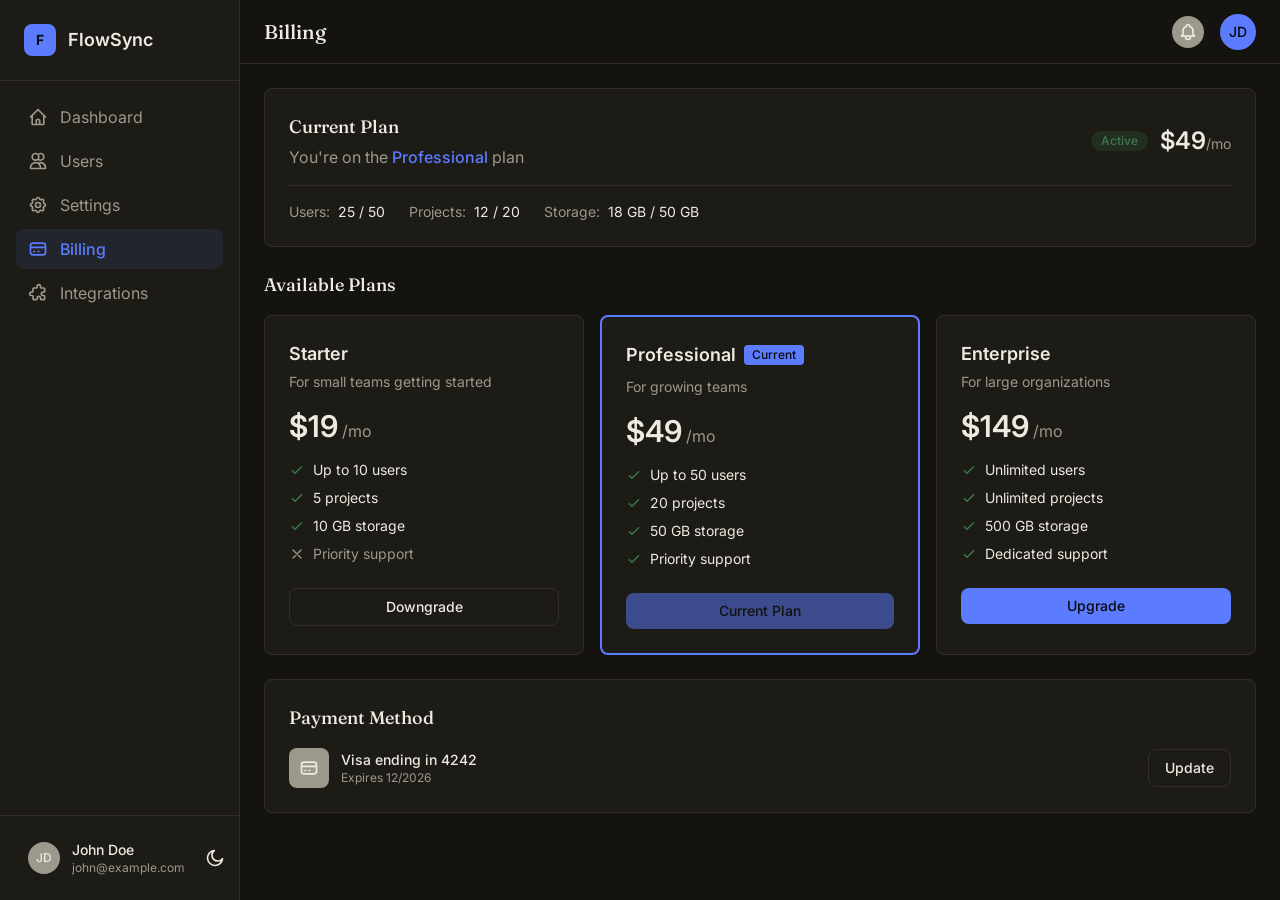
==== commit de6337ab: "style: apply serif headers, mono data typography, and updated theme-color across all pages" ====
--- a/billing.html
+++ b/billing.html
@@ -6,8 +6,23 @@
   <meta name="description" content="FlowSync Billing — Manage subscriptions, pricing plans, and payment methods. View invoices and upgrade or downgrade your plan." />
   <meta property="og:title" content="FlowSync — Billing" />
   <meta property="og:description" content="Manage subscriptions and billing information." />
-  <meta name="theme-color" content="#09090b" />
+  <meta property="og:image" content="https://flowsync3.netlify.app/assets/og-image.png" />
+  <meta property="og:image:width" content="1200" />
+  <meta property="og:image:height" content="630" />
+  <meta property="og:type" content="website" />
+  <meta name="twitter:card" content="summary_large_image" />
+  <meta name="twitter:title" content="FlowSync — Billing" />
+  <meta name="twitter:description" content="Manage subscriptions and billing information." />
+  <meta name="twitter:image" content="https://flowsync3.netlify.app/assets/og-image.png" />
+  <meta name="theme-color" content="#15130F" />
   <title>FlowSync — Billing</title>
+  <link rel="icon" href="assets/favicon.ico" sizes="32x32" />
+  <link rel="icon" type="image/png" sizes="16x16" href="assets/favicon-16x16.png" />
+  <link rel="icon" type="image/png" sizes="32x32" href="assets/favicon-32x32.png" />
+  <link rel="apple-touch-icon" href="assets/apple-touch-icon.png" />
+  <link rel="preconnect" href="https://fonts.googleapis.com" />
+  <link rel="preconnect" href="https://fonts.gstatic.com" crossorigin />
+  <link href="https://fonts.googleapis.com/css2?family=Fraunces:opsz,wght@9..144,400;9..144,500&family=Inter:wght@400;500;600;700&family=JetBrains+Mono:wght@400;500;600&display=swap" rel="stylesheet" />
   <link rel="stylesheet" href="output.css" />
   <script>
     (function () {
@@ -129,7 +144,7 @@
               <path stroke-linecap="round" stroke-linejoin="round" stroke-width="2" d="M4 6h16M4 12h16M4 18h16"/>
             </svg>
           </button>
-          <h1 class="text-xl font-semibold text-foreground">Billing</h1>
+          <h1 class="text-xl font-serif font-medium text-foreground">Billing</h1>
         </div>
 
         <div class="relative">
@@ -182,12 +197,12 @@
         <section class="card">
           <div class="flex flex-col sm:flex-row sm:items-center sm:justify-between gap-4">
             <div>
-              <h2 class="text-lg font-semibold text-foreground">Current Plan</h2>
+              <h2 class="text-lg font-serif font-medium text-foreground">Current Plan</h2>
               <p class="text-muted mt-1">You're on the <span class="text-primary font-medium">Professional</span> plan</p>
             </div>
             <div class="flex items-center gap-3">
               <span class="badge-active">Active</span>
-              <span class="text-2xl font-bold text-foreground">$49<span class="text-sm font-normal text-muted">/mo</span></span>
+              <span class="text-2xl font-mono font-semibold text-foreground">$49<span class="text-sm font-mono font-normal text-muted">/mo</span></span>
             </div>
           </div>
           <div class="mt-4 pt-4 border-t border-border">
@@ -202,7 +217,7 @@
               </div>
               <div>
                 <span class="text-muted">Storage:</span>
-                <span class="text-foreground ml-1">18 GB / 50 GB</span>
+                <span class="text-foreground font-mono ml-1">18 GB / 50 GB</span>
               </div>
             </div>
           </div>
@@ -210,14 +225,14 @@
 
         <!-- Pricing Tiers -->
         <section>
-          <h2 class="text-lg font-semibold text-foreground mb-4">Available Plans</h2>
+          <h2 class="text-lg font-serif font-medium text-foreground mb-4">Available Plans</h2>
           <div class="grid grid-cols-1 md:grid-cols-3 gap-4">
             <!-- Starter -->
             <div class="card">
               <h3 class="text-lg font-semibold text-foreground">Starter</h3>
               <p class="text-muted text-sm mt-1">For small teams getting started</p>
               <div class="mt-4">
-                <span class="text-3xl font-bold text-foreground">$19</span>
+                <span class="text-3xl font-mono font-semibold text-foreground">$19</span>
                 <span class="text-muted">/mo</span>
               </div>
               <ul class="mt-4 space-y-2">
@@ -257,7 +272,7 @@
               </div>
               <p class="text-muted text-sm mt-1">For growing teams</p>
               <div class="mt-4">
-                <span class="text-3xl font-bold text-foreground">$49</span>
+                <span class="text-3xl font-mono font-semibold text-foreground">$49</span>
                 <span class="text-muted">/mo</span>
               </div>
               <ul class="mt-4 space-y-2">
@@ -294,7 +309,7 @@
               <h3 class="text-lg font-semibold text-foreground">Enterprise</h3>
               <p class="text-muted text-sm mt-1">For large organizations</p>
               <div class="mt-4">
-                <span class="text-3xl font-bold text-foreground">$149</span>
+                <span class="text-3xl font-mono font-semibold text-foreground">$149</span>
                 <span class="text-muted">/mo</span>
               </div>
               <ul class="mt-4 space-y-2">
@@ -330,7 +345,7 @@
 
         <!-- Payment Method -->
         <section class="card">
-          <h2 class="text-lg font-semibold text-foreground mb-4">Payment Method</h2>
+          <h2 class="text-lg font-serif font-medium text-foreground mb-4">Payment Method</h2>
           <div class="flex items-center justify-between flex-wrap gap-4">
             <div class="flex items-center gap-3">
               <div class="w-10 h-10 rounded-lg bg-muted flex items-center justify-center">
--- a/output.css
+++ b/output.css
@@ -1,2 +1,2 @@
 /*! tailwindcss v4.2.2 | MIT License | https://tailwindcss.com */
-@layer properties{@supports (((-webkit-hyphens:none)) and (not (margin-trim:inline))) or ((-moz-orient:inline) and (not (color:rgb(from red r g b)))){*,:before,:after,::backdrop{--tw-translate-x:0;--tw-translate-y:0;--tw-translate-z:0;--tw-space-y-reverse:0;--tw-border-style:solid;--tw-font-weight:initial;--tw-shadow:0 0 #0000;--tw-shadow-color:initial;--tw-shadow-alpha:100%;--tw-inset-shadow:0 0 #0000;--tw-inset-shadow-color:initial;--tw-inset-shadow-alpha:100%;--tw-ring-color:initial;--tw-ring-shadow:0 0 #0000;--tw-inset-ring-color:initial;--tw-inset-ring-shadow:0 0 #0000;--tw-ring-inset:initial;--tw-ring-offset-width:0px;--tw-ring-offset-color:#fff;--tw-ring-offset-shadow:0 0 #0000;--tw-outline-style:solid;--tw-blur:initial;--tw-brightness:initial;--tw-contrast:initial;--tw-grayscale:initial;--tw-hue-rotate:initial;--tw-invert:initial;--tw-opacity:initial;--tw-saturate:initial;--tw-sepia:initial;--tw-drop-shadow:initial;--tw-drop-shadow-color:initial;--tw-drop-shadow-alpha:100%;--tw-drop-shadow-size:initial;--tw-duration:initial;--tw-content:"";--tw-tracking:initial;--tw-divide-y-reverse:0;--tw-ease:initial}}}@layer theme{:root,:host{--font-sans:ui-sans-serif, system-ui, sans-serif, "Apple Color Emoji", "Segoe UI Emoji", "Segoe UI Symbol", "Noto Color Emoji";--font-mono:ui-monospace, SFMono-Regular, Menlo, Monaco, Consolas, "Liberation Mono", "Courier New", monospace;--color-black:#000;--color-white:#fff;--spacing:.25rem;--container-md:28rem;--container-2xl:42rem;--text-xs:.75rem;--text-xs--line-height:calc(1 / .75);--text-sm:.875rem;--text-sm--line-height:calc(1.25 / .875);--text-lg:1.125rem;--text-lg--line-height:calc(1.75 / 1.125);--text-xl:1.25rem;--text-xl--line-height:calc(1.75 / 1.25);--text-2xl:1.5rem;--text-2xl--line-height:calc(2 / 1.5);--text-3xl:1.875rem;--text-3xl--line-height:calc(2.25 / 1.875);--font-weight-normal:400;--font-weight-medium:500;--font-weight-semibold:600;--font-weight-bold:700;--tracking-wider:.05em;--radius-lg:.5rem;--ease-in-out:cubic-bezier(.4, 0, .2, 1);--default-transition-duration:.15s;--default-transition-timing-function:cubic-bezier(.4, 0, .2, 1);--default-font-family:var(--font-sans);--default-mono-font-family:var(--font-mono);--color-primary:#84cc16;--color-primary-dark:#65a30d;--color-secondary:#8b5cf6;--color-slack:#4a154b;--color-github:#24292e;--color-notion:#000;--color-linear:#5e6ad2;--color-figma:#f24e1e;--color-discord:#5865f2;--color-background:#fff;--color-surface:#f4f4f5;--color-foreground:#18181b;--color-muted:#71717a;--color-border:#e4e4e7;--color-danger:#ef4444;--color-danger-dark:#dc2626;--color-success:#22c55e}}@layer base{*,:after,:before,::backdrop{box-sizing:border-box;border:0 solid;margin:0;padding:0}::file-selector-button{box-sizing:border-box;border:0 solid;margin:0;padding:0}html,:host{-webkit-text-size-adjust:100%;tab-size:4;line-height:1.5;font-family:var(--default-font-family,ui-sans-serif, system-ui, sans-serif, "Apple Color Emoji", "Segoe UI Emoji", "Segoe UI Symbol", "Noto Color Emoji");font-feature-settings:var(--default-font-feature-settings,normal);font-variation-settings:var(--default-font-variation-settings,normal);-webkit-tap-highlight-color:transparent}hr{height:0;color:inherit;border-top-width:1px}abbr:where([title]){-webkit-text-decoration:underline dotted;text-decoration:underline dotted}h1,h2,h3,h4,h5,h6{font-size:inherit;font-weight:inherit}a{color:inherit;-webkit-text-decoration:inherit;-webkit-text-decoration:inherit;-webkit-text-decoration:inherit;text-decoration:inherit}b,strong{font-weight:bolder}code,kbd,samp,pre{font-family:var(--default-mono-font-family,ui-monospace, SFMono-Regular, Menlo, Monaco, Consolas, "Liberation Mono", "Courier New", monospace);font-feature-settings:var(--default-mono-font-feature-settings,normal);font-variation-settings:var(--default-mono-font-variation-settings,normal);font-size:1em}small{font-size:80%}sub,sup{vertical-align:baseline;font-size:75%;line-height:0;position:relative}sub{bottom:-.25em}sup{top:-.5em}table{text-indent:0;border-color:inherit;border-collapse:collapse}:-moz-focusring{outline:auto}progress{vertical-align:baseline}summary{display:list-item}ol,ul,menu{list-style:none}img,svg,video,canvas,audio,iframe,embed,object{vertical-align:middle;display:block}img,video{max-width:100%;height:auto}button,input,select,optgroup,textarea{font:inherit;font-feature-settings:inherit;font-variation-settings:inherit;letter-spacing:inherit;color:inherit;opacity:1;background-color:#0000;border-radius:0}::file-selector-button{font:inherit;font-feature-settings:inherit;font-variation-settings:inherit;letter-spacing:inherit;color:inherit;opacity:1;background-color:#0000;border-radius:0}:where(select:is([multiple],[size])) optgroup{font-weight:bolder}:where(select:is([multiple],[size])) optgroup option{padding-inline-start:20px}::file-selector-button{margin-inline-end:4px}::placeholder{opacity:1}@supports (not ((-webkit-appearance:-apple-pay-button))) or (contain-intrinsic-size:1px){::placeholder{color:currentColor}@supports (color:color-mix(in lab, red, red)){::placeholder{color:color-mix(in oklab, currentcolor 50%, transparent)}}}textarea{resize:vertical}::-webkit-search-decoration{-webkit-appearance:none}::-webkit-date-and-time-value{min-height:1lh;text-align:inherit}::-webkit-datetime-edit{display:inline-flex}::-webkit-datetime-edit-fields-wrapper{padding:0}::-webkit-datetime-edit{padding-block:0}::-webkit-datetime-edit-year-field{padding-block:0}::-webkit-datetime-edit-month-field{padding-block:0}::-webkit-datetime-edit-day-field{padding-block:0}::-webkit-datetime-edit-hour-field{padding-block:0}::-webkit-datetime-edit-minute-field{padding-block:0}::-webkit-datetime-edit-second-field{padding-block:0}::-webkit-datetime-edit-millisecond-field{padding-block:0}::-webkit-datetime-edit-meridiem-field{padding-block:0}::-webkit-calendar-picker-indicator{line-height:1}:-moz-ui-invalid{box-shadow:none}button,input:where([type=button],[type=reset],[type=submit]){appearance:button}::file-selector-button{appearance:button}::-webkit-inner-spin-button{height:auto}::-webkit-outer-spin-button{height:auto}[hidden]:where(:not([hidden=until-found])){display:none!important}:root{--color-background:#fff;--color-surface:#f4f4f5;--color-foreground:#18181b;--color-muted:#71717a;--color-border:#e4e4e7}.dark{--color-background:#09090b;--color-surface:#18181b;--color-foreground:#fafafa;--color-muted:#a1a1aa;--color-border:#27272a}}@layer components{.btn-primary{justify-content:center;align-items:center;gap:calc(var(--spacing) * 2);border-radius:var(--radius-lg);background-color:var(--color-primary);padding-inline:calc(var(--spacing) * 4);padding-block:calc(var(--spacing) * 2);font-size:var(--text-sm);line-height:var(--tw-leading,var(--text-sm--line-height));--tw-font-weight:var(--font-weight-medium);font-weight:var(--font-weight-medium);color:#09090b;transition-property:color,background-color,border-color,outline-color,text-decoration-color,fill,stroke,--tw-gradient-from,--tw-gradient-via,--tw-gradient-to;transition-timing-function:var(--tw-ease,var(--default-transition-timing-function));transition-duration:var(--tw-duration,var(--default-transition-duration));display:inline-flex}@media (hover:hover){.btn-primary:hover{background-color:var(--color-primary-dark)}}.btn-primary:focus{--tw-ring-shadow:var(--tw-ring-inset,) 0 0 0 calc(2px + var(--tw-ring-offset-width)) var(--tw-ring-color,currentcolor);box-shadow:var(--tw-inset-shadow), var(--tw-inset-ring-shadow), var(--tw-ring-offset-shadow), var(--tw-ring-shadow), var(--tw-shadow);--tw-ring-color:var(--color-primary);--tw-ring-offset-width:2px;--tw-ring-offset-shadow:var(--tw-ring-inset,) 0 0 0 var(--tw-ring-offset-width) var(--tw-ring-offset-color);--tw-ring-offset-color:var(--color-background);--tw-outline-style:none;outline-style:none}.btn-primary:disabled{cursor:not-allowed;opacity:.5}.btn-secondary{justify-content:center;align-items:center;gap:calc(var(--spacing) * 2);border-radius:var(--radius-lg);border-style:var(--tw-border-style);border-width:1px;border-color:var(--color-border);background-color:var(--color-surface);padding-inline:calc(var(--spacing) * 4);padding-block:calc(var(--spacing) * 2);font-size:var(--text-sm);line-height:var(--tw-leading,var(--text-sm--line-height));--tw-font-weight:var(--font-weight-medium);font-weight:var(--font-weight-medium);color:var(--color-foreground);transition-property:color,background-color,border-color,outline-color,text-decoration-color,fill,stroke,--tw-gradient-from,--tw-gradient-via,--tw-gradient-to;transition-timing-function:var(--tw-ease,var(--default-transition-timing-function));transition-duration:var(--tw-duration,var(--default-transition-duration));display:inline-flex}@media (hover:hover){.btn-secondary:hover{background-color:#71717a33}@supports (color:color-mix(in lab, red, red)){.btn-secondary:hover{background-color:color-mix(in oklab, var(--color-muted) 20%, transparent)}}}.btn-secondary:focus{--tw-ring-shadow:var(--tw-ring-inset,) 0 0 0 calc(2px + var(--tw-ring-offset-width)) var(--tw-ring-color,currentcolor);box-shadow:var(--tw-inset-shadow), var(--tw-inset-ring-shadow), var(--tw-ring-offset-shadow), var(--tw-ring-shadow), var(--tw-shadow);--tw-ring-color:var(--color-muted);--tw-ring-offset-width:2px;--tw-ring-offset-shadow:var(--tw-ring-inset,) 0 0 0 var(--tw-ring-offset-width) var(--tw-ring-offset-color);--tw-ring-offset-color:var(--color-background);--tw-outline-style:none;outline-style:none}.btn-secondary:disabled{cursor:not-allowed;opacity:.5}.btn-danger{justify-content:center;align-items:center;gap:calc(var(--spacing) * 2);border-radius:var(--radius-lg);background-color:var(--color-danger);padding-inline:calc(var(--spacing) * 4);padding-block:calc(var(--spacing) * 2);font-size:var(--text-sm);line-height:var(--tw-leading,var(--text-sm--line-height));--tw-font-weight:var(--font-weight-medium);font-weight:var(--font-weight-medium);color:var(--color-white);transition-property:color,background-color,border-color,outline-color,text-decoration-color,fill,stroke,--tw-gradient-from,--tw-gradient-via,--tw-gradient-to;transition-timing-function:var(--tw-ease,var(--default-transition-timing-function));transition-duration:var(--tw-duration,var(--default-transition-duration));display:inline-flex}@media (hover:hover){.btn-danger:hover{background-color:var(--color-danger-dark)}}.btn-danger:focus{--tw-ring-shadow:var(--tw-ring-inset,) 0 0 0 calc(2px + var(--tw-ring-offset-width)) var(--tw-ring-color,currentcolor);box-shadow:var(--tw-inset-shadow), var(--tw-inset-ring-shadow), var(--tw-ring-offset-shadow), var(--tw-ring-shadow), var(--tw-shadow);--tw-ring-color:var(--color-danger);--tw-ring-offset-width:2px;--tw-ring-offset-shadow:var(--tw-ring-inset,) 0 0 0 var(--tw-ring-offset-width) var(--tw-ring-offset-color);--tw-ring-offset-color:var(--color-background);--tw-outline-style:none;outline-style:none}.btn-danger:disabled{cursor:not-allowed;opacity:.5}.card-selected{border-color:var(--color-primary);background-color:#84cc160d}@supports (color:color-mix(in lab, red, red)){.card-selected{background-color:color-mix(in oklab, var(--color-primary) 5%, transparent)}}.card{border-radius:var(--radius-lg);border-style:var(--tw-border-style);border-width:1px;border-color:var(--color-border);background-color:var(--color-surface);padding:calc(var(--spacing) * 6)}.card-header{margin-inline:calc(var(--spacing) * -6);margin-top:calc(var(--spacing) * -6);margin-bottom:calc(var(--spacing) * 6);border-bottom-style:var(--tw-border-style);border-bottom-width:1px;border-color:var(--color-border);padding-inline:calc(var(--spacing) * 6);padding-block:calc(var(--spacing) * 4)}.input{border-radius:var(--radius-lg);border-style:var(--tw-border-style);border-width:1px;border-color:var(--color-border);background-color:var(--color-background);width:100%;padding-inline:calc(var(--spacing) * 3);padding-block:calc(var(--spacing) * 2);color:var(--color-foreground);transition-property:color,background-color,border-color,outline-color,text-decoration-color,fill,stroke,--tw-gradient-from,--tw-gradient-via,--tw-gradient-to;transition-timing-function:var(--tw-ease,var(--default-transition-timing-function));transition-duration:var(--tw-duration,var(--default-transition-duration))}.input::placeholder{color:var(--color-muted)}.input:focus{--tw-ring-shadow:var(--tw-ring-inset,) 0 0 0 calc(2px + var(--tw-ring-offset-width)) var(--tw-ring-color,currentcolor);box-shadow:var(--tw-inset-shadow), var(--tw-inset-ring-shadow), var(--tw-ring-offset-shadow), var(--tw-ring-shadow), var(--tw-shadow);--tw-ring-color:var(--color-primary);--tw-outline-style:none;border-color:#0000;outline-style:none}input[type=search][placeholder="Search users..."]::-webkit-search-cancel-button{appearance:none;cursor:pointer;background:url("data:image/svg+xml,%3Csvg xmlns='http://www.w3.org/2000/svg' viewBox='0 0 16 16' fill='none'%3E%3Ccircle cx='8' cy='8' r='7' fill='%2384cc16'/%3E%3Cpath stroke='%23ffffff' stroke-width='1.5' stroke-linecap='round' d='M5.5 5.5l5 5M10.5 5.5l-5 5'/%3E%3C/svg%3E") 50%/contain no-repeat;width:1rem;height:1rem}input[type=search][placeholder="Search users..."]::-ms-clear{cursor:pointer;color:#0000;background:url("data:image/svg+xml,%3Csvg xmlns='http://www.w3.org/2000/svg' viewBox='0 0 16 16' fill='none'%3E%3Ccircle cx='8' cy='8' r='7' fill='%2384cc16'/%3E%3Cpath stroke='%23ffffff' stroke-width='1.5' stroke-linecap='round' d='M5.5 5.5l5 5M10.5 5.5l-5 5'/%3E%3C/svg%3E") 50%/contain no-repeat;width:1rem;height:1rem}.input-label{margin-bottom:calc(var(--spacing) * 1.5);font-size:var(--text-sm);line-height:var(--tw-leading,var(--text-sm--line-height));--tw-font-weight:var(--font-weight-medium);font-weight:var(--font-weight-medium);color:var(--color-foreground);display:block}.input-error{border-color:var(--color-danger)}.input-error:focus{--tw-ring-color:var(--color-danger)}.input-error-message{margin-top:calc(var(--spacing) * 1.5);font-size:var(--text-sm);line-height:var(--tw-leading,var(--text-sm--line-height));color:var(--color-danger)}.badge-active{background-color:#22c55e33;border-radius:3.40282e38px;align-items:center;display:inline-flex}@supports (color:color-mix(in lab, red, red)){.badge-active{background-color:color-mix(in oklab, var(--color-success) 20%, transparent)}}.badge-active{padding-inline:calc(var(--spacing) * 2.5);padding-block:calc(var(--spacing) * .5);font-size:var(--text-xs);line-height:var(--tw-leading,var(--text-xs--line-height));--tw-font-weight:var(--font-weight-medium);font-weight:var(--font-weight-medium);color:var(--color-success)}.badge-inactive{background-color:#71717a33;border-radius:3.40282e38px;align-items:center;display:inline-flex}@supports (color:color-mix(in lab, red, red)){.badge-inactive{background-color:color-mix(in oklab, var(--color-muted) 20%, transparent)}}.badge-inactive{padding-inline:calc(var(--spacing) * 2.5);padding-block:calc(var(--spacing) * .5);font-size:var(--text-xs);line-height:var(--tw-leading,var(--text-xs--line-height));--tw-font-weight:var(--font-weight-medium);font-weight:var(--font-weight-medium);color:var(--color-muted)}.badge-danger{background-color:#ef444433;border-radius:3.40282e38px;align-items:center;display:inline-flex}@supports (color:color-mix(in lab, red, red)){.badge-danger{background-color:color-mix(in oklab, var(--color-danger) 20%, transparent)}}.badge-danger{padding-inline:calc(var(--spacing) * 2.5);padding-block:calc(var(--spacing) * .5);font-size:var(--text-xs);line-height:var(--tw-leading,var(--text-xs--line-height));--tw-font-weight:var(--font-weight-medium);font-weight:var(--font-weight-medium);color:var(--color-danger)}.table-container{border-radius:var(--radius-lg);width:100%;overflow-x:auto}.table{text-align:left;width:100%;font-size:var(--text-sm);line-height:var(--tw-leading,var(--text-sm--line-height))}.table-header{background-color:var(--color-surface);font-size:var(--text-xs);line-height:var(--tw-leading,var(--text-xs--line-height));--tw-tracking:var(--tracking-wider);letter-spacing:var(--tracking-wider);color:var(--color-muted);text-transform:uppercase}.table-header th{padding-inline:calc(var(--spacing) * 4);padding-block:calc(var(--spacing) * 3);--tw-font-weight:var(--font-weight-medium);font-weight:var(--font-weight-medium)}:where(.table-body>:not(:last-child)){--tw-divide-y-reverse:0;border-bottom-style:var(--tw-border-style);border-top-style:var(--tw-border-style);border-top-width:calc(1px * var(--tw-divide-y-reverse));border-bottom-width:calc(1px * calc(1 - var(--tw-divide-y-reverse)));border-color:var(--color-border)}.table-body{background-color:var(--color-surface)}.table-body tr{transition-property:color,background-color,border-color,outline-color,text-decoration-color,fill,stroke,--tw-gradient-from,--tw-gradient-via,--tw-gradient-to;transition-timing-function:var(--tw-ease,var(--default-transition-timing-function));transition-duration:var(--tw-duration,var(--default-transition-duration))}@media (hover:hover){.table-body tr:hover{background-color:#71717a1a}@supports (color:color-mix(in lab, red, red)){.table-body tr:hover{background-color:color-mix(in oklab, var(--color-muted) 10%, transparent)}}}.table-body td{padding-inline:calc(var(--spacing) * 4);padding-block:calc(var(--spacing) * 3);color:var(--color-foreground)}.form-error{margin-top:calc(var(--spacing) * 1.5);font-size:var(--text-xs);line-height:var(--tw-leading,var(--text-xs--line-height));color:var(--color-danger);display:block}.toast{--tw-translate-x:100%;translate:var(--tw-translate-x) var(--tw-translate-y);opacity:0;transition-property:all;transition-timing-function:var(--tw-ease,var(--default-transition-timing-function));transition-duration:var(--tw-duration,var(--default-transition-duration));--tw-duration:.3s;--tw-ease:var(--ease-in-out);transition-duration:.3s;transition-timing-function:var(--ease-in-out)}.toast-visible{--tw-translate-x:calc(var(--spacing) * 0);translate:var(--tw-translate-x) var(--tw-translate-y);opacity:1}@media (min-width:681px){.toast{width:20rem;right:16px}}@media (max-width:680px){.toast{width:auto;max-width:calc(100vw - 32px);left:16px;right:16px}}.toast-content{align-items:center;gap:calc(var(--spacing) * 3);border-radius:var(--radius-lg);border-style:var(--tw-border-style);border-width:1px;border-color:var(--color-border);background-color:var(--color-surface);padding-inline:calc(var(--spacing) * 4);padding-block:calc(var(--spacing) * 3);--tw-shadow:0 10px 15px -3px var(--tw-shadow-color,#0000001a), 0 4px 6px -4px var(--tw-shadow-color,#0000001a);box-shadow:var(--tw-inset-shadow), var(--tw-inset-ring-shadow), var(--tw-ring-offset-shadow), var(--tw-ring-shadow), var(--tw-shadow);display:flex}.toast--success .toast-content{border-color:var(--color-success);background-color:#22c55e33}@supports (color:color-mix(in lab, red, red)){.toast--success .toast-content{background-color:color-mix(in oklab, var(--color-success) 20%, transparent)}}.toast--success .toast-content{color:var(--color-success)}.toast--error .toast-content{border-color:var(--color-danger);background-color:#ef444433}@supports (color:color-mix(in lab, red, red)){.toast--error .toast-content{background-color:color-mix(in oklab, var(--color-danger) 20%, transparent)}}.toast--error .toast-content{color:var(--color-danger)}.modal-hidden{display:none}.modal{inset:calc(var(--spacing) * 0);z-index:50;transition-property:all;transition-timing-function:var(--tw-ease,var(--default-transition-timing-function));transition-duration:var(--tw-duration,var(--default-transition-duration));--tw-duration:.3s;--tw-ease:var(--ease-in-out);transition-duration:.3s;transition-timing-function:var(--ease-in-out);position:fixed;overflow:hidden}.modal-backdrop{inset:calc(var(--spacing) * 0);background-color:#00000080;position:absolute}@supports (color:color-mix(in lab, red, red)){.modal-backdrop{background-color:color-mix(in oklab, var(--color-black) 50%, transparent)}}.modal-backdrop{opacity:0;transition-property:opacity;transition-timing-function:var(--tw-ease,var(--default-transition-timing-function));transition-duration:var(--tw-duration,var(--default-transition-duration));--tw-duration:.3s;--tw-ease:var(--ease-in-out);transition-duration:.3s;transition-timing-function:var(--ease-in-out)}.modal.modal-open .modal-backdrop{opacity:1}.modal-panel-container{inset:calc(var(--spacing) * 0);padding:calc(var(--spacing) * 4);justify-content:center;align-items:center;display:flex;position:absolute;overflow:hidden}.modal-panel{width:100%;max-width:var(--container-md);--tw-translate-y:calc(var(--spacing) * 4);translate:var(--tw-translate-x) var(--tw-translate-y);border-radius:var(--radius-lg);border-style:var(--tw-border-style);border-width:1px;border-color:var(--color-border);background-color:var(--color-surface);padding:calc(var(--spacing) * 6);opacity:0;transition-property:all;transition-timing-function:var(--tw-ease,var(--default-transition-timing-function));transition-duration:var(--tw-duration,var(--default-transition-duration));--tw-duration:.3s;--tw-ease:var(--ease-in-out);transition-duration:.3s;transition-timing-function:var(--ease-in-out);position:relative}.modal.modal-open .modal-panel{--tw-translate-x:calc(var(--spacing) * 0);translate:var(--tw-translate-x) var(--tw-translate-y);opacity:1}}@layer utilities{.visible{visibility:visible}.sr-only{clip-path:inset(50%);white-space:nowrap;border-width:0;width:1px;height:1px;margin:-1px;padding:0;position:absolute;overflow:hidden}.absolute{position:absolute}.fixed{position:fixed}.relative{position:relative}.sticky{position:sticky}.inset-0{inset:calc(var(--spacing) * 0)}.inset-y-0{inset-block:calc(var(--spacing) * 0)}.top-0{top:calc(var(--spacing) * 0)}.top-1\/2{top:50%}.right-0{right:calc(var(--spacing) * 0)}.bottom-4{bottom:calc(var(--spacing) * 4)}.left-0{left:calc(var(--spacing) * 0)}.left-3{left:calc(var(--spacing) * 3)}.z-10{z-index:10}.z-20{z-index:20}.z-50{z-index:50}.mt-0\.5{margin-top:calc(var(--spacing) * .5)}.mt-1{margin-top:calc(var(--spacing) * 1)}.mt-2{margin-top:calc(var(--spacing) * 2)}.mt-3{margin-top:calc(var(--spacing) * 3)}.mt-4{margin-top:calc(var(--spacing) * 4)}.mt-6{margin-top:calc(var(--spacing) * 6)}.-mb-px{margin-bottom:-1px}.mb-2{margin-bottom:calc(var(--spacing) * 2)}.mb-4{margin-bottom:calc(var(--spacing) * 4)}.mb-6{margin-bottom:calc(var(--spacing) * 6)}.-ml-2{margin-left:calc(var(--spacing) * -2)}.ml-1{margin-left:calc(var(--spacing) * 1)}.block{display:block}.flex{display:flex}.grid{display:grid}.hidden{display:none}.inline{display:inline}.inline-flex{display:inline-flex}.table{display:table}.h-4{height:calc(var(--spacing) * 4)}.h-5{height:calc(var(--spacing) * 5)}.h-6{height:calc(var(--spacing) * 6)}.h-8{height:calc(var(--spacing) * 8)}.h-9{height:calc(var(--spacing) * 9)}.h-10{height:calc(var(--spacing) * 10)}.h-16{height:calc(var(--spacing) * 16)}.h-52{height:calc(var(--spacing) * 52)}.max-h-64{max-height:calc(var(--spacing) * 64)}.min-h-screen{min-height:100vh}.w-4{width:calc(var(--spacing) * 4)}.w-5{width:calc(var(--spacing) * 5)}.w-6{width:calc(var(--spacing) * 6)}.w-8{width:calc(var(--spacing) * 8)}.w-9{width:calc(var(--spacing) * 9)}.w-10{width:calc(var(--spacing) * 10)}.w-11{width:calc(var(--spacing) * 11)}.w-16{width:calc(var(--spacing) * 16)}.w-48{width:calc(var(--spacing) * 48)}.w-60{width:calc(var(--spacing) * 60)}.w-72{width:calc(var(--spacing) * 72)}.w-80{width:calc(var(--spacing) * 80)}.w-\[5\%\]{width:5%}.w-\[15\%\]{width:15%}.w-\[25\%\]{width:25%}.w-full{width:100%}.max-w-2xl{max-width:var(--container-2xl)}.max-w-md{max-width:var(--container-md)}.min-w-0{min-width:calc(var(--spacing) * 0)}.min-w-\[640px\]{min-width:640px}.flex-1{flex:1}.flex-shrink-0,.shrink-0{flex-shrink:0}.-translate-x-full{--tw-translate-x:-100%;translate:var(--tw-translate-x) var(--tw-translate-y)}.-translate-y-1\/2{--tw-translate-y:calc(calc(1 / 2 * 100%) * -1);translate:var(--tw-translate-x) var(--tw-translate-y)}.cursor-pointer{cursor:pointer}.resize{resize:both}.grid-cols-1{grid-template-columns:repeat(1,minmax(0,1fr))}.grid-cols-\[240px_1fr\]{grid-template-columns:240px 1fr}.flex-col{flex-direction:column}.flex-wrap{flex-wrap:wrap}.items-center{align-items:center}.items-start{align-items:flex-start}.justify-between{justify-content:space-between}.justify-center{justify-content:center}.gap-2{gap:calc(var(--spacing) * 2)}.gap-3{gap:calc(var(--spacing) * 3)}.gap-4{gap:calc(var(--spacing) * 4)}.gap-6{gap:calc(var(--spacing) * 6)}:where(.space-y-1>:not(:last-child)){--tw-space-y-reverse:0;margin-block-start:calc(calc(var(--spacing) * 1) * var(--tw-space-y-reverse));margin-block-end:calc(calc(var(--spacing) * 1) * calc(1 - var(--tw-space-y-reverse)))}:where(.space-y-2>:not(:last-child)){--tw-space-y-reverse:0;margin-block-start:calc(calc(var(--spacing) * 2) * var(--tw-space-y-reverse));margin-block-end:calc(calc(var(--spacing) * 2) * calc(1 - var(--tw-space-y-reverse)))}:where(.space-y-3>:not(:last-child)){--tw-space-y-reverse:0;margin-block-start:calc(calc(var(--spacing) * 3) * var(--tw-space-y-reverse));margin-block-end:calc(calc(var(--spacing) * 3) * calc(1 - var(--tw-space-y-reverse)))}:where(.space-y-4>:not(:last-child)){--tw-space-y-reverse:0;margin-block-start:calc(calc(var(--spacing) * 4) * var(--tw-space-y-reverse));margin-block-end:calc(calc(var(--spacing) * 4) * calc(1 - var(--tw-space-y-reverse)))}:where(.space-y-6>:not(:last-child)){--tw-space-y-reverse:0;margin-block-start:calc(calc(var(--spacing) * 6) * var(--tw-space-y-reverse));margin-block-end:calc(calc(var(--spacing) * 6) * calc(1 - var(--tw-space-y-reverse)))}.self-start{align-self:flex-start}.truncate{text-overflow:ellipsis;white-space:nowrap;overflow:hidden}.overflow-hidden{overflow:hidden}.overflow-x-hidden{overflow-x:hidden}.overflow-y-auto{overflow-y:auto}.rounded{border-radius:.25rem}.rounded-full{border-radius:3.40282e38px}.rounded-lg{border-radius:var(--radius-lg)}.border{border-style:var(--tw-border-style);border-width:1px}.border-2{border-style:var(--tw-border-style);border-width:2px}.border-t{border-top-style:var(--tw-border-style);border-top-width:1px}.border-r{border-right-style:var(--tw-border-style);border-right-width:1px}.border-b{border-bottom-style:var(--tw-border-style);border-bottom-width:1px}.border-b-2{border-bottom-style:var(--tw-border-style);border-bottom-width:2px}.border-\[--color-border\]{border-color:--color-border}.border-border{border-color:var(--color-border)}.border-primary{border-color:var(--color-primary)}.border-transparent{border-color:#0000}.bg-\[--color-surface\]{background-color:--color-surface}.bg-\[var\(--color-discord\)\]{background-color:var(--color-discord)}.bg-\[var\(--color-figma\)\]{background-color:var(--color-figma)}.bg-\[var\(--color-github\)\]{background-color:var(--color-github)}.bg-\[var\(--color-linear\)\]{background-color:var(--color-linear)}.bg-\[var\(--color-notion\)\]{background-color:var(--color-notion)}.bg-\[var\(--color-slack\)\]{background-color:var(--color-slack)}.bg-background{background-color:var(--color-background)}.bg-black\/50{background-color:#00000080}@supports (color:color-mix(in lab, red, red)){.bg-black\/50{background-color:color-mix(in oklab, var(--color-black) 50%, transparent)}}.bg-danger\/10{background-color:#ef44441a}@supports (color:color-mix(in lab, red, red)){.bg-danger\/10{background-color:color-mix(in oklab, var(--color-danger) 10%, transparent)}}.bg-danger\/20{background-color:#ef444433}@supports (color:color-mix(in lab, red, red)){.bg-danger\/20{background-color:color-mix(in oklab, var(--color-danger) 20%, transparent)}}.bg-muted{background-color:var(--color-muted)}.bg-muted\/20{background-color:#71717a33}@supports (color:color-mix(in lab, red, red)){.bg-muted\/20{background-color:color-mix(in oklab, var(--color-muted) 20%, transparent)}}.bg-primary{background-color:var(--color-primary)}.bg-primary\/10{background-color:#84cc161a}@supports (color:color-mix(in lab, red, red)){.bg-primary\/10{background-color:color-mix(in oklab, var(--color-primary) 10%, transparent)}}.bg-primary\/20{background-color:#84cc1633}@supports (color:color-mix(in lab, red, red)){.bg-primary\/20{background-color:color-mix(in oklab, var(--color-primary) 20%, transparent)}}.bg-secondary\/10{background-color:#8b5cf61a}@supports (color:color-mix(in lab, red, red)){.bg-secondary\/10{background-color:color-mix(in oklab, var(--color-secondary) 10%, transparent)}}.bg-secondary\/20{background-color:#8b5cf633}@supports (color:color-mix(in lab, red, red)){.bg-secondary\/20{background-color:color-mix(in oklab, var(--color-secondary) 20%, transparent)}}.bg-success\/10{background-color:#22c55e1a}@supports (color:color-mix(in lab, red, red)){.bg-success\/10{background-color:color-mix(in oklab, var(--color-success) 10%, transparent)}}.bg-surface{background-color:var(--color-surface)}.bg-white{background-color:var(--color-white)}.\!p-0{padding:calc(var(--spacing) * 0)!important}.\!p-4{padding:calc(var(--spacing) * 4)!important}.p-1{padding:calc(var(--spacing) * 1)}.p-2{padding:calc(var(--spacing) * 2)}.p-3{padding:calc(var(--spacing) * 3)}.p-4{padding:calc(var(--spacing) * 4)}.p-6{padding:calc(var(--spacing) * 6)}.px-1{padding-inline:calc(var(--spacing) * 1)}.px-2{padding-inline:calc(var(--spacing) * 2)}.px-3{padding-inline:calc(var(--spacing) * 3)}.px-4{padding-inline:calc(var(--spacing) * 4)}.py-0\.5{padding-block:calc(var(--spacing) * .5)}.py-1{padding-block:calc(var(--spacing) * 1)}.py-1\.5{padding-block:calc(var(--spacing) * 1.5)}.py-2{padding-block:calc(var(--spacing) * 2)}.py-3{padding-block:calc(var(--spacing) * 3)}.pt-4{padding-top:calc(var(--spacing) * 4)}.pl-10{padding-left:calc(var(--spacing) * 10)}.text-2xl{font-size:var(--text-2xl);line-height:var(--tw-leading,var(--text-2xl--line-height))}.text-3xl{font-size:var(--text-3xl);line-height:var(--tw-leading,var(--text-3xl--line-height))}.text-lg{font-size:var(--text-lg);line-height:var(--tw-leading,var(--text-lg--line-height))}.text-sm{font-size:var(--text-sm);line-height:var(--tw-leading,var(--text-sm--line-height))}.text-xl{font-size:var(--text-xl);line-height:var(--tw-leading,var(--text-xl--line-height))}.text-xs{font-size:var(--text-xs);line-height:var(--tw-leading,var(--text-xs--line-height))}.font-bold{--tw-font-weight:var(--font-weight-bold);font-weight:var(--font-weight-bold)}.font-medium{--tw-font-weight:var(--font-weight-medium);font-weight:var(--font-weight-medium)}.font-normal{--tw-font-weight:var(--font-weight-normal);font-weight:var(--font-weight-normal)}.font-semibold{--tw-font-weight:var(--font-weight-semibold);font-weight:var(--font-weight-semibold)}.whitespace-nowrap{white-space:nowrap}.text-\[--color-muted\]{color:--color-muted}.text-danger{color:var(--color-danger)}.text-foreground{color:var(--color-foreground)}.text-muted{color:var(--color-muted)}.text-primary{color:var(--color-primary)}.text-on-primary{color:#09090b}.text-secondary{color:var(--color-secondary)}.text-success{color:var(--color-success)}.text-white{color:var(--color-white)}.shadow-lg{--tw-shadow:0 10px 15px -3px var(--tw-shadow-color,#0000001a), 0 4px 6px -4px var(--tw-shadow-color,#0000001a);box-shadow:var(--tw-inset-shadow), var(--tw-inset-ring-shadow), var(--tw-ring-offset-shadow), var(--tw-ring-shadow), var(--tw-shadow)}.ring{--tw-ring-shadow:var(--tw-ring-inset,) 0 0 0 calc(1px + var(--tw-ring-offset-width)) var(--tw-ring-color,currentcolor);box-shadow:var(--tw-inset-shadow), var(--tw-inset-ring-shadow), var(--tw-ring-offset-shadow), var(--tw-ring-shadow), var(--tw-shadow)}.outline{outline-style:var(--tw-outline-style);outline-width:1px}.invert{--tw-invert:invert(100%);filter:var(--tw-blur,) var(--tw-brightness,) var(--tw-contrast,) var(--tw-grayscale,) var(--tw-hue-rotate,) var(--tw-invert,) var(--tw-saturate,) var(--tw-sepia,) var(--tw-drop-shadow,)}.transition{transition-property:color,background-color,border-color,outline-color,text-decoration-color,fill,stroke,--tw-gradient-from,--tw-gradient-via,--tw-gradient-to,opacity,box-shadow,transform,translate,scale,rotate,filter,-webkit-backdrop-filter,backdrop-filter,display,content-visibility,overlay,pointer-events;transition-timing-function:var(--tw-ease,var(--default-transition-timing-function));transition-duration:var(--tw-duration,var(--default-transition-duration))}.transition-colors{transition-property:color,background-color,border-color,outline-color,text-decoration-color,fill,stroke,--tw-gradient-from,--tw-gradient-via,--tw-gradient-to;transition-timing-function:var(--tw-ease,var(--default-transition-timing-function));transition-duration:var(--tw-duration,var(--default-transition-duration))}.transition-transform{transition-property:transform,translate,scale,rotate;transition-timing-function:var(--tw-ease,var(--default-transition-timing-function));transition-duration:var(--tw-duration,var(--default-transition-duration))}.duration-200{--tw-duration:.2s;transition-duration:.2s}.peer-checked\:bg-primary:is(:where(.peer):checked~*){background-color:var(--color-primary)}.peer-focus\:ring-2:is(:where(.peer):focus~*){--tw-ring-shadow:var(--tw-ring-inset,) 0 0 0 calc(2px + var(--tw-ring-offset-width)) var(--tw-ring-color,currentcolor);box-shadow:var(--tw-inset-shadow), var(--tw-inset-ring-shadow), var(--tw-ring-offset-shadow), var(--tw-ring-shadow), var(--tw-shadow)}.peer-focus\:ring-primary\/50:is(:where(.peer):focus~*){--tw-ring-color:#84cc1680}@supports (color:color-mix(in lab, red, red)){.peer-focus\:ring-primary\/50:is(:where(.peer):focus~*){--tw-ring-color:color-mix(in oklab, var(--color-primary) 50%, transparent)}}.after\:absolute:after{content:var(--tw-content);position:absolute}.after\:top-0\.5:after{content:var(--tw-content);top:calc(var(--spacing) * .5)}.after\:left-\[2px\]:after{content:var(--tw-content);left:2px}.after\:h-5:after{content:var(--tw-content);height:calc(var(--spacing) * 5)}.after\:w-5:after{content:var(--tw-content);width:calc(var(--spacing) * 5)}.after\:rounded-full:after{content:var(--tw-content);border-radius:3.40282e38px}.after\:bg-white:after{content:var(--tw-content);background-color:var(--color-white)}.after\:transition-all:after{content:var(--tw-content);transition-property:all;transition-timing-function:var(--tw-ease,var(--default-transition-timing-function));transition-duration:var(--tw-duration,var(--default-transition-duration))}.after\:content-\[\'\'\]:after{--tw-content:"";content:var(--tw-content)}.peer-checked\:after\:translate-x-full:is(:where(.peer):checked~*):after{content:var(--tw-content);--tw-translate-x:100%;translate:var(--tw-translate-x) var(--tw-translate-y)}@media (hover:hover){.hover\:border-border:hover{border-color:var(--color-border)}.hover\:bg-\[--color-surface\]:hover{background-color:--color-surface}.hover\:bg-muted\/10:hover{background-color:#71717a1a}@supports (color:color-mix(in lab, red, red)){.hover\:bg-muted\/10:hover{background-color:color-mix(in oklab, var(--color-muted) 10%, transparent)}}.hover\:bg-muted\/50:hover{background-color:#71717a80}@supports (color:color-mix(in lab, red, red)){.hover\:bg-muted\/50:hover{background-color:color-mix(in oklab, var(--color-muted) 50%, transparent)}}.hover\:bg-primary\/20:hover{background-color:#84cc1633}@supports (color:color-mix(in lab, red, red)){.hover\:bg-primary\/20:hover{background-color:color-mix(in oklab, var(--color-primary) 20%, transparent)}}.hover\:text-\[--color-foreground\]:hover{color:--color-foreground}.hover\:text-foreground:hover{color:var(--color-foreground)}}.focus-visible\:ring-2:focus-visible{--tw-ring-shadow:var(--tw-ring-inset,) 0 0 0 calc(2px + var(--tw-ring-offset-width)) var(--tw-ring-color,currentcolor);box-shadow:var(--tw-inset-shadow), var(--tw-inset-ring-shadow), var(--tw-ring-offset-shadow), var(--tw-ring-shadow), var(--tw-shadow)}.focus-visible\:ring-\[--color-primary\]:focus-visible{--tw-ring-color:--color-primary}.focus-visible\:outline-none:focus-visible{--tw-outline-style:none;outline-style:none}@media (min-width:40rem){.sm\:w-80{width:calc(var(--spacing) * 80)}.sm\:grid-cols-2{grid-template-columns:repeat(2,minmax(0,1fr))}.sm\:flex-row{flex-direction:row}.sm\:items-center{align-items:center}.sm\:justify-between{justify-content:space-between}.sm\:self-auto{align-self:auto}}@media (min-width:48rem){.md\:sticky{position:sticky}.md\:top-0{top:calc(var(--spacing) * 0)}.md\:grid{display:grid}.md\:hidden{display:none}.md\:h-8{height:calc(var(--spacing) * 8)}.md\:h-80{height:calc(var(--spacing) * 80)}.md\:h-screen{height:100vh}.md\:w-8{width:calc(var(--spacing) * 8)}.md\:translate-x-0{--tw-translate-x:calc(var(--spacing) * 0);translate:var(--tw-translate-x) var(--tw-translate-y)}.md\:grid-cols-3{grid-template-columns:repeat(3,minmax(0,1fr))}.md\:grid-cols-\[240px_1fr\]{grid-template-columns:240px 1fr}.md\:gap-4{gap:calc(var(--spacing) * 4)}.md\:\!p-6{padding:calc(var(--spacing) * 6)!important}.md\:p-6{padding:calc(var(--spacing) * 6)}.md\:px-6{padding-inline:calc(var(--spacing) * 6)}}@media (min-width:64rem){.lg\:col-span-1{grid-column:span 1/span 1}.lg\:col-span-2{grid-column:span 2/span 2}.lg\:grid-cols-3{grid-template-columns:repeat(3,minmax(0,1fr))}.lg\:grid-cols-4{grid-template-columns:repeat(4,minmax(0,1fr))}}.dark\:border-\[--color-border\]:where(.dark,.dark *){border-color:--color-border}.dark\:bg-\[--color-background\]:where(.dark,.dark *){background-color:--color-background}.dark\:bg-\[--color-surface\]:where(.dark,.dark *){background-color:--color-surface}.dark\:text-\[--color-foreground\]:where(.dark,.dark *){color:--color-foreground}@media (hover:hover){.dark\:hover\:bg-white\/5:where(.dark,.dark *):hover{background-color:#ffffff0d}@supports (color:color-mix(in lab, red, red)){.dark\:hover\:bg-white\/5:where(.dark,.dark *):hover{background-color:color-mix(in oklab, var(--color-white) 5%, transparent)}}}}@property --tw-translate-x{syntax:"*";inherits:false;initial-value:0}@property --tw-translate-y{syntax:"*";inherits:false;initial-value:0}@property --tw-translate-z{syntax:"*";inherits:false;initial-value:0}@property --tw-space-y-reverse{syntax:"*";inherits:false;initial-value:0}@property --tw-border-style{syntax:"*";inherits:false;initial-value:solid}@property --tw-font-weight{syntax:"*";inherits:false}@property --tw-shadow{syntax:"*";inherits:false;initial-value:0 0 #0000}@property --tw-shadow-color{syntax:"*";inherits:false}@property --tw-shadow-alpha{syntax:"<percentage>";inherits:false;initial-value:100%}@property --tw-inset-shadow{syntax:"*";inherits:false;initial-value:0 0 #0000}@property --tw-inset-shadow-color{syntax:"*";inherits:false}@property --tw-inset-shadow-alpha{syntax:"<percentage>";inherits:false;initial-value:100%}@property --tw-ring-color{syntax:"*";inherits:false}@property --tw-ring-shadow{syntax:"*";inherits:false;initial-value:0 0 #0000}@property --tw-inset-ring-color{syntax:"*";inherits:false}@property --tw-inset-ring-shadow{syntax:"*";inherits:false;initial-value:0 0 #0000}@property --tw-ring-inset{syntax:"*";inherits:false}@property --tw-ring-offset-width{syntax:"<length>";inherits:false;initial-value:0}@property --tw-ring-offset-color{syntax:"*";inherits:false;initial-value:#fff}@property --tw-ring-offset-shadow{syntax:"*";inherits:false;initial-value:0 0 #0000}@property --tw-outline-style{syntax:"*";inherits:false;initial-value:solid}@property --tw-blur{syntax:"*";inherits:false}@property --tw-brightness{syntax:"*";inherits:false}@property --tw-contrast{syntax:"*";inherits:false}@property --tw-grayscale{syntax:"*";inherits:false}@property --tw-hue-rotate{syntax:"*";inherits:false}@property --tw-invert{syntax:"*";inherits:false}@property --tw-opacity{syntax:"*";inherits:false}@property --tw-saturate{syntax:"*";inherits:false}@property --tw-sepia{syntax:"*";inherits:false}@property --tw-drop-shadow{syntax:"*";inherits:false}@property --tw-drop-shadow-color{syntax:"*";inherits:false}@property --tw-drop-shadow-alpha{syntax:"<percentage>";inherits:false;initial-value:100%}@property --tw-drop-shadow-size{syntax:"*";inherits:false}@property --tw-duration{syntax:"*";inherits:false}@property --tw-content{syntax:"*";inherits:false;initial-value:""}@property --tw-tracking{syntax:"*";inherits:false}@property --tw-divide-y-reverse{syntax:"*";inherits:false;initial-value:0}@property --tw-ease{syntax:"*";inherits:false}+@layer properties{@supports (((-webkit-hyphens:none)) and (not (margin-trim:inline))) or ((-moz-orient:inline) and (not (color:rgb(from red r g b)))){*,:before,:after,::backdrop{--tw-translate-x:0;--tw-translate-y:0;--tw-translate-z:0;--tw-space-y-reverse:0;--tw-border-style:solid;--tw-font-weight:initial;--tw-shadow:0 0 #0000;--tw-shadow-color:initial;--tw-shadow-alpha:100%;--tw-inset-shadow:0 0 #0000;--tw-inset-shadow-color:initial;--tw-inset-shadow-alpha:100%;--tw-ring-color:initial;--tw-ring-shadow:0 0 #0000;--tw-inset-ring-color:initial;--tw-inset-ring-shadow:0 0 #0000;--tw-ring-inset:initial;--tw-ring-offset-width:0px;--tw-ring-offset-color:#fff;--tw-ring-offset-shadow:0 0 #0000;--tw-outline-style:solid;--tw-blur:initial;--tw-brightness:initial;--tw-contrast:initial;--tw-grayscale:initial;--tw-hue-rotate:initial;--tw-invert:initial;--tw-opacity:initial;--tw-saturate:initial;--tw-sepia:initial;--tw-drop-shadow:initial;--tw-drop-shadow-color:initial;--tw-drop-shadow-alpha:100%;--tw-drop-shadow-size:initial;--tw-duration:initial;--tw-content:"";--tw-tracking:initial;--tw-divide-y-reverse:0;--tw-ease:initial}}}@layer theme{:root,:host{--font-sans:"Inter", ui-sans-serif, system-ui, sans-serif, "Apple Color Emoji", "Segoe UI Emoji", "Segoe UI Symbol", "Noto Color Emoji";--font-mono:"JetBrains Mono", ui-monospace, SFMono-Regular, Menlo, Monaco, Consolas, "Liberation Mono", "Courier New", monospace;--color-black:#000;--color-white:#fff;--spacing:.25rem;--container-md:28rem;--container-2xl:42rem;--text-xs:.75rem;--text-xs--line-height:calc(1 / .75);--text-sm:.875rem;--text-sm--line-height:calc(1.25 / .875);--text-lg:1.125rem;--text-lg--line-height:calc(1.75 / 1.125);--text-xl:1.25rem;--text-xl--line-height:calc(1.75 / 1.25);--text-2xl:1.5rem;--text-2xl--line-height:calc(2 / 1.5);--text-3xl:1.875rem;--text-3xl--line-height:calc(2.25 / 1.875);--font-weight-normal:400;--font-weight-medium:500;--font-weight-semibold:600;--font-weight-bold:700;--tracking-wider:.05em;--radius-lg:.5rem;--ease-in-out:cubic-bezier(.4, 0, .2, 1);--default-transition-duration:.15s;--default-transition-timing-function:cubic-bezier(.4, 0, .2, 1);--default-font-family:var(--font-sans);--default-mono-font-family:var(--font-mono);--color-primary:#2D5BFF;--color-primary-dark:#1E42D6;--color-secondary:#8b5cf6;--color-slack:#4a154b;--color-github:#24292e;--color-notion:#000;--color-linear:#5e6ad2;--color-figma:#f24e1e;--color-discord:#5865f2;--color-background:#F7F5F0;--color-surface:#FFFFFF;--color-foreground:#1A1A1A;--color-muted:#8A8A85;--color-border:#DEDAD0;--color-danger:#C1443C;--color-danger-dark:#A3372F;--color-success:#3D7A4E;--font-serif:"Fraunces",ui-serif,Georgia,serif;--font-editorial-mono:"JetBrains Mono",ui-monospace,monospace}}@layer base{*,:after,:before,::backdrop{box-sizing:border-box;border:0 solid;margin:0;padding:0}::file-selector-button{box-sizing:border-box;border:0 solid;margin:0;padding:0}html,:host{-webkit-text-size-adjust:100%;tab-size:4;line-height:1.5;font-family:var(--default-font-family,ui-sans-serif, system-ui, sans-serif, "Apple Color Emoji", "Segoe UI Emoji", "Segoe UI Symbol", "Noto Color Emoji");font-feature-settings:var(--default-font-feature-settings,normal);font-variation-settings:var(--default-font-variation-settings,normal);-webkit-tap-highlight-color:transparent}hr{height:0;color:inherit;border-top-width:1px}abbr:where([title]){-webkit-text-decoration:underline dotted;text-decoration:underline dotted}h1,h2,h3,h4,h5,h6{font-size:inherit;font-weight:inherit}a{color:inherit;-webkit-text-decoration:inherit;-webkit-text-decoration:inherit;-webkit-text-decoration:inherit;text-decoration:inherit}b,strong{font-weight:bolder}code,kbd,samp,pre{font-family:var(--default-mono-font-family,ui-monospace, SFMono-Regular, Menlo, Monaco, Consolas, "Liberation Mono", "Courier New", monospace);font-feature-settings:var(--default-mono-font-feature-settings,normal);font-variation-settings:var(--default-mono-font-variation-settings,normal);font-size:1em}small{font-size:80%}sub,sup{vertical-align:baseline;font-size:75%;line-height:0;position:relative}sub{bottom:-.25em}sup{top:-.5em}table{text-indent:0;border-color:inherit;border-collapse:collapse}:-moz-focusring{outline:auto}progress{vertical-align:baseline}summary{display:list-item}ol,ul,menu{list-style:none}img,svg,video,canvas,audio,iframe,embed,object{vertical-align:middle;display:block}img,video{max-width:100%;height:auto}button,input,select,optgroup,textarea{font:inherit;font-feature-settings:inherit;font-variation-settings:inherit;letter-spacing:inherit;color:inherit;opacity:1;background-color:#0000;border-radius:0}::file-selector-button{font:inherit;font-feature-settings:inherit;font-variation-settings:inherit;letter-spacing:inherit;color:inherit;opacity:1;background-color:#0000;border-radius:0}:where(select:is([multiple],[size])) optgroup{font-weight:bolder}:where(select:is([multiple],[size])) optgroup option{padding-inline-start:20px}::file-selector-button{margin-inline-end:4px}::placeholder{opacity:1}@supports (not ((-webkit-appearance:-apple-pay-button))) or (contain-intrinsic-size:1px){::placeholder{color:currentColor}@supports (color:color-mix(in lab, red, red)){::placeholder{color:color-mix(in oklab, currentcolor 50%, transparent)}}}textarea{resize:vertical}::-webkit-search-decoration{-webkit-appearance:none}::-webkit-date-and-time-value{min-height:1lh;text-align:inherit}::-webkit-datetime-edit{display:inline-flex}::-webkit-datetime-edit-fields-wrapper{padding:0}::-webkit-datetime-edit{padding-block:0}::-webkit-datetime-edit-year-field{padding-block:0}::-webkit-datetime-edit-month-field{padding-block:0}::-webkit-datetime-edit-day-field{padding-block:0}::-webkit-datetime-edit-hour-field{padding-block:0}::-webkit-datetime-edit-minute-field{padding-block:0}::-webkit-datetime-edit-second-field{padding-block:0}::-webkit-datetime-edit-millisecond-field{padding-block:0}::-webkit-datetime-edit-meridiem-field{padding-block:0}::-webkit-calendar-picker-indicator{line-height:1}:-moz-ui-invalid{box-shadow:none}button,input:where([type=button],[type=reset],[type=submit]){appearance:button}::file-selector-button{appearance:button}::-webkit-inner-spin-button{height:auto}::-webkit-outer-spin-button{height:auto}[hidden]:where(:not([hidden=until-found])){display:none!important}:root{--color-background:#fff;--color-surface:#f4f4f5;--color-foreground:#18181b;--color-muted:#71717a;--color-border:#e4e4e7}.dark{--color-background:#15130F;--color-surface:#1D1B16;--color-foreground:#EDEAE2;--color-muted:#9C988C;--color-border:#332F27;--color-primary:#5B7CFF;--color-primary-dark:#3F5FE0}}@layer components{.btn-primary{justify-content:center;align-items:center;gap:calc(var(--spacing) * 2);border-radius:var(--radius-lg);background-color:var(--color-primary);padding-inline:calc(var(--spacing) * 4);padding-block:calc(var(--spacing) * 2);font-size:var(--text-sm);line-height:var(--tw-leading,var(--text-sm--line-height));--tw-font-weight:var(--font-weight-medium);font-weight:var(--font-weight-medium);color:#09090b;transition-property:color,background-color,border-color,outline-color,text-decoration-color,fill,stroke,--tw-gradient-from,--tw-gradient-via,--tw-gradient-to;transition-timing-function:var(--tw-ease,var(--default-transition-timing-function));transition-duration:var(--tw-duration,var(--default-transition-duration));display:inline-flex}@media (hover:hover){.btn-primary:hover{background-color:var(--color-primary-dark)}}.btn-primary:focus{--tw-ring-shadow:var(--tw-ring-inset,) 0 0 0 calc(2px + var(--tw-ring-offset-width)) var(--tw-ring-color,currentcolor);box-shadow:var(--tw-inset-shadow), var(--tw-inset-ring-shadow), var(--tw-ring-offset-shadow), var(--tw-ring-shadow), var(--tw-shadow);--tw-ring-color:var(--color-primary);--tw-ring-offset-width:2px;--tw-ring-offset-shadow:var(--tw-ring-inset,) 0 0 0 var(--tw-ring-offset-width) var(--tw-ring-offset-color);--tw-ring-offset-color:var(--color-background);--tw-outline-style:none;outline-style:none}.btn-primary:disabled{cursor:not-allowed;opacity:.5}.btn-secondary{justify-content:center;align-items:center;gap:calc(var(--spacing) * 2);border-radius:var(--radius-lg);border-style:var(--tw-border-style);border-width:1px;border-color:var(--color-border);background-color:var(--color-surface);padding-inline:calc(var(--spacing) * 4);padding-block:calc(var(--spacing) * 2);font-size:var(--text-sm);line-height:var(--tw-leading,var(--text-sm--line-height));--tw-font-weight:var(--font-weight-medium);font-weight:var(--font-weight-medium);color:var(--color-foreground);transition-property:color,background-color,border-color,outline-color,text-decoration-color,fill,stroke,--tw-gradient-from,--tw-gradient-via,--tw-gradient-to;transition-timing-function:var(--tw-ease,var(--default-transition-timing-function));transition-duration:var(--tw-duration,var(--default-transition-duration));display:inline-flex}@media (hover:hover){.btn-secondary:hover{background-color:#71717a33}@supports (color:color-mix(in lab, red, red)){.btn-secondary:hover{background-color:color-mix(in oklab, var(--color-muted) 20%, transparent)}}}.btn-secondary:focus{--tw-ring-shadow:var(--tw-ring-inset,) 0 0 0 calc(2px + var(--tw-ring-offset-width)) var(--tw-ring-color,currentcolor);box-shadow:var(--tw-inset-shadow), var(--tw-inset-ring-shadow), var(--tw-ring-offset-shadow), var(--tw-ring-shadow), var(--tw-shadow);--tw-ring-color:var(--color-muted);--tw-ring-offset-width:2px;--tw-ring-offset-shadow:var(--tw-ring-inset,) 0 0 0 var(--tw-ring-offset-width) var(--tw-ring-offset-color);--tw-ring-offset-color:var(--color-background);--tw-outline-style:none;outline-style:none}.btn-secondary:disabled{cursor:not-allowed;opacity:.5}.btn-danger{justify-content:center;align-items:center;gap:calc(var(--spacing) * 2);border-radius:var(--radius-lg);background-color:var(--color-danger);padding-inline:calc(var(--spacing) * 4);padding-block:calc(var(--spacing) * 2);font-size:var(--text-sm);line-height:var(--tw-leading,var(--text-sm--line-height));--tw-font-weight:var(--font-weight-medium);font-weight:var(--font-weight-medium);color:var(--color-white);transition-property:color,background-color,border-color,outline-color,text-decoration-color,fill,stroke,--tw-gradient-from,--tw-gradient-via,--tw-gradient-to;transition-timing-function:var(--tw-ease,var(--default-transition-timing-function));transition-duration:var(--tw-duration,var(--default-transition-duration));display:inline-flex}@media (hover:hover){.btn-danger:hover{background-color:var(--color-danger-dark)}}.btn-danger:focus{--tw-ring-shadow:var(--tw-ring-inset,) 0 0 0 calc(2px + var(--tw-ring-offset-width)) var(--tw-ring-color,currentcolor);box-shadow:var(--tw-inset-shadow), var(--tw-inset-ring-shadow), var(--tw-ring-offset-shadow), var(--tw-ring-shadow), var(--tw-shadow);--tw-ring-color:var(--color-danger);--tw-ring-offset-width:2px;--tw-ring-offset-shadow:var(--tw-ring-inset,) 0 0 0 var(--tw-ring-offset-width) var(--tw-ring-offset-color);--tw-ring-offset-color:var(--color-background);--tw-outline-style:none;outline-style:none}.btn-danger:disabled{cursor:not-allowed;opacity:.5}.card-selected{border-color:var(--color-primary);background-color:#2d5bff0d}@supports (color:color-mix(in lab, red, red)){.card-selected{background-color:color-mix(in oklab, var(--color-primary) 5%, transparent)}}.card{border-radius:var(--radius-lg);border-style:var(--tw-border-style);border-width:1px;border-color:var(--color-border);background-color:var(--color-surface);padding:calc(var(--spacing) * 6)}.card-header{margin-inline:calc(var(--spacing) * -6);margin-top:calc(var(--spacing) * -6);margin-bottom:calc(var(--spacing) * 6);border-bottom-style:var(--tw-border-style);border-bottom-width:1px;border-color:var(--color-border);padding-inline:calc(var(--spacing) * 6);padding-block:calc(var(--spacing) * 4)}.input{border-radius:var(--radius-lg);border-style:var(--tw-border-style);border-width:1px;border-color:var(--color-border);background-color:var(--color-background);width:100%;padding-inline:calc(var(--spacing) * 3);padding-block:calc(var(--spacing) * 2);color:var(--color-foreground);transition-property:color,background-color,border-color,outline-color,text-decoration-color,fill,stroke,--tw-gradient-from,--tw-gradient-via,--tw-gradient-to;transition-timing-function:var(--tw-ease,var(--default-transition-timing-function));transition-duration:var(--tw-duration,var(--default-transition-duration))}.input::placeholder{color:var(--color-muted)}.input:focus{--tw-ring-shadow:var(--tw-ring-inset,) 0 0 0 calc(2px + var(--tw-ring-offset-width)) var(--tw-ring-color,currentcolor);box-shadow:var(--tw-inset-shadow), var(--tw-inset-ring-shadow), var(--tw-ring-offset-shadow), var(--tw-ring-shadow), var(--tw-shadow);--tw-ring-color:var(--color-primary);--tw-outline-style:none;border-color:#0000;outline-style:none}input[type=search][placeholder="Search users..."]::-webkit-search-cancel-button{appearance:none;cursor:pointer;background:url("data:image/svg+xml,%3Csvg xmlns='http://www.w3.org/2000/svg' viewBox='0 0 16 16' fill='none'%3E%3Ccircle cx='8' cy='8' r='7' fill='%232D5BFF'/%3E%3Cpath stroke='%23ffffff' stroke-width='1.5' stroke-linecap='round' d='M5.5 5.5l5 5M10.5 5.5l-5 5'/%3E%3C/svg%3E") 50%/contain no-repeat;width:1rem;height:1rem}input[type=search][placeholder="Search users..."]::-ms-clear{cursor:pointer;color:#0000;background:url("data:image/svg+xml,%3Csvg xmlns='http://www.w3.org/2000/svg' viewBox='0 0 16 16' fill='none'%3E%3Ccircle cx='8' cy='8' r='7' fill='%232D5BFF'/%3E%3Cpath stroke='%23ffffff' stroke-width='1.5' stroke-linecap='round' d='M5.5 5.5l5 5M10.5 5.5l-5 5'/%3E%3C/svg%3E") 50%/contain no-repeat;width:1rem;height:1rem}.input-label{margin-bottom:calc(var(--spacing) * 1.5);font-size:var(--text-sm);line-height:var(--tw-leading,var(--text-sm--line-height));--tw-font-weight:var(--font-weight-medium);font-weight:var(--font-weight-medium);color:var(--color-foreground);display:block}.input-error{border-color:var(--color-danger)}.input-error:focus{--tw-ring-color:var(--color-danger)}.input-error-message{margin-top:calc(var(--spacing) * 1.5);font-size:var(--text-sm);line-height:var(--tw-leading,var(--text-sm--line-height));color:var(--color-danger)}.badge-active{background-color:#22c55e33;border-radius:3.40282e38px;align-items:center;display:inline-flex}@supports (color:color-mix(in lab, red, red)){.badge-active{background-color:color-mix(in oklab, var(--color-success) 20%, transparent)}}.badge-active{padding-inline:calc(var(--spacing) * 2.5);padding-block:calc(var(--spacing) * .5);font-size:var(--text-xs);line-height:var(--tw-leading,var(--text-xs--line-height));--tw-font-weight:var(--font-weight-medium);font-weight:var(--font-weight-medium);color:var(--color-success)}.badge-inactive{background-color:#71717a33;border-radius:3.40282e38px;align-items:center;display:inline-flex}@supports (color:color-mix(in lab, red, red)){.badge-inactive{background-color:color-mix(in oklab, var(--color-muted) 20%, transparent)}}.badge-inactive{padding-inline:calc(var(--spacing) * 2.5);padding-block:calc(var(--spacing) * .5);font-size:var(--text-xs);line-height:var(--tw-leading,var(--text-xs--line-height));--tw-font-weight:var(--font-weight-medium);font-weight:var(--font-weight-medium);color:var(--color-muted)}.badge-danger{background-color:#ef444433;border-radius:3.40282e38px;align-items:center;display:inline-flex}@supports (color:color-mix(in lab, red, red)){.badge-danger{background-color:color-mix(in oklab, var(--color-danger) 20%, transparent)}}.badge-danger{padding-inline:calc(var(--spacing) * 2.5);padding-block:calc(var(--spacing) * .5);font-size:var(--text-xs);line-height:var(--tw-leading,var(--text-xs--line-height));--tw-font-weight:var(--font-weight-medium);font-weight:var(--font-weight-medium);color:var(--color-danger)}.table-container{border-radius:var(--radius-lg);width:100%;overflow-x:auto}.table{text-align:left;width:100%;font-size:var(--text-sm);line-height:var(--tw-leading,var(--text-sm--line-height))}.table-header{background-color:var(--color-surface);font-size:var(--text-xs);line-height:var(--tw-leading,var(--text-xs--line-height));--tw-tracking:var(--tracking-wider);letter-spacing:var(--tracking-wider);color:var(--color-muted);text-transform:uppercase}.table-header th{padding-inline:calc(var(--spacing) * 4);padding-block:calc(var(--spacing) * 3);--tw-font-weight:var(--font-weight-medium);font-weight:var(--font-weight-medium)}:where(.table-body>:not(:last-child)){--tw-divide-y-reverse:0;border-bottom-style:var(--tw-border-style);border-top-style:var(--tw-border-style);border-top-width:calc(1px * var(--tw-divide-y-reverse));border-bottom-width:calc(1px * calc(1 - var(--tw-divide-y-reverse)));border-color:var(--color-border)}.table-body{background-color:var(--color-surface)}.table-body tr{transition-property:color,background-color,border-color,outline-color,text-decoration-color,fill,stroke,--tw-gradient-from,--tw-gradient-via,--tw-gradient-to;transition-timing-function:var(--tw-ease,var(--default-transition-timing-function));transition-duration:var(--tw-duration,var(--default-transition-duration))}@media (hover:hover){.table-body tr:hover{background-color:#71717a1a}@supports (color:color-mix(in lab, red, red)){.table-body tr:hover{background-color:color-mix(in oklab, var(--color-muted) 10%, transparent)}}}.table-body td{padding-inline:calc(var(--spacing) * 4);padding-block:calc(var(--spacing) * 3);color:var(--color-foreground)}.form-error{margin-top:calc(var(--spacing) * 1.5);font-size:var(--text-xs);line-height:var(--tw-leading,var(--text-xs--line-height));color:var(--color-danger);display:block}.toast{--tw-translate-x:100%;translate:var(--tw-translate-x) var(--tw-translate-y);opacity:0;transition-property:all;transition-timing-function:var(--tw-ease,var(--default-transition-timing-function));transition-duration:var(--tw-duration,var(--default-transition-duration));--tw-duration:.3s;--tw-ease:var(--ease-in-out);transition-duration:.3s;transition-timing-function:var(--ease-in-out)}.toast-visible{--tw-translate-x:calc(var(--spacing) * 0);translate:var(--tw-translate-x) var(--tw-translate-y);opacity:1}@media (min-width:681px){.toast{width:20rem;right:16px}}@media (max-width:680px){.toast{width:auto;max-width:calc(100vw - 32px);left:16px;right:16px}}.toast-content{align-items:center;gap:calc(var(--spacing) * 3);border-radius:var(--radius-lg);border-style:var(--tw-border-style);border-width:1px;border-color:var(--color-border);background-color:var(--color-surface);padding-inline:calc(var(--spacing) * 4);padding-block:calc(var(--spacing) * 3);--tw-shadow:0 10px 15px -3px var(--tw-shadow-color,#0000001a), 0 4px 6px -4px var(--tw-shadow-color,#0000001a);box-shadow:var(--tw-inset-shadow), var(--tw-inset-ring-shadow), var(--tw-ring-offset-shadow), var(--tw-ring-shadow), var(--tw-shadow);display:flex}.toast--success .toast-content{border-color:var(--color-success);background-color:#22c55e33}@supports (color:color-mix(in lab, red, red)){.toast--success .toast-content{background-color:color-mix(in oklab, var(--color-success) 20%, transparent)}}.toast--success .toast-content{color:var(--color-success)}.toast--error .toast-content{border-color:var(--color-danger);background-color:#ef444433}@supports (color:color-mix(in lab, red, red)){.toast--error .toast-content{background-color:color-mix(in oklab, var(--color-danger) 20%, transparent)}}.toast--error .toast-content{color:var(--color-danger)}.modal-hidden{display:none}.modal{inset:calc(var(--spacing) * 0);z-index:50;transition-property:all;transition-timing-function:var(--tw-ease,var(--default-transition-timing-function));transition-duration:var(--tw-duration,var(--default-transition-duration));--tw-duration:.3s;--tw-ease:var(--ease-in-out);transition-duration:.3s;transition-timing-function:var(--ease-in-out);position:fixed;overflow:hidden}.modal-backdrop{inset:calc(var(--spacing) * 0);background-color:#00000080;position:absolute}@supports (color:color-mix(in lab, red, red)){.modal-backdrop{background-color:color-mix(in oklab, var(--color-black) 50%, transparent)}}.modal-backdrop{opacity:0;transition-property:opacity;transition-timing-function:var(--tw-ease,var(--default-transition-timing-function));transition-duration:var(--tw-duration,var(--default-transition-duration));--tw-duration:.3s;--tw-ease:var(--ease-in-out);transition-duration:.3s;transition-timing-function:var(--ease-in-out)}.modal.modal-open .modal-backdrop{opacity:1}.modal-panel-container{inset:calc(var(--spacing) * 0);padding:calc(var(--spacing) * 4);justify-content:center;align-items:center;display:flex;position:absolute;overflow:hidden}.modal-panel{width:100%;max-width:var(--container-md);--tw-translate-y:calc(var(--spacing) * 4);translate:var(--tw-translate-x) var(--tw-translate-y);border-radius:var(--radius-lg);border-style:var(--tw-border-style);border-width:1px;border-color:var(--color-border);background-color:var(--color-surface);padding:calc(var(--spacing) * 6);opacity:0;transition-property:all;transition-timing-function:var(--tw-ease,var(--default-transition-timing-function));transition-duration:var(--tw-duration,var(--default-transition-duration));--tw-duration:.3s;--tw-ease:var(--ease-in-out);transition-duration:.3s;transition-timing-function:var(--ease-in-out);position:relative}.modal.modal-open .modal-panel{--tw-translate-x:calc(var(--spacing) * 0);translate:var(--tw-translate-x) var(--tw-translate-y);opacity:1}}@layer utilities{.visible{visibility:visible}.sr-only{clip-path:inset(50%);white-space:nowrap;border-width:0;width:1px;height:1px;margin:-1px;padding:0;position:absolute;overflow:hidden}.absolute{position:absolute}.fixed{position:fixed}.relative{position:relative}.sticky{position:sticky}.inset-0{inset:calc(var(--spacing) * 0)}.inset-y-0{inset-block:calc(var(--spacing) * 0)}.top-0{top:calc(var(--spacing) * 0)}.top-1\/2{top:50%}.right-0{right:calc(var(--spacing) * 0)}.bottom-4{bottom:calc(var(--spacing) * 4)}.left-0{left:calc(var(--spacing) * 0)}.left-3{left:calc(var(--spacing) * 3)}.z-10{z-index:10}.z-20{z-index:20}.z-50{z-index:50}.mt-0\.5{margin-top:calc(var(--spacing) * .5)}.mt-1{margin-top:calc(var(--spacing) * 1)}.mt-2{margin-top:calc(var(--spacing) * 2)}.mt-3{margin-top:calc(var(--spacing) * 3)}.mt-4{margin-top:calc(var(--spacing) * 4)}.mt-6{margin-top:calc(var(--spacing) * 6)}.-mb-px{margin-bottom:-1px}.mb-2{margin-bottom:calc(var(--spacing) * 2)}.mb-4{margin-bottom:calc(var(--spacing) * 4)}.mb-6{margin-bottom:calc(var(--spacing) * 6)}.-ml-2{margin-left:calc(var(--spacing) * -2)}.ml-1{margin-left:calc(var(--spacing) * 1)}.block{display:block}.flex{display:flex}.grid{display:grid}.hidden{display:none}.inline{display:inline}.inline-flex{display:inline-flex}.table{display:table}.h-4{height:calc(var(--spacing) * 4)}.h-5{height:calc(var(--spacing) * 5)}.h-6{height:calc(var(--spacing) * 6)}.h-8{height:calc(var(--spacing) * 8)}.h-9{height:calc(var(--spacing) * 9)}.h-10{height:calc(var(--spacing) * 10)}.h-16{height:calc(var(--spacing) * 16)}.h-52{height:calc(var(--spacing) * 52)}.max-h-64{max-height:calc(var(--spacing) * 64)}.min-h-screen{min-height:100vh}.w-4{width:calc(var(--spacing) * 4)}.w-5{width:calc(var(--spacing) * 5)}.w-6{width:calc(var(--spacing) * 6)}.w-8{width:calc(var(--spacing) * 8)}.w-9{width:calc(var(--spacing) * 9)}.w-10{width:calc(var(--spacing) * 10)}.w-11{width:calc(var(--spacing) * 11)}.w-16{width:calc(var(--spacing) * 16)}.w-48{width:calc(var(--spacing) * 48)}.w-60{width:calc(var(--spacing) * 60)}.w-72{width:calc(var(--spacing) * 72)}.w-80{width:calc(var(--spacing) * 80)}.w-\[5\%\]{width:5%}.w-\[15\%\]{width:15%}.w-\[25\%\]{width:25%}.w-full{width:100%}.max-w-2xl{max-width:var(--container-2xl)}.max-w-md{max-width:var(--container-md)}.min-w-0{min-width:calc(var(--spacing) * 0)}.min-w-\[640px\]{min-width:640px}.flex-1{flex:1}.flex-shrink-0,.shrink-0{flex-shrink:0}.-translate-x-full{--tw-translate-x:-100%;translate:var(--tw-translate-x) var(--tw-translate-y)}.-translate-y-1\/2{--tw-translate-y:calc(calc(1 / 2 * 100%) * -1);translate:var(--tw-translate-x) var(--tw-translate-y)}.cursor-pointer{cursor:pointer}.resize{resize:both}.grid-cols-1{grid-template-columns:repeat(1,minmax(0,1fr))}.grid-cols-\[240px_1fr\]{grid-template-columns:240px 1fr}.flex-col{flex-direction:column}.flex-wrap{flex-wrap:wrap}.items-center{align-items:center}.items-start{align-items:flex-start}.justify-between{justify-content:space-between}.justify-center{justify-content:center}.gap-2{gap:calc(var(--spacing) * 2)}.gap-3{gap:calc(var(--spacing) * 3)}.gap-4{gap:calc(var(--spacing) * 4)}.gap-6{gap:calc(var(--spacing) * 6)}:where(.space-y-1>:not(:last-child)){--tw-space-y-reverse:0;margin-block-start:calc(calc(var(--spacing) * 1) * var(--tw-space-y-reverse));margin-block-end:calc(calc(var(--spacing) * 1) * calc(1 - var(--tw-space-y-reverse)))}:where(.space-y-2>:not(:last-child)){--tw-space-y-reverse:0;margin-block-start:calc(calc(var(--spacing) * 2) * var(--tw-space-y-reverse));margin-block-end:calc(calc(var(--spacing) * 2) * calc(1 - var(--tw-space-y-reverse)))}:where(.space-y-3>:not(:last-child)){--tw-space-y-reverse:0;margin-block-start:calc(calc(var(--spacing) * 3) * var(--tw-space-y-reverse));margin-block-end:calc(calc(var(--spacing) * 3) * calc(1 - var(--tw-space-y-reverse)))}:where(.space-y-4>:not(:last-child)){--tw-space-y-reverse:0;margin-block-start:calc(calc(var(--spacing) * 4) * var(--tw-space-y-reverse));margin-block-end:calc(calc(var(--spacing) * 4) * calc(1 - var(--tw-space-y-reverse)))}:where(.space-y-6>:not(:last-child)){--tw-space-y-reverse:0;margin-block-start:calc(calc(var(--spacing) * 6) * var(--tw-space-y-reverse));margin-block-end:calc(calc(var(--spacing) * 6) * calc(1 - var(--tw-space-y-reverse)))}.self-start{align-self:flex-start}.truncate{text-overflow:ellipsis;white-space:nowrap;overflow:hidden}.overflow-hidden{overflow:hidden}.overflow-x-hidden{overflow-x:hidden}.overflow-y-auto{overflow-y:auto}.rounded{border-radius:.25rem}.rounded-full{border-radius:3.40282e38px}.rounded-lg{border-radius:var(--radius-lg)}.border{border-style:var(--tw-border-style);border-width:1px}.border-2{border-style:var(--tw-border-style);border-width:2px}.border-t{border-top-style:var(--tw-border-style);border-top-width:1px}.border-r{border-right-style:var(--tw-border-style);border-right-width:1px}.border-b{border-bottom-style:var(--tw-border-style);border-bottom-width:1px}.border-b-2{border-bottom-style:var(--tw-border-style);border-bottom-width:2px}.border-\[--color-border\]{border-color:--color-border}.border-border{border-color:var(--color-border)}.border-primary{border-color:var(--color-primary)}.border-transparent{border-color:#0000}.bg-\[--color-surface\]{background-color:--color-surface}.bg-\[var\(--color-discord\)\]{background-color:var(--color-discord)}.bg-\[var\(--color-figma\)\]{background-color:var(--color-figma)}.bg-\[var\(--color-github\)\]{background-color:var(--color-github)}.bg-\[var\(--color-linear\)\]{background-color:var(--color-linear)}.bg-\[var\(--color-notion\)\]{background-color:var(--color-notion)}.bg-\[var\(--color-slack\)\]{background-color:var(--color-slack)}.bg-background{background-color:var(--color-background)}.bg-black\/50{background-color:#00000080}@supports (color:color-mix(in lab, red, red)){.bg-black\/50{background-color:color-mix(in oklab, var(--color-black) 50%, transparent)}}.bg-danger\/10{background-color:#ef44441a}@supports (color:color-mix(in lab, red, red)){.bg-danger\/10{background-color:color-mix(in oklab, var(--color-danger) 10%, transparent)}}.bg-danger\/20{background-color:#ef444433}@supports (color:color-mix(in lab, red, red)){.bg-danger\/20{background-color:color-mix(in oklab, var(--color-danger) 20%, transparent)}}.bg-muted{background-color:var(--color-muted)}.bg-muted\/20{background-color:#71717a33}@supports (color:color-mix(in lab, red, red)){.bg-muted\/20{background-color:color-mix(in oklab, var(--color-muted) 20%, transparent)}}.bg-primary{background-color:var(--color-primary)}.bg-primary\/10{background-color:#2d5bff1a}@supports (color:color-mix(in lab, red, red)){.bg-primary\/10{background-color:color-mix(in oklab, var(--color-primary) 10%, transparent)}}.bg-primary\/20{background-color:#2d5bff33}@supports (color:color-mix(in lab, red, red)){.bg-primary\/20{background-color:color-mix(in oklab, var(--color-primary) 20%, transparent)}}.bg-secondary\/10{background-color:#8b5cf61a}@supports (color:color-mix(in lab, red, red)){.bg-secondary\/10{background-color:color-mix(in oklab, var(--color-secondary) 10%, transparent)}}.bg-secondary\/20{background-color:#8b5cf633}@supports (color:color-mix(in lab, red, red)){.bg-secondary\/20{background-color:color-mix(in oklab, var(--color-secondary) 20%, transparent)}}.bg-success\/10{background-color:#22c55e1a}@supports (color:color-mix(in lab, red, red)){.bg-success\/10{background-color:color-mix(in oklab, var(--color-success) 10%, transparent)}}.bg-surface{background-color:var(--color-surface)}.bg-white{background-color:var(--color-white)}.\!p-0{padding:calc(var(--spacing) * 0)!important}.\!p-4{padding:calc(var(--spacing) * 4)!important}.p-1{padding:calc(var(--spacing) * 1)}.p-2{padding:calc(var(--spacing) * 2)}.p-3{padding:calc(var(--spacing) * 3)}.p-4{padding:calc(var(--spacing) * 4)}.p-6{padding:calc(var(--spacing) * 6)}.px-1{padding-inline:calc(var(--spacing) * 1)}.px-2{padding-inline:calc(var(--spacing) * 2)}.px-3{padding-inline:calc(var(--spacing) * 3)}.px-4{padding-inline:calc(var(--spacing) * 4)}.py-0\.5{padding-block:calc(var(--spacing) * .5)}.py-1{padding-block:calc(var(--spacing) * 1)}.py-1\.5{padding-block:calc(var(--spacing) * 1.5)}.py-2{padding-block:calc(var(--spacing) * 2)}.py-3{padding-block:calc(var(--spacing) * 3)}.pt-4{padding-top:calc(var(--spacing) * 4)}.pl-10{padding-left:calc(var(--spacing) * 10)}.text-2xl{font-size:var(--text-2xl);line-height:var(--tw-leading,var(--text-2xl--line-height))}.text-3xl{font-size:var(--text-3xl);line-height:var(--tw-leading,var(--text-3xl--line-height))}.text-lg{font-size:var(--text-lg);line-height:var(--tw-leading,var(--text-lg--line-height))}.text-sm{font-size:var(--text-sm);line-height:var(--tw-leading,var(--text-sm--line-height))}.text-xl{font-size:var(--text-xl);line-height:var(--tw-leading,var(--text-xl--line-height))}.text-xs{font-size:var(--text-xs);line-height:var(--tw-leading,var(--text-xs--line-height))}.font-bold{--tw-font-weight:var(--font-weight-bold);font-weight:var(--font-weight-bold)}.font-medium{--tw-font-weight:var(--font-weight-medium);font-weight:var(--font-weight-medium)}.font-normal{--tw-font-weight:var(--font-weight-normal);font-weight:var(--font-weight-normal)}.font-semibold{--tw-font-weight:var(--font-weight-semibold);font-weight:var(--font-weight-semibold)}.whitespace-nowrap{white-space:nowrap}.text-\[--color-muted\]{color:--color-muted}.text-danger{color:var(--color-danger)}.text-foreground{color:var(--color-foreground)}.text-muted{color:var(--color-muted)}.text-primary{color:var(--color-primary)}.text-on-primary{color:#09090b}.text-secondary{color:var(--color-secondary)}.text-success{color:var(--color-success)}.text-white{color:var(--color-white)}.shadow-lg{--tw-shadow:0 10px 15px -3px var(--tw-shadow-color,#0000001a), 0 4px 6px -4px var(--tw-shadow-color,#0000001a);box-shadow:var(--tw-inset-shadow), var(--tw-inset-ring-shadow), var(--tw-ring-offset-shadow), var(--tw-ring-shadow), var(--tw-shadow)}.ring{--tw-ring-shadow:var(--tw-ring-inset,) 0 0 0 calc(1px + var(--tw-ring-offset-width)) var(--tw-ring-color,currentcolor);box-shadow:var(--tw-inset-shadow), var(--tw-inset-ring-shadow), var(--tw-ring-offset-shadow), var(--tw-ring-shadow), var(--tw-shadow)}.outline{outline-style:var(--tw-outline-style);outline-width:1px}.invert{--tw-invert:invert(100%);filter:var(--tw-blur,) var(--tw-brightness,) var(--tw-contrast,) var(--tw-grayscale,) var(--tw-hue-rotate,) var(--tw-invert,) var(--tw-saturate,) var(--tw-sepia,) var(--tw-drop-shadow,)}.transition{transition-property:color,background-color,border-color,outline-color,text-decoration-color,fill,stroke,--tw-gradient-from,--tw-gradient-via,--tw-gradient-to,opacity,box-shadow,transform,translate,scale,rotate,filter,-webkit-backdrop-filter,backdrop-filter,display,content-visibility,overlay,pointer-events;transition-timing-function:var(--tw-ease,var(--default-transition-timing-function));transition-duration:var(--tw-duration,var(--default-transition-duration))}.transition-colors{transition-property:color,background-color,border-color,outline-color,text-decoration-color,fill,stroke,--tw-gradient-from,--tw-gradient-via,--tw-gradient-to;transition-timing-function:var(--tw-ease,var(--default-transition-timing-function));transition-duration:var(--tw-duration,var(--default-transition-duration))}.transition-transform{transition-property:transform,translate,scale,rotate;transition-timing-function:var(--tw-ease,var(--default-transition-timing-function));transition-duration:var(--tw-duration,var(--default-transition-duration))}.duration-200{--tw-duration:.2s;transition-duration:.2s}.peer-checked\:bg-primary:is(:where(.peer):checked~*){background-color:var(--color-primary)}.peer-focus\:ring-2:is(:where(.peer):focus~*){--tw-ring-shadow:var(--tw-ring-inset,) 0 0 0 calc(2px + var(--tw-ring-offset-width)) var(--tw-ring-color,currentcolor);box-shadow:var(--tw-inset-shadow), var(--tw-inset-ring-shadow), var(--tw-ring-offset-shadow), var(--tw-ring-shadow), var(--tw-shadow)}.peer-focus\:ring-primary\/50:is(:where(.peer):focus~*){--tw-ring-color:#2d5bff80}@supports (color:color-mix(in lab, red, red)){.peer-focus\:ring-primary\/50:is(:where(.peer):focus~*){--tw-ring-color:color-mix(in oklab, var(--color-primary) 50%, transparent)}}.after\:absolute:after{content:var(--tw-content);position:absolute}.after\:top-0\.5:after{content:var(--tw-content);top:calc(var(--spacing) * .5)}.after\:left-\[2px\]:after{content:var(--tw-content);left:2px}.after\:h-5:after{content:var(--tw-content);height:calc(var(--spacing) * 5)}.after\:w-5:after{content:var(--tw-content);width:calc(var(--spacing) * 5)}.after\:rounded-full:after{content:var(--tw-content);border-radius:3.40282e38px}.after\:bg-white:after{content:var(--tw-content);background-color:var(--color-white)}.after\:transition-all:after{content:var(--tw-content);transition-property:all;transition-timing-function:var(--tw-ease,var(--default-transition-timing-function));transition-duration:var(--tw-duration,var(--default-transition-duration))}.after\:content-\[\'\'\]:after{--tw-content:"";content:var(--tw-content)}.peer-checked\:after\:translate-x-full:is(:where(.peer):checked~*):after{content:var(--tw-content);--tw-translate-x:100%;translate:var(--tw-translate-x) var(--tw-translate-y)}@media (hover:hover){.hover\:border-border:hover{border-color:var(--color-border)}.hover\:bg-\[--color-surface\]:hover{background-color:--color-surface}.hover\:bg-muted\/10:hover{background-color:#71717a1a}@supports (color:color-mix(in lab, red, red)){.hover\:bg-muted\/10:hover{background-color:color-mix(in oklab, var(--color-muted) 10%, transparent)}}.hover\:bg-muted\/50:hover{background-color:#71717a80}@supports (color:color-mix(in lab, red, red)){.hover\:bg-muted\/50:hover{background-color:color-mix(in oklab, var(--color-muted) 50%, transparent)}}.hover\:bg-primary\/20:hover{background-color:#2d5bff33}@supports (color:color-mix(in lab, red, red)){.hover\:bg-primary\/20:hover{background-color:color-mix(in oklab, var(--color-primary) 20%, transparent)}}.hover\:text-\[--color-foreground\]:hover{color:--color-foreground}.hover\:text-foreground:hover{color:var(--color-foreground)}}.focus-visible\:ring-2:focus-visible{--tw-ring-shadow:var(--tw-ring-inset,) 0 0 0 calc(2px + var(--tw-ring-offset-width)) var(--tw-ring-color,currentcolor);box-shadow:var(--tw-inset-shadow), var(--tw-inset-ring-shadow), var(--tw-ring-offset-shadow), var(--tw-ring-shadow), var(--tw-shadow)}.focus-visible\:ring-\[--color-primary\]:focus-visible{--tw-ring-color:--color-primary}.focus-visible\:outline-none:focus-visible{--tw-outline-style:none;outline-style:none}@media (min-width:40rem){.sm\:w-80{width:calc(var(--spacing) * 80)}.sm\:grid-cols-2{grid-template-columns:repeat(2,minmax(0,1fr))}.sm\:flex-row{flex-direction:row}.sm\:items-center{align-items:center}.sm\:justify-between{justify-content:space-between}.sm\:self-auto{align-self:auto}}@media (min-width:48rem){.md\:sticky{position:sticky}.md\:top-0{top:calc(var(--spacing) * 0)}.md\:grid{display:grid}.md\:hidden{display:none}.md\:h-8{height:calc(var(--spacing) * 8)}.md\:h-80{height:calc(var(--spacing) * 80)}.md\:h-screen{height:100vh}.md\:w-8{width:calc(var(--spacing) * 8)}.md\:translate-x-0{--tw-translate-x:calc(var(--spacing) * 0);translate:var(--tw-translate-x) var(--tw-translate-y)}.md\:grid-cols-3{grid-template-columns:repeat(3,minmax(0,1fr))}.md\:grid-cols-\[240px_1fr\]{grid-template-columns:240px 1fr}.md\:gap-4{gap:calc(var(--spacing) * 4)}.md\:\!p-6{padding:calc(var(--spacing) * 6)!important}.md\:p-6{padding:calc(var(--spacing) * 6)}.md\:px-6{padding-inline:calc(var(--spacing) * 6)}}@media (min-width:64rem){.lg\:col-span-1{grid-column:span 1/span 1}.lg\:col-span-2{grid-column:span 2/span 2}.lg\:grid-cols-3{grid-template-columns:repeat(3,minmax(0,1fr))}.lg\:grid-cols-4{grid-template-columns:repeat(4,minmax(0,1fr))}}.dark\:border-\[--color-border\]:where(.dark,.dark *){border-color:--color-border}.dark\:bg-\[--color-background\]:where(.dark,.dark *){background-color:--color-background}.dark\:bg-\[--color-surface\]:where(.dark,.dark *){background-color:--color-surface}.dark\:text-\[--color-foreground\]:where(.dark,.dark *){color:--color-foreground}@media (hover:hover){.dark\:hover\:bg-white\/5:where(.dark,.dark *):hover{background-color:#ffffff0d}@supports (color:color-mix(in lab, red, red)){.dark\:hover\:bg-white\/5:where(.dark,.dark *):hover{background-color:color-mix(in oklab, var(--color-white) 5%, transparent)}}}}@property --tw-translate-x{syntax:"*";inherits:false;initial-value:0}@property --tw-translate-y{syntax:"*";inherits:false;initial-value:0}@property --tw-translate-z{syntax:"*";inherits:false;initial-value:0}@property --tw-space-y-reverse{syntax:"*";inherits:false;initial-value:0}@property --tw-border-style{syntax:"*";inherits:false;initial-value:solid}@property --tw-font-weight{syntax:"*";inherits:false}@property --tw-shadow{syntax:"*";inherits:false;initial-value:0 0 #0000}@property --tw-shadow-color{syntax:"*";inherits:false}@property --tw-shadow-alpha{syntax:"<percentage>";inherits:false;initial-value:100%}@property --tw-inset-shadow{syntax:"*";inherits:false;initial-value:0 0 #0000}@property --tw-inset-shadow-color{syntax:"*";inherits:false}@property --tw-inset-shadow-alpha{syntax:"<percentage>";inherits:false;initial-value:100%}@property --tw-ring-color{syntax:"*";inherits:false}@property --tw-ring-shadow{syntax:"*";inherits:false;initial-value:0 0 #0000}@property --tw-inset-ring-color{syntax:"*";inherits:false}@property --tw-inset-ring-shadow{syntax:"*";inherits:false;initial-value:0 0 #0000}@property --tw-ring-inset{syntax:"*";inherits:false}@property --tw-ring-offset-width{syntax:"<length>";inherits:false;initial-value:0}@property --tw-ring-offset-color{syntax:"*";inherits:false;initial-value:#fff}@property --tw-ring-offset-shadow{syntax:"*";inherits:false;initial-value:0 0 #0000}@property --tw-outline-style{syntax:"*";inherits:false;initial-value:solid}@property --tw-blur{syntax:"*";inherits:false}@property --tw-brightness{syntax:"*";inherits:false}@property --tw-contrast{syntax:"*";inherits:false}@property --tw-grayscale{syntax:"*";inherits:false}@property --tw-hue-rotate{syntax:"*";inherits:false}@property --tw-invert{syntax:"*";inherits:false}@property --tw-opacity{syntax:"*";inherits:false}@property --tw-saturate{syntax:"*";inherits:false}@property --tw-sepia{syntax:"*";inherits:false}@property --tw-drop-shadow{syntax:"*";inherits:false}@property --tw-drop-shadow-color{syntax:"*";inherits:false}@property --tw-drop-shadow-alpha{syntax:"<percentage>";inherits:false;initial-value:100%}@property --tw-drop-shadow-size{syntax:"*";inherits:false}@property --tw-duration{syntax:"*";inherits:false}@property --tw-content{syntax:"*";inherits:false;initial-value:""}@property --tw-tracking{syntax:"*";inherits:false}@property --tw-divide-y-reverse{syntax:"*";inherits:false;initial-value:0}@property --tw-ease{syntax:"*";inherits:false}.font-serif{font-family:var(--font-serif)}.font-editorial-mono{font-family:var(--font-editorial-mono)}.headline-stat{font-family:var(--font-serif);font-weight:500;line-height:1;letter-spacing:-.02em}.hairline{border-color:var(--color-border);border-style:solid}
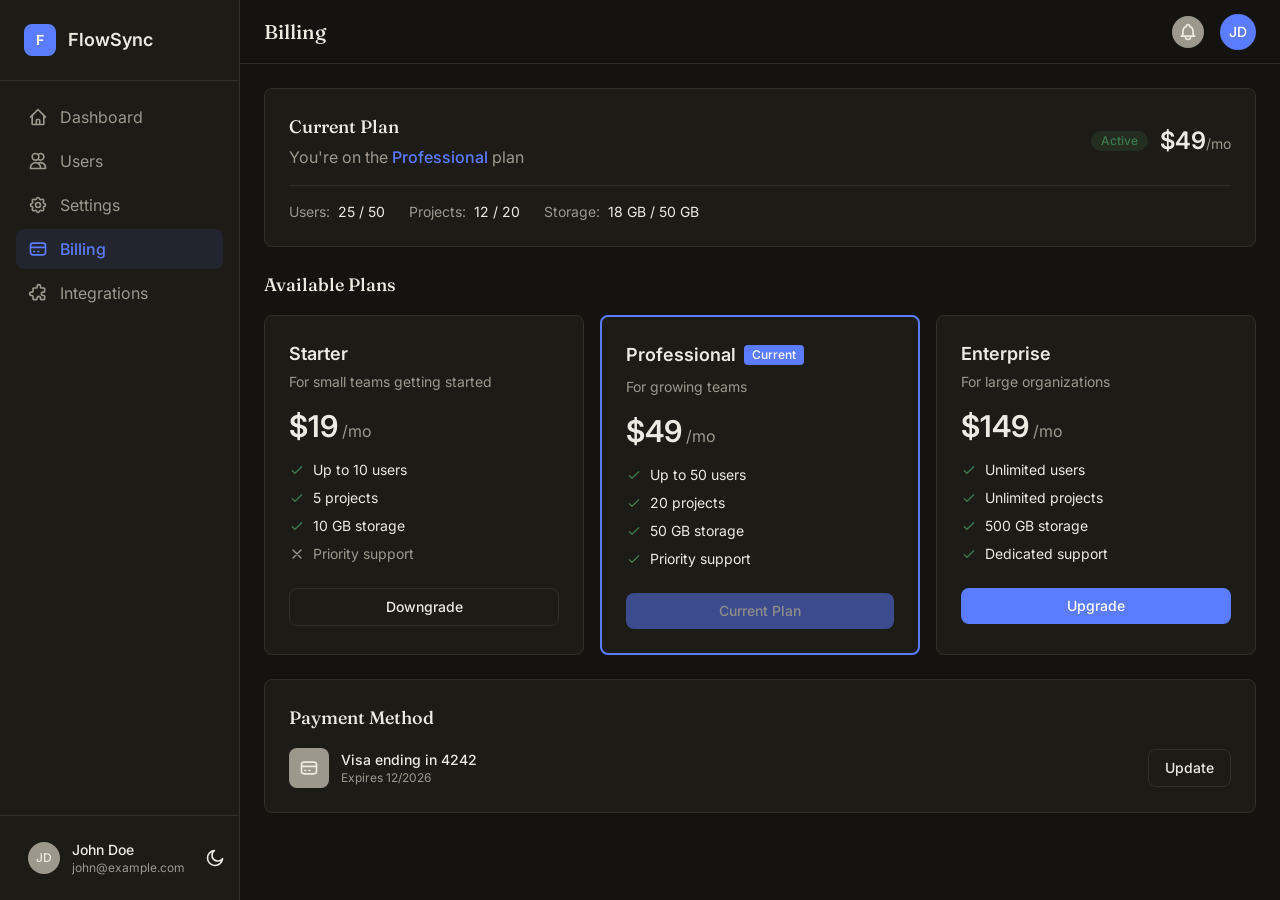
==== commit 65c22070: "refactor: wire HTML to new js/ ES modules, remove dead root-level main.js and dark-mode.js" ====
--- a/billing.html
+++ b/billing.html
@@ -368,7 +368,7 @@
 
   <div data-component="toast"></div>
 
-  <script src="main.js" defer></script>
-  <script src="dark-mode.js" defer></script>
+  <script type="module" src="js/main.js" defer></script>
+  <script type="module" src="js/dark-mode.js" defer></script>
 </body>
 </html>
--- a/output.css
+++ b/output.css
@@ -1,2 +1,2 @@
 /*! tailwindcss v4.2.2 | MIT License | https://tailwindcss.com */
-@layer properties{@supports (((-webkit-hyphens:none)) and (not (margin-trim:inline))) or ((-moz-orient:inline) and (not (color:rgb(from red r g b)))){*,:before,:after,::backdrop{--tw-translate-x:0;--tw-translate-y:0;--tw-translate-z:0;--tw-space-y-reverse:0;--tw-border-style:solid;--tw-font-weight:initial;--tw-shadow:0 0 #0000;--tw-shadow-color:initial;--tw-shadow-alpha:100%;--tw-inset-shadow:0 0 #0000;--tw-inset-shadow-color:initial;--tw-inset-shadow-alpha:100%;--tw-ring-color:initial;--tw-ring-shadow:0 0 #0000;--tw-inset-ring-color:initial;--tw-inset-ring-shadow:0 0 #0000;--tw-ring-inset:initial;--tw-ring-offset-width:0px;--tw-ring-offset-color:#fff;--tw-ring-offset-shadow:0 0 #0000;--tw-outline-style:solid;--tw-blur:initial;--tw-brightness:initial;--tw-contrast:initial;--tw-grayscale:initial;--tw-hue-rotate:initial;--tw-invert:initial;--tw-opacity:initial;--tw-saturate:initial;--tw-sepia:initial;--tw-drop-shadow:initial;--tw-drop-shadow-color:initial;--tw-drop-shadow-alpha:100%;--tw-drop-shadow-size:initial;--tw-duration:initial;--tw-content:"";--tw-tracking:initial;--tw-divide-y-reverse:0;--tw-ease:initial}}}@layer theme{:root,:host{--font-sans:"Inter", ui-sans-serif, system-ui, sans-serif, "Apple Color Emoji", "Segoe UI Emoji", "Segoe UI Symbol", "Noto Color Emoji";--font-mono:"JetBrains Mono", ui-monospace, SFMono-Regular, Menlo, Monaco, Consolas, "Liberation Mono", "Courier New", monospace;--color-black:#000;--color-white:#fff;--spacing:.25rem;--container-md:28rem;--container-2xl:42rem;--text-xs:.75rem;--text-xs--line-height:calc(1 / .75);--text-sm:.875rem;--text-sm--line-height:calc(1.25 / .875);--text-lg:1.125rem;--text-lg--line-height:calc(1.75 / 1.125);--text-xl:1.25rem;--text-xl--line-height:calc(1.75 / 1.25);--text-2xl:1.5rem;--text-2xl--line-height:calc(2 / 1.5);--text-3xl:1.875rem;--text-3xl--line-height:calc(2.25 / 1.875);--font-weight-normal:400;--font-weight-medium:500;--font-weight-semibold:600;--font-weight-bold:700;--tracking-wider:.05em;--radius-lg:.5rem;--ease-in-out:cubic-bezier(.4, 0, .2, 1);--default-transition-duration:.15s;--default-transition-timing-function:cubic-bezier(.4, 0, .2, 1);--default-font-family:var(--font-sans);--default-mono-font-family:var(--font-mono);--color-primary:#2D5BFF;--color-primary-dark:#1E42D6;--color-secondary:#8b5cf6;--color-slack:#4a154b;--color-github:#24292e;--color-notion:#000;--color-linear:#5e6ad2;--color-figma:#f24e1e;--color-discord:#5865f2;--color-background:#F7F5F0;--color-surface:#FFFFFF;--color-foreground:#1A1A1A;--color-muted:#8A8A85;--color-border:#DEDAD0;--color-danger:#C1443C;--color-danger-dark:#A3372F;--color-success:#3D7A4E;--font-serif:"Fraunces",ui-serif,Georgia,serif;--font-editorial-mono:"JetBrains Mono",ui-monospace,monospace}}@layer base{*,:after,:before,::backdrop{box-sizing:border-box;border:0 solid;margin:0;padding:0}::file-selector-button{box-sizing:border-box;border:0 solid;margin:0;padding:0}html,:host{-webkit-text-size-adjust:100%;tab-size:4;line-height:1.5;font-family:var(--default-font-family,ui-sans-serif, system-ui, sans-serif, "Apple Color Emoji", "Segoe UI Emoji", "Segoe UI Symbol", "Noto Color Emoji");font-feature-settings:var(--default-font-feature-settings,normal);font-variation-settings:var(--default-font-variation-settings,normal);-webkit-tap-highlight-color:transparent}hr{height:0;color:inherit;border-top-width:1px}abbr:where([title]){-webkit-text-decoration:underline dotted;text-decoration:underline dotted}h1,h2,h3,h4,h5,h6{font-size:inherit;font-weight:inherit}a{color:inherit;-webkit-text-decoration:inherit;-webkit-text-decoration:inherit;-webkit-text-decoration:inherit;text-decoration:inherit}b,strong{font-weight:bolder}code,kbd,samp,pre{font-family:var(--default-mono-font-family,ui-monospace, SFMono-Regular, Menlo, Monaco, Consolas, "Liberation Mono", "Courier New", monospace);font-feature-settings:var(--default-mono-font-feature-settings,normal);font-variation-settings:var(--default-mono-font-variation-settings,normal);font-size:1em}small{font-size:80%}sub,sup{vertical-align:baseline;font-size:75%;line-height:0;position:relative}sub{bottom:-.25em}sup{top:-.5em}table{text-indent:0;border-color:inherit;border-collapse:collapse}:-moz-focusring{outline:auto}progress{vertical-align:baseline}summary{display:list-item}ol,ul,menu{list-style:none}img,svg,video,canvas,audio,iframe,embed,object{vertical-align:middle;display:block}img,video{max-width:100%;height:auto}button,input,select,optgroup,textarea{font:inherit;font-feature-settings:inherit;font-variation-settings:inherit;letter-spacing:inherit;color:inherit;opacity:1;background-color:#0000;border-radius:0}::file-selector-button{font:inherit;font-feature-settings:inherit;font-variation-settings:inherit;letter-spacing:inherit;color:inherit;opacity:1;background-color:#0000;border-radius:0}:where(select:is([multiple],[size])) optgroup{font-weight:bolder}:where(select:is([multiple],[size])) optgroup option{padding-inline-start:20px}::file-selector-button{margin-inline-end:4px}::placeholder{opacity:1}@supports (not ((-webkit-appearance:-apple-pay-button))) or (contain-intrinsic-size:1px){::placeholder{color:currentColor}@supports (color:color-mix(in lab, red, red)){::placeholder{color:color-mix(in oklab, currentcolor 50%, transparent)}}}textarea{resize:vertical}::-webkit-search-decoration{-webkit-appearance:none}::-webkit-date-and-time-value{min-height:1lh;text-align:inherit}::-webkit-datetime-edit{display:inline-flex}::-webkit-datetime-edit-fields-wrapper{padding:0}::-webkit-datetime-edit{padding-block:0}::-webkit-datetime-edit-year-field{padding-block:0}::-webkit-datetime-edit-month-field{padding-block:0}::-webkit-datetime-edit-day-field{padding-block:0}::-webkit-datetime-edit-hour-field{padding-block:0}::-webkit-datetime-edit-minute-field{padding-block:0}::-webkit-datetime-edit-second-field{padding-block:0}::-webkit-datetime-edit-millisecond-field{padding-block:0}::-webkit-datetime-edit-meridiem-field{padding-block:0}::-webkit-calendar-picker-indicator{line-height:1}:-moz-ui-invalid{box-shadow:none}button,input:where([type=button],[type=reset],[type=submit]){appearance:button}::file-selector-button{appearance:button}::-webkit-inner-spin-button{height:auto}::-webkit-outer-spin-button{height:auto}[hidden]:where(:not([hidden=until-found])){display:none!important}:root{--color-background:#fff;--color-surface:#f4f4f5;--color-foreground:#18181b;--color-muted:#71717a;--color-border:#e4e4e7}.dark{--color-background:#15130F;--color-surface:#1D1B16;--color-foreground:#EDEAE2;--color-muted:#9C988C;--color-border:#332F27;--color-primary:#5B7CFF;--color-primary-dark:#3F5FE0}}@layer components{.btn-primary{justify-content:center;align-items:center;gap:calc(var(--spacing) * 2);border-radius:var(--radius-lg);background-color:var(--color-primary);padding-inline:calc(var(--spacing) * 4);padding-block:calc(var(--spacing) * 2);font-size:var(--text-sm);line-height:var(--tw-leading,var(--text-sm--line-height));--tw-font-weight:var(--font-weight-medium);font-weight:var(--font-weight-medium);color:#09090b;transition-property:color,background-color,border-color,outline-color,text-decoration-color,fill,stroke,--tw-gradient-from,--tw-gradient-via,--tw-gradient-to;transition-timing-function:var(--tw-ease,var(--default-transition-timing-function));transition-duration:var(--tw-duration,var(--default-transition-duration));display:inline-flex}@media (hover:hover){.btn-primary:hover{background-color:var(--color-primary-dark)}}.btn-primary:focus{--tw-ring-shadow:var(--tw-ring-inset,) 0 0 0 calc(2px + var(--tw-ring-offset-width)) var(--tw-ring-color,currentcolor);box-shadow:var(--tw-inset-shadow), var(--tw-inset-ring-shadow), var(--tw-ring-offset-shadow), var(--tw-ring-shadow), var(--tw-shadow);--tw-ring-color:var(--color-primary);--tw-ring-offset-width:2px;--tw-ring-offset-shadow:var(--tw-ring-inset,) 0 0 0 var(--tw-ring-offset-width) var(--tw-ring-offset-color);--tw-ring-offset-color:var(--color-background);--tw-outline-style:none;outline-style:none}.btn-primary:disabled{cursor:not-allowed;opacity:.5}.btn-secondary{justify-content:center;align-items:center;gap:calc(var(--spacing) * 2);border-radius:var(--radius-lg);border-style:var(--tw-border-style);border-width:1px;border-color:var(--color-border);background-color:var(--color-surface);padding-inline:calc(var(--spacing) * 4);padding-block:calc(var(--spacing) * 2);font-size:var(--text-sm);line-height:var(--tw-leading,var(--text-sm--line-height));--tw-font-weight:var(--font-weight-medium);font-weight:var(--font-weight-medium);color:var(--color-foreground);transition-property:color,background-color,border-color,outline-color,text-decoration-color,fill,stroke,--tw-gradient-from,--tw-gradient-via,--tw-gradient-to;transition-timing-function:var(--tw-ease,var(--default-transition-timing-function));transition-duration:var(--tw-duration,var(--default-transition-duration));display:inline-flex}@media (hover:hover){.btn-secondary:hover{background-color:#71717a33}@supports (color:color-mix(in lab, red, red)){.btn-secondary:hover{background-color:color-mix(in oklab, var(--color-muted) 20%, transparent)}}}.btn-secondary:focus{--tw-ring-shadow:var(--tw-ring-inset,) 0 0 0 calc(2px + var(--tw-ring-offset-width)) var(--tw-ring-color,currentcolor);box-shadow:var(--tw-inset-shadow), var(--tw-inset-ring-shadow), var(--tw-ring-offset-shadow), var(--tw-ring-shadow), var(--tw-shadow);--tw-ring-color:var(--color-muted);--tw-ring-offset-width:2px;--tw-ring-offset-shadow:var(--tw-ring-inset,) 0 0 0 var(--tw-ring-offset-width) var(--tw-ring-offset-color);--tw-ring-offset-color:var(--color-background);--tw-outline-style:none;outline-style:none}.btn-secondary:disabled{cursor:not-allowed;opacity:.5}.btn-danger{justify-content:center;align-items:center;gap:calc(var(--spacing) * 2);border-radius:var(--radius-lg);background-color:var(--color-danger);padding-inline:calc(var(--spacing) * 4);padding-block:calc(var(--spacing) * 2);font-size:var(--text-sm);line-height:var(--tw-leading,var(--text-sm--line-height));--tw-font-weight:var(--font-weight-medium);font-weight:var(--font-weight-medium);color:var(--color-white);transition-property:color,background-color,border-color,outline-color,text-decoration-color,fill,stroke,--tw-gradient-from,--tw-gradient-via,--tw-gradient-to;transition-timing-function:var(--tw-ease,var(--default-transition-timing-function));transition-duration:var(--tw-duration,var(--default-transition-duration));display:inline-flex}@media (hover:hover){.btn-danger:hover{background-color:var(--color-danger-dark)}}.btn-danger:focus{--tw-ring-shadow:var(--tw-ring-inset,) 0 0 0 calc(2px + var(--tw-ring-offset-width)) var(--tw-ring-color,currentcolor);box-shadow:var(--tw-inset-shadow), var(--tw-inset-ring-shadow), var(--tw-ring-offset-shadow), var(--tw-ring-shadow), var(--tw-shadow);--tw-ring-color:var(--color-danger);--tw-ring-offset-width:2px;--tw-ring-offset-shadow:var(--tw-ring-inset,) 0 0 0 var(--tw-ring-offset-width) var(--tw-ring-offset-color);--tw-ring-offset-color:var(--color-background);--tw-outline-style:none;outline-style:none}.btn-danger:disabled{cursor:not-allowed;opacity:.5}.card-selected{border-color:var(--color-primary);background-color:#2d5bff0d}@supports (color:color-mix(in lab, red, red)){.card-selected{background-color:color-mix(in oklab, var(--color-primary) 5%, transparent)}}.card{border-radius:var(--radius-lg);border-style:var(--tw-border-style);border-width:1px;border-color:var(--color-border);background-color:var(--color-surface);padding:calc(var(--spacing) * 6)}.card-header{margin-inline:calc(var(--spacing) * -6);margin-top:calc(var(--spacing) * -6);margin-bottom:calc(var(--spacing) * 6);border-bottom-style:var(--tw-border-style);border-bottom-width:1px;border-color:var(--color-border);padding-inline:calc(var(--spacing) * 6);padding-block:calc(var(--spacing) * 4)}.input{border-radius:var(--radius-lg);border-style:var(--tw-border-style);border-width:1px;border-color:var(--color-border);background-color:var(--color-background);width:100%;padding-inline:calc(var(--spacing) * 3);padding-block:calc(var(--spacing) * 2);color:var(--color-foreground);transition-property:color,background-color,border-color,outline-color,text-decoration-color,fill,stroke,--tw-gradient-from,--tw-gradient-via,--tw-gradient-to;transition-timing-function:var(--tw-ease,var(--default-transition-timing-function));transition-duration:var(--tw-duration,var(--default-transition-duration))}.input::placeholder{color:var(--color-muted)}.input:focus{--tw-ring-shadow:var(--tw-ring-inset,) 0 0 0 calc(2px + var(--tw-ring-offset-width)) var(--tw-ring-color,currentcolor);box-shadow:var(--tw-inset-shadow), var(--tw-inset-ring-shadow), var(--tw-ring-offset-shadow), var(--tw-ring-shadow), var(--tw-shadow);--tw-ring-color:var(--color-primary);--tw-outline-style:none;border-color:#0000;outline-style:none}input[type=search][placeholder="Search users..."]::-webkit-search-cancel-button{appearance:none;cursor:pointer;background:url("data:image/svg+xml,%3Csvg xmlns='http://www.w3.org/2000/svg' viewBox='0 0 16 16' fill='none'%3E%3Ccircle cx='8' cy='8' r='7' fill='%232D5BFF'/%3E%3Cpath stroke='%23ffffff' stroke-width='1.5' stroke-linecap='round' d='M5.5 5.5l5 5M10.5 5.5l-5 5'/%3E%3C/svg%3E") 50%/contain no-repeat;width:1rem;height:1rem}input[type=search][placeholder="Search users..."]::-ms-clear{cursor:pointer;color:#0000;background:url("data:image/svg+xml,%3Csvg xmlns='http://www.w3.org/2000/svg' viewBox='0 0 16 16' fill='none'%3E%3Ccircle cx='8' cy='8' r='7' fill='%232D5BFF'/%3E%3Cpath stroke='%23ffffff' stroke-width='1.5' stroke-linecap='round' d='M5.5 5.5l5 5M10.5 5.5l-5 5'/%3E%3C/svg%3E") 50%/contain no-repeat;width:1rem;height:1rem}.input-label{margin-bottom:calc(var(--spacing) * 1.5);font-size:var(--text-sm);line-height:var(--tw-leading,var(--text-sm--line-height));--tw-font-weight:var(--font-weight-medium);font-weight:var(--font-weight-medium);color:var(--color-foreground);display:block}.input-error{border-color:var(--color-danger)}.input-error:focus{--tw-ring-color:var(--color-danger)}.input-error-message{margin-top:calc(var(--spacing) * 1.5);font-size:var(--text-sm);line-height:var(--tw-leading,var(--text-sm--line-height));color:var(--color-danger)}.badge-active{background-color:#22c55e33;border-radius:3.40282e38px;align-items:center;display:inline-flex}@supports (color:color-mix(in lab, red, red)){.badge-active{background-color:color-mix(in oklab, var(--color-success) 20%, transparent)}}.badge-active{padding-inline:calc(var(--spacing) * 2.5);padding-block:calc(var(--spacing) * .5);font-size:var(--text-xs);line-height:var(--tw-leading,var(--text-xs--line-height));--tw-font-weight:var(--font-weight-medium);font-weight:var(--font-weight-medium);color:var(--color-success)}.badge-inactive{background-color:#71717a33;border-radius:3.40282e38px;align-items:center;display:inline-flex}@supports (color:color-mix(in lab, red, red)){.badge-inactive{background-color:color-mix(in oklab, var(--color-muted) 20%, transparent)}}.badge-inactive{padding-inline:calc(var(--spacing) * 2.5);padding-block:calc(var(--spacing) * .5);font-size:var(--text-xs);line-height:var(--tw-leading,var(--text-xs--line-height));--tw-font-weight:var(--font-weight-medium);font-weight:var(--font-weight-medium);color:var(--color-muted)}.badge-danger{background-color:#ef444433;border-radius:3.40282e38px;align-items:center;display:inline-flex}@supports (color:color-mix(in lab, red, red)){.badge-danger{background-color:color-mix(in oklab, var(--color-danger) 20%, transparent)}}.badge-danger{padding-inline:calc(var(--spacing) * 2.5);padding-block:calc(var(--spacing) * .5);font-size:var(--text-xs);line-height:var(--tw-leading,var(--text-xs--line-height));--tw-font-weight:var(--font-weight-medium);font-weight:var(--font-weight-medium);color:var(--color-danger)}.table-container{border-radius:var(--radius-lg);width:100%;overflow-x:auto}.table{text-align:left;width:100%;font-size:var(--text-sm);line-height:var(--tw-leading,var(--text-sm--line-height))}.table-header{background-color:var(--color-surface);font-size:var(--text-xs);line-height:var(--tw-leading,var(--text-xs--line-height));--tw-tracking:var(--tracking-wider);letter-spacing:var(--tracking-wider);color:var(--color-muted);text-transform:uppercase}.table-header th{padding-inline:calc(var(--spacing) * 4);padding-block:calc(var(--spacing) * 3);--tw-font-weight:var(--font-weight-medium);font-weight:var(--font-weight-medium)}:where(.table-body>:not(:last-child)){--tw-divide-y-reverse:0;border-bottom-style:var(--tw-border-style);border-top-style:var(--tw-border-style);border-top-width:calc(1px * var(--tw-divide-y-reverse));border-bottom-width:calc(1px * calc(1 - var(--tw-divide-y-reverse)));border-color:var(--color-border)}.table-body{background-color:var(--color-surface)}.table-body tr{transition-property:color,background-color,border-color,outline-color,text-decoration-color,fill,stroke,--tw-gradient-from,--tw-gradient-via,--tw-gradient-to;transition-timing-function:var(--tw-ease,var(--default-transition-timing-function));transition-duration:var(--tw-duration,var(--default-transition-duration))}@media (hover:hover){.table-body tr:hover{background-color:#71717a1a}@supports (color:color-mix(in lab, red, red)){.table-body tr:hover{background-color:color-mix(in oklab, var(--color-muted) 10%, transparent)}}}.table-body td{padding-inline:calc(var(--spacing) * 4);padding-block:calc(var(--spacing) * 3);color:var(--color-foreground)}.form-error{margin-top:calc(var(--spacing) * 1.5);font-size:var(--text-xs);line-height:var(--tw-leading,var(--text-xs--line-height));color:var(--color-danger);display:block}.toast{--tw-translate-x:100%;translate:var(--tw-translate-x) var(--tw-translate-y);opacity:0;transition-property:all;transition-timing-function:var(--tw-ease,var(--default-transition-timing-function));transition-duration:var(--tw-duration,var(--default-transition-duration));--tw-duration:.3s;--tw-ease:var(--ease-in-out);transition-duration:.3s;transition-timing-function:var(--ease-in-out)}.toast-visible{--tw-translate-x:calc(var(--spacing) * 0);translate:var(--tw-translate-x) var(--tw-translate-y);opacity:1}@media (min-width:681px){.toast{width:20rem;right:16px}}@media (max-width:680px){.toast{width:auto;max-width:calc(100vw - 32px);left:16px;right:16px}}.toast-content{align-items:center;gap:calc(var(--spacing) * 3);border-radius:var(--radius-lg);border-style:var(--tw-border-style);border-width:1px;border-color:var(--color-border);background-color:var(--color-surface);padding-inline:calc(var(--spacing) * 4);padding-block:calc(var(--spacing) * 3);--tw-shadow:0 10px 15px -3px var(--tw-shadow-color,#0000001a), 0 4px 6px -4px var(--tw-shadow-color,#0000001a);box-shadow:var(--tw-inset-shadow), var(--tw-inset-ring-shadow), var(--tw-ring-offset-shadow), var(--tw-ring-shadow), var(--tw-shadow);display:flex}.toast--success .toast-content{border-color:var(--color-success);background-color:#22c55e33}@supports (color:color-mix(in lab, red, red)){.toast--success .toast-content{background-color:color-mix(in oklab, var(--color-success) 20%, transparent)}}.toast--success .toast-content{color:var(--color-success)}.toast--error .toast-content{border-color:var(--color-danger);background-color:#ef444433}@supports (color:color-mix(in lab, red, red)){.toast--error .toast-content{background-color:color-mix(in oklab, var(--color-danger) 20%, transparent)}}.toast--error .toast-content{color:var(--color-danger)}.modal-hidden{display:none}.modal{inset:calc(var(--spacing) * 0);z-index:50;transition-property:all;transition-timing-function:var(--tw-ease,var(--default-transition-timing-function));transition-duration:var(--tw-duration,var(--default-transition-duration));--tw-duration:.3s;--tw-ease:var(--ease-in-out);transition-duration:.3s;transition-timing-function:var(--ease-in-out);position:fixed;overflow:hidden}.modal-backdrop{inset:calc(var(--spacing) * 0);background-color:#00000080;position:absolute}@supports (color:color-mix(in lab, red, red)){.modal-backdrop{background-color:color-mix(in oklab, var(--color-black) 50%, transparent)}}.modal-backdrop{opacity:0;transition-property:opacity;transition-timing-function:var(--tw-ease,var(--default-transition-timing-function));transition-duration:var(--tw-duration,var(--default-transition-duration));--tw-duration:.3s;--tw-ease:var(--ease-in-out);transition-duration:.3s;transition-timing-function:var(--ease-in-out)}.modal.modal-open .modal-backdrop{opacity:1}.modal-panel-container{inset:calc(var(--spacing) * 0);padding:calc(var(--spacing) * 4);justify-content:center;align-items:center;display:flex;position:absolute;overflow:hidden}.modal-panel{width:100%;max-width:var(--container-md);--tw-translate-y:calc(var(--spacing) * 4);translate:var(--tw-translate-x) var(--tw-translate-y);border-radius:var(--radius-lg);border-style:var(--tw-border-style);border-width:1px;border-color:var(--color-border);background-color:var(--color-surface);padding:calc(var(--spacing) * 6);opacity:0;transition-property:all;transition-timing-function:var(--tw-ease,var(--default-transition-timing-function));transition-duration:var(--tw-duration,var(--default-transition-duration));--tw-duration:.3s;--tw-ease:var(--ease-in-out);transition-duration:.3s;transition-timing-function:var(--ease-in-out);position:relative}.modal.modal-open .modal-panel{--tw-translate-x:calc(var(--spacing) * 0);translate:var(--tw-translate-x) var(--tw-translate-y);opacity:1}}@layer utilities{.visible{visibility:visible}.sr-only{clip-path:inset(50%);white-space:nowrap;border-width:0;width:1px;height:1px;margin:-1px;padding:0;position:absolute;overflow:hidden}.absolute{position:absolute}.fixed{position:fixed}.relative{position:relative}.sticky{position:sticky}.inset-0{inset:calc(var(--spacing) * 0)}.inset-y-0{inset-block:calc(var(--spacing) * 0)}.top-0{top:calc(var(--spacing) * 0)}.top-1\/2{top:50%}.right-0{right:calc(var(--spacing) * 0)}.bottom-4{bottom:calc(var(--spacing) * 4)}.left-0{left:calc(var(--spacing) * 0)}.left-3{left:calc(var(--spacing) * 3)}.z-10{z-index:10}.z-20{z-index:20}.z-50{z-index:50}.mt-0\.5{margin-top:calc(var(--spacing) * .5)}.mt-1{margin-top:calc(var(--spacing) * 1)}.mt-2{margin-top:calc(var(--spacing) * 2)}.mt-3{margin-top:calc(var(--spacing) * 3)}.mt-4{margin-top:calc(var(--spacing) * 4)}.mt-6{margin-top:calc(var(--spacing) * 6)}.-mb-px{margin-bottom:-1px}.mb-2{margin-bottom:calc(var(--spacing) * 2)}.mb-4{margin-bottom:calc(var(--spacing) * 4)}.mb-6{margin-bottom:calc(var(--spacing) * 6)}.-ml-2{margin-left:calc(var(--spacing) * -2)}.ml-1{margin-left:calc(var(--spacing) * 1)}.block{display:block}.flex{display:flex}.grid{display:grid}.hidden{display:none}.inline{display:inline}.inline-flex{display:inline-flex}.table{display:table}.h-4{height:calc(var(--spacing) * 4)}.h-5{height:calc(var(--spacing) * 5)}.h-6{height:calc(var(--spacing) * 6)}.h-8{height:calc(var(--spacing) * 8)}.h-9{height:calc(var(--spacing) * 9)}.h-10{height:calc(var(--spacing) * 10)}.h-16{height:calc(var(--spacing) * 16)}.h-52{height:calc(var(--spacing) * 52)}.max-h-64{max-height:calc(var(--spacing) * 64)}.min-h-screen{min-height:100vh}.w-4{width:calc(var(--spacing) * 4)}.w-5{width:calc(var(--spacing) * 5)}.w-6{width:calc(var(--spacing) * 6)}.w-8{width:calc(var(--spacing) * 8)}.w-9{width:calc(var(--spacing) * 9)}.w-10{width:calc(var(--spacing) * 10)}.w-11{width:calc(var(--spacing) * 11)}.w-16{width:calc(var(--spacing) * 16)}.w-48{width:calc(var(--spacing) * 48)}.w-60{width:calc(var(--spacing) * 60)}.w-72{width:calc(var(--spacing) * 72)}.w-80{width:calc(var(--spacing) * 80)}.w-\[5\%\]{width:5%}.w-\[15\%\]{width:15%}.w-\[25\%\]{width:25%}.w-full{width:100%}.max-w-2xl{max-width:var(--container-2xl)}.max-w-md{max-width:var(--container-md)}.min-w-0{min-width:calc(var(--spacing) * 0)}.min-w-\[640px\]{min-width:640px}.flex-1{flex:1}.flex-shrink-0,.shrink-0{flex-shrink:0}.-translate-x-full{--tw-translate-x:-100%;translate:var(--tw-translate-x) var(--tw-translate-y)}.-translate-y-1\/2{--tw-translate-y:calc(calc(1 / 2 * 100%) * -1);translate:var(--tw-translate-x) var(--tw-translate-y)}.cursor-pointer{cursor:pointer}.resize{resize:both}.grid-cols-1{grid-template-columns:repeat(1,minmax(0,1fr))}.grid-cols-\[240px_1fr\]{grid-template-columns:240px 1fr}.flex-col{flex-direction:column}.flex-wrap{flex-wrap:wrap}.items-center{align-items:center}.items-start{align-items:flex-start}.justify-between{justify-content:space-between}.justify-center{justify-content:center}.gap-2{gap:calc(var(--spacing) * 2)}.gap-3{gap:calc(var(--spacing) * 3)}.gap-4{gap:calc(var(--spacing) * 4)}.gap-6{gap:calc(var(--spacing) * 6)}:where(.space-y-1>:not(:last-child)){--tw-space-y-reverse:0;margin-block-start:calc(calc(var(--spacing) * 1) * var(--tw-space-y-reverse));margin-block-end:calc(calc(var(--spacing) * 1) * calc(1 - var(--tw-space-y-reverse)))}:where(.space-y-2>:not(:last-child)){--tw-space-y-reverse:0;margin-block-start:calc(calc(var(--spacing) * 2) * var(--tw-space-y-reverse));margin-block-end:calc(calc(var(--spacing) * 2) * calc(1 - var(--tw-space-y-reverse)))}:where(.space-y-3>:not(:last-child)){--tw-space-y-reverse:0;margin-block-start:calc(calc(var(--spacing) * 3) * var(--tw-space-y-reverse));margin-block-end:calc(calc(var(--spacing) * 3) * calc(1 - var(--tw-space-y-reverse)))}:where(.space-y-4>:not(:last-child)){--tw-space-y-reverse:0;margin-block-start:calc(calc(var(--spacing) * 4) * var(--tw-space-y-reverse));margin-block-end:calc(calc(var(--spacing) * 4) * calc(1 - var(--tw-space-y-reverse)))}:where(.space-y-6>:not(:last-child)){--tw-space-y-reverse:0;margin-block-start:calc(calc(var(--spacing) * 6) * var(--tw-space-y-reverse));margin-block-end:calc(calc(var(--spacing) * 6) * calc(1 - var(--tw-space-y-reverse)))}.self-start{align-self:flex-start}.truncate{text-overflow:ellipsis;white-space:nowrap;overflow:hidden}.overflow-hidden{overflow:hidden}.overflow-x-hidden{overflow-x:hidden}.overflow-y-auto{overflow-y:auto}.rounded{border-radius:.25rem}.rounded-full{border-radius:3.40282e38px}.rounded-lg{border-radius:var(--radius-lg)}.border{border-style:var(--tw-border-style);border-width:1px}.border-2{border-style:var(--tw-border-style);border-width:2px}.border-t{border-top-style:var(--tw-border-style);border-top-width:1px}.border-r{border-right-style:var(--tw-border-style);border-right-width:1px}.border-b{border-bottom-style:var(--tw-border-style);border-bottom-width:1px}.border-b-2{border-bottom-style:var(--tw-border-style);border-bottom-width:2px}.border-\[--color-border\]{border-color:--color-border}.border-border{border-color:var(--color-border)}.border-primary{border-color:var(--color-primary)}.border-transparent{border-color:#0000}.bg-\[--color-surface\]{background-color:--color-surface}.bg-\[var\(--color-discord\)\]{background-color:var(--color-discord)}.bg-\[var\(--color-figma\)\]{background-color:var(--color-figma)}.bg-\[var\(--color-github\)\]{background-color:var(--color-github)}.bg-\[var\(--color-linear\)\]{background-color:var(--color-linear)}.bg-\[var\(--color-notion\)\]{background-color:var(--color-notion)}.bg-\[var\(--color-slack\)\]{background-color:var(--color-slack)}.bg-background{background-color:var(--color-background)}.bg-black\/50{background-color:#00000080}@supports (color:color-mix(in lab, red, red)){.bg-black\/50{background-color:color-mix(in oklab, var(--color-black) 50%, transparent)}}.bg-danger\/10{background-color:#ef44441a}@supports (color:color-mix(in lab, red, red)){.bg-danger\/10{background-color:color-mix(in oklab, var(--color-danger) 10%, transparent)}}.bg-danger\/20{background-color:#ef444433}@supports (color:color-mix(in lab, red, red)){.bg-danger\/20{background-color:color-mix(in oklab, var(--color-danger) 20%, transparent)}}.bg-muted{background-color:var(--color-muted)}.bg-muted\/20{background-color:#71717a33}@supports (color:color-mix(in lab, red, red)){.bg-muted\/20{background-color:color-mix(in oklab, var(--color-muted) 20%, transparent)}}.bg-primary{background-color:var(--color-primary)}.bg-primary\/10{background-color:#2d5bff1a}@supports (color:color-mix(in lab, red, red)){.bg-primary\/10{background-color:color-mix(in oklab, var(--color-primary) 10%, transparent)}}.bg-primary\/20{background-color:#2d5bff33}@supports (color:color-mix(in lab, red, red)){.bg-primary\/20{background-color:color-mix(in oklab, var(--color-primary) 20%, transparent)}}.bg-secondary\/10{background-color:#8b5cf61a}@supports (color:color-mix(in lab, red, red)){.bg-secondary\/10{background-color:color-mix(in oklab, var(--color-secondary) 10%, transparent)}}.bg-secondary\/20{background-color:#8b5cf633}@supports (color:color-mix(in lab, red, red)){.bg-secondary\/20{background-color:color-mix(in oklab, var(--color-secondary) 20%, transparent)}}.bg-success\/10{background-color:#22c55e1a}@supports (color:color-mix(in lab, red, red)){.bg-success\/10{background-color:color-mix(in oklab, var(--color-success) 10%, transparent)}}.bg-surface{background-color:var(--color-surface)}.bg-white{background-color:var(--color-white)}.\!p-0{padding:calc(var(--spacing) * 0)!important}.\!p-4{padding:calc(var(--spacing) * 4)!important}.p-1{padding:calc(var(--spacing) * 1)}.p-2{padding:calc(var(--spacing) * 2)}.p-3{padding:calc(var(--spacing) * 3)}.p-4{padding:calc(var(--spacing) * 4)}.p-6{padding:calc(var(--spacing) * 6)}.px-1{padding-inline:calc(var(--spacing) * 1)}.px-2{padding-inline:calc(var(--spacing) * 2)}.px-3{padding-inline:calc(var(--spacing) * 3)}.px-4{padding-inline:calc(var(--spacing) * 4)}.py-0\.5{padding-block:calc(var(--spacing) * .5)}.py-1{padding-block:calc(var(--spacing) * 1)}.py-1\.5{padding-block:calc(var(--spacing) * 1.5)}.py-2{padding-block:calc(var(--spacing) * 2)}.py-3{padding-block:calc(var(--spacing) * 3)}.pt-4{padding-top:calc(var(--spacing) * 4)}.pl-10{padding-left:calc(var(--spacing) * 10)}.text-2xl{font-size:var(--text-2xl);line-height:var(--tw-leading,var(--text-2xl--line-height))}.text-3xl{font-size:var(--text-3xl);line-height:var(--tw-leading,var(--text-3xl--line-height))}.text-lg{font-size:var(--text-lg);line-height:var(--tw-leading,var(--text-lg--line-height))}.text-sm{font-size:var(--text-sm);line-height:var(--tw-leading,var(--text-sm--line-height))}.text-xl{font-size:var(--text-xl);line-height:var(--tw-leading,var(--text-xl--line-height))}.text-xs{font-size:var(--text-xs);line-height:var(--tw-leading,var(--text-xs--line-height))}.font-bold{--tw-font-weight:var(--font-weight-bold);font-weight:var(--font-weight-bold)}.font-medium{--tw-font-weight:var(--font-weight-medium);font-weight:var(--font-weight-medium)}.font-normal{--tw-font-weight:var(--font-weight-normal);font-weight:var(--font-weight-normal)}.font-semibold{--tw-font-weight:var(--font-weight-semibold);font-weight:var(--font-weight-semibold)}.whitespace-nowrap{white-space:nowrap}.text-\[--color-muted\]{color:--color-muted}.text-danger{color:var(--color-danger)}.text-foreground{color:var(--color-foreground)}.text-muted{color:var(--color-muted)}.text-primary{color:var(--color-primary)}.text-on-primary{color:#09090b}.text-secondary{color:var(--color-secondary)}.text-success{color:var(--color-success)}.text-white{color:var(--color-white)}.shadow-lg{--tw-shadow:0 10px 15px -3px var(--tw-shadow-color,#0000001a), 0 4px 6px -4px var(--tw-shadow-color,#0000001a);box-shadow:var(--tw-inset-shadow), var(--tw-inset-ring-shadow), var(--tw-ring-offset-shadow), var(--tw-ring-shadow), var(--tw-shadow)}.ring{--tw-ring-shadow:var(--tw-ring-inset,) 0 0 0 calc(1px + var(--tw-ring-offset-width)) var(--tw-ring-color,currentcolor);box-shadow:var(--tw-inset-shadow), var(--tw-inset-ring-shadow), var(--tw-ring-offset-shadow), var(--tw-ring-shadow), var(--tw-shadow)}.outline{outline-style:var(--tw-outline-style);outline-width:1px}.invert{--tw-invert:invert(100%);filter:var(--tw-blur,) var(--tw-brightness,) var(--tw-contrast,) var(--tw-grayscale,) var(--tw-hue-rotate,) var(--tw-invert,) var(--tw-saturate,) var(--tw-sepia,) var(--tw-drop-shadow,)}.transition{transition-property:color,background-color,border-color,outline-color,text-decoration-color,fill,stroke,--tw-gradient-from,--tw-gradient-via,--tw-gradient-to,opacity,box-shadow,transform,translate,scale,rotate,filter,-webkit-backdrop-filter,backdrop-filter,display,content-visibility,overlay,pointer-events;transition-timing-function:var(--tw-ease,var(--default-transition-timing-function));transition-duration:var(--tw-duration,var(--default-transition-duration))}.transition-colors{transition-property:color,background-color,border-color,outline-color,text-decoration-color,fill,stroke,--tw-gradient-from,--tw-gradient-via,--tw-gradient-to;transition-timing-function:var(--tw-ease,var(--default-transition-timing-function));transition-duration:var(--tw-duration,var(--default-transition-duration))}.transition-transform{transition-property:transform,translate,scale,rotate;transition-timing-function:var(--tw-ease,var(--default-transition-timing-function));transition-duration:var(--tw-duration,var(--default-transition-duration))}.duration-200{--tw-duration:.2s;transition-duration:.2s}.peer-checked\:bg-primary:is(:where(.peer):checked~*){background-color:var(--color-primary)}.peer-focus\:ring-2:is(:where(.peer):focus~*){--tw-ring-shadow:var(--tw-ring-inset,) 0 0 0 calc(2px + var(--tw-ring-offset-width)) var(--tw-ring-color,currentcolor);box-shadow:var(--tw-inset-shadow), var(--tw-inset-ring-shadow), var(--tw-ring-offset-shadow), var(--tw-ring-shadow), var(--tw-shadow)}.peer-focus\:ring-primary\/50:is(:where(.peer):focus~*){--tw-ring-color:#2d5bff80}@supports (color:color-mix(in lab, red, red)){.peer-focus\:ring-primary\/50:is(:where(.peer):focus~*){--tw-ring-color:color-mix(in oklab, var(--color-primary) 50%, transparent)}}.after\:absolute:after{content:var(--tw-content);position:absolute}.after\:top-0\.5:after{content:var(--tw-content);top:calc(var(--spacing) * .5)}.after\:left-\[2px\]:after{content:var(--tw-content);left:2px}.after\:h-5:after{content:var(--tw-content);height:calc(var(--spacing) * 5)}.after\:w-5:after{content:var(--tw-content);width:calc(var(--spacing) * 5)}.after\:rounded-full:after{content:var(--tw-content);border-radius:3.40282e38px}.after\:bg-white:after{content:var(--tw-content);background-color:var(--color-white)}.after\:transition-all:after{content:var(--tw-content);transition-property:all;transition-timing-function:var(--tw-ease,var(--default-transition-timing-function));transition-duration:var(--tw-duration,var(--default-transition-duration))}.after\:content-\[\'\'\]:after{--tw-content:"";content:var(--tw-content)}.peer-checked\:after\:translate-x-full:is(:where(.peer):checked~*):after{content:var(--tw-content);--tw-translate-x:100%;translate:var(--tw-translate-x) var(--tw-translate-y)}@media (hover:hover){.hover\:border-border:hover{border-color:var(--color-border)}.hover\:bg-\[--color-surface\]:hover{background-color:--color-surface}.hover\:bg-muted\/10:hover{background-color:#71717a1a}@supports (color:color-mix(in lab, red, red)){.hover\:bg-muted\/10:hover{background-color:color-mix(in oklab, var(--color-muted) 10%, transparent)}}.hover\:bg-muted\/50:hover{background-color:#71717a80}@supports (color:color-mix(in lab, red, red)){.hover\:bg-muted\/50:hover{background-color:color-mix(in oklab, var(--color-muted) 50%, transparent)}}.hover\:bg-primary\/20:hover{background-color:#2d5bff33}@supports (color:color-mix(in lab, red, red)){.hover\:bg-primary\/20:hover{background-color:color-mix(in oklab, var(--color-primary) 20%, transparent)}}.hover\:text-\[--color-foreground\]:hover{color:--color-foreground}.hover\:text-foreground:hover{color:var(--color-foreground)}}.focus-visible\:ring-2:focus-visible{--tw-ring-shadow:var(--tw-ring-inset,) 0 0 0 calc(2px + var(--tw-ring-offset-width)) var(--tw-ring-color,currentcolor);box-shadow:var(--tw-inset-shadow), var(--tw-inset-ring-shadow), var(--tw-ring-offset-shadow), var(--tw-ring-shadow), var(--tw-shadow)}.focus-visible\:ring-\[--color-primary\]:focus-visible{--tw-ring-color:--color-primary}.focus-visible\:outline-none:focus-visible{--tw-outline-style:none;outline-style:none}@media (min-width:40rem){.sm\:w-80{width:calc(var(--spacing) * 80)}.sm\:grid-cols-2{grid-template-columns:repeat(2,minmax(0,1fr))}.sm\:flex-row{flex-direction:row}.sm\:items-center{align-items:center}.sm\:justify-between{justify-content:space-between}.sm\:self-auto{align-self:auto}}@media (min-width:48rem){.md\:sticky{position:sticky}.md\:top-0{top:calc(var(--spacing) * 0)}.md\:grid{display:grid}.md\:hidden{display:none}.md\:h-8{height:calc(var(--spacing) * 8)}.md\:h-80{height:calc(var(--spacing) * 80)}.md\:h-screen{height:100vh}.md\:w-8{width:calc(var(--spacing) * 8)}.md\:translate-x-0{--tw-translate-x:calc(var(--spacing) * 0);translate:var(--tw-translate-x) var(--tw-translate-y)}.md\:grid-cols-3{grid-template-columns:repeat(3,minmax(0,1fr))}.md\:grid-cols-\[240px_1fr\]{grid-template-columns:240px 1fr}.md\:gap-4{gap:calc(var(--spacing) * 4)}.md\:\!p-6{padding:calc(var(--spacing) * 6)!important}.md\:p-6{padding:calc(var(--spacing) * 6)}.md\:px-6{padding-inline:calc(var(--spacing) * 6)}}@media (min-width:64rem){.lg\:col-span-1{grid-column:span 1/span 1}.lg\:col-span-2{grid-column:span 2/span 2}.lg\:grid-cols-3{grid-template-columns:repeat(3,minmax(0,1fr))}.lg\:grid-cols-4{grid-template-columns:repeat(4,minmax(0,1fr))}}.dark\:border-\[--color-border\]:where(.dark,.dark *){border-color:--color-border}.dark\:bg-\[--color-background\]:where(.dark,.dark *){background-color:--color-background}.dark\:bg-\[--color-surface\]:where(.dark,.dark *){background-color:--color-surface}.dark\:text-\[--color-foreground\]:where(.dark,.dark *){color:--color-foreground}@media (hover:hover){.dark\:hover\:bg-white\/5:where(.dark,.dark *):hover{background-color:#ffffff0d}@supports (color:color-mix(in lab, red, red)){.dark\:hover\:bg-white\/5:where(.dark,.dark *):hover{background-color:color-mix(in oklab, var(--color-white) 5%, transparent)}}}}@property --tw-translate-x{syntax:"*";inherits:false;initial-value:0}@property --tw-translate-y{syntax:"*";inherits:false;initial-value:0}@property --tw-translate-z{syntax:"*";inherits:false;initial-value:0}@property --tw-space-y-reverse{syntax:"*";inherits:false;initial-value:0}@property --tw-border-style{syntax:"*";inherits:false;initial-value:solid}@property --tw-font-weight{syntax:"*";inherits:false}@property --tw-shadow{syntax:"*";inherits:false;initial-value:0 0 #0000}@property --tw-shadow-color{syntax:"*";inherits:false}@property --tw-shadow-alpha{syntax:"<percentage>";inherits:false;initial-value:100%}@property --tw-inset-shadow{syntax:"*";inherits:false;initial-value:0 0 #0000}@property --tw-inset-shadow-color{syntax:"*";inherits:false}@property --tw-inset-shadow-alpha{syntax:"<percentage>";inherits:false;initial-value:100%}@property --tw-ring-color{syntax:"*";inherits:false}@property --tw-ring-shadow{syntax:"*";inherits:false;initial-value:0 0 #0000}@property --tw-inset-ring-color{syntax:"*";inherits:false}@property --tw-inset-ring-shadow{syntax:"*";inherits:false;initial-value:0 0 #0000}@property --tw-ring-inset{syntax:"*";inherits:false}@property --tw-ring-offset-width{syntax:"<length>";inherits:false;initial-value:0}@property --tw-ring-offset-color{syntax:"*";inherits:false;initial-value:#fff}@property --tw-ring-offset-shadow{syntax:"*";inherits:false;initial-value:0 0 #0000}@property --tw-outline-style{syntax:"*";inherits:false;initial-value:solid}@property --tw-blur{syntax:"*";inherits:false}@property --tw-brightness{syntax:"*";inherits:false}@property --tw-contrast{syntax:"*";inherits:false}@property --tw-grayscale{syntax:"*";inherits:false}@property --tw-hue-rotate{syntax:"*";inherits:false}@property --tw-invert{syntax:"*";inherits:false}@property --tw-opacity{syntax:"*";inherits:false}@property --tw-saturate{syntax:"*";inherits:false}@property --tw-sepia{syntax:"*";inherits:false}@property --tw-drop-shadow{syntax:"*";inherits:false}@property --tw-drop-shadow-color{syntax:"*";inherits:false}@property --tw-drop-shadow-alpha{syntax:"<percentage>";inherits:false;initial-value:100%}@property --tw-drop-shadow-size{syntax:"*";inherits:false}@property --tw-duration{syntax:"*";inherits:false}@property --tw-content{syntax:"*";inherits:false;initial-value:""}@property --tw-tracking{syntax:"*";inherits:false}@property --tw-divide-y-reverse{syntax:"*";inherits:false;initial-value:0}@property --tw-ease{syntax:"*";inherits:false}.font-serif{font-family:var(--font-serif)}.font-editorial-mono{font-family:var(--font-editorial-mono)}.headline-stat{font-family:var(--font-serif);font-weight:500;line-height:1;letter-spacing:-.02em}.hairline{border-color:var(--color-border);border-style:solid}
+@layer properties{@supports (((-webkit-hyphens:none)) and (not (margin-trim:inline))) or ((-moz-orient:inline) and (not (color:rgb(from red r g b)))){*,:before,:after,::backdrop{--tw-translate-x:0;--tw-translate-y:0;--tw-translate-z:0;--tw-space-y-reverse:0;--tw-border-style:solid;--tw-font-weight:initial;--tw-shadow:0 0 #0000;--tw-shadow-color:initial;--tw-shadow-alpha:100%;--tw-inset-shadow:0 0 #0000;--tw-inset-shadow-color:initial;--tw-inset-shadow-alpha:100%;--tw-ring-color:initial;--tw-ring-shadow:0 0 #0000;--tw-inset-ring-color:initial;--tw-inset-ring-shadow:0 0 #0000;--tw-ring-inset:initial;--tw-ring-offset-width:0px;--tw-ring-offset-color:#fff;--tw-ring-offset-shadow:0 0 #0000;--tw-outline-style:solid;--tw-blur:initial;--tw-brightness:initial;--tw-contrast:initial;--tw-grayscale:initial;--tw-hue-rotate:initial;--tw-invert:initial;--tw-opacity:initial;--tw-saturate:initial;--tw-sepia:initial;--tw-drop-shadow:initial;--tw-drop-shadow-color:initial;--tw-drop-shadow-alpha:100%;--tw-drop-shadow-size:initial;--tw-duration:initial;--tw-content:"";--tw-tracking:initial;--tw-divide-y-reverse:0;--tw-ease:initial}}}@layer theme{:root,:host{--font-sans:"Inter", ui-sans-serif, system-ui, sans-serif, "Apple Color Emoji", "Segoe UI Emoji", "Segoe UI Symbol", "Noto Color Emoji";--font-mono:"JetBrains Mono", ui-monospace, SFMono-Regular, Menlo, Monaco, Consolas, "Liberation Mono", "Courier New", monospace;--color-black:#000;--color-white:#fff;--spacing:.25rem;--container-md:28rem;--container-2xl:42rem;--text-xs:.75rem;--text-xs--line-height:calc(1 / .75);--text-sm:.875rem;--text-sm--line-height:calc(1.25 / .875);--text-lg:1.125rem;--text-lg--line-height:calc(1.75 / 1.125);--text-xl:1.25rem;--text-xl--line-height:calc(1.75 / 1.25);--text-2xl:1.5rem;--text-2xl--line-height:calc(2 / 1.5);--text-3xl:1.875rem;--text-3xl--line-height:calc(2.25 / 1.875);--font-weight-normal:400;--font-weight-medium:500;--font-weight-semibold:600;--font-weight-bold:700;--tracking-wider:.05em;--radius-lg:.5rem;--ease-in-out:cubic-bezier(.4, 0, .2, 1);--default-transition-duration:.15s;--default-transition-timing-function:cubic-bezier(.4, 0, .2, 1);--default-font-family:var(--font-sans);--default-mono-font-family:var(--font-mono);--color-primary:#2D5BFF;--color-primary-dark:#1E42D6;--color-secondary:#8b5cf6;--color-slack:#4a154b;--color-github:#24292e;--color-notion:#000;--color-linear:#5e6ad2;--color-figma:#f24e1e;--color-discord:#5865f2;--color-background:#F7F5F0;--color-surface:#FFFFFF;--color-foreground:#1A1A1A;--color-muted:#8A8A85;--color-border:#DEDAD0;--color-danger:#C1443C;--color-danger-dark:#A3372F;--color-success:#3D7A4E;--font-serif:"Fraunces",ui-serif,Georgia,serif;--font-editorial-mono:"JetBrains Mono",ui-monospace,monospace}}@layer base{*,:after,:before,::backdrop{box-sizing:border-box;border:0 solid;margin:0;padding:0}::file-selector-button{box-sizing:border-box;border:0 solid;margin:0;padding:0}html,:host{-webkit-text-size-adjust:100%;tab-size:4;line-height:1.5;font-family:var(--default-font-family,ui-sans-serif, system-ui, sans-serif, "Apple Color Emoji", "Segoe UI Emoji", "Segoe UI Symbol", "Noto Color Emoji");font-feature-settings:var(--default-font-feature-settings,normal);font-variation-settings:var(--default-font-variation-settings,normal);-webkit-tap-highlight-color:transparent}hr{height:0;color:inherit;border-top-width:1px}abbr:where([title]){-webkit-text-decoration:underline dotted;text-decoration:underline dotted}h1,h2,h3,h4,h5,h6{font-size:inherit;font-weight:inherit}a{color:inherit;-webkit-text-decoration:inherit;-webkit-text-decoration:inherit;-webkit-text-decoration:inherit;text-decoration:inherit}b,strong{font-weight:bolder}code,kbd,samp,pre{font-family:var(--default-mono-font-family,ui-monospace, SFMono-Regular, Menlo, Monaco, Consolas, "Liberation Mono", "Courier New", monospace);font-feature-settings:var(--default-mono-font-feature-settings,normal);font-variation-settings:var(--default-mono-font-variation-settings,normal);font-size:1em}small{font-size:80%}sub,sup{vertical-align:baseline;font-size:75%;line-height:0;position:relative}sub{bottom:-.25em}sup{top:-.5em}table{text-indent:0;border-color:inherit;border-collapse:collapse}:-moz-focusring{outline:auto}progress{vertical-align:baseline}summary{display:list-item}ol,ul,menu{list-style:none}img,svg,video,canvas,audio,iframe,embed,object{vertical-align:middle;display:block}img,video{max-width:100%;height:auto}button,input,select,optgroup,textarea{font:inherit;font-feature-settings:inherit;font-variation-settings:inherit;letter-spacing:inherit;color:inherit;opacity:1;background-color:#0000;border-radius:0}::file-selector-button{font:inherit;font-feature-settings:inherit;font-variation-settings:inherit;letter-spacing:inherit;color:inherit;opacity:1;background-color:#0000;border-radius:0}:where(select:is([multiple],[size])) optgroup{font-weight:bolder}:where(select:is([multiple],[size])) optgroup option{padding-inline-start:20px}::file-selector-button{margin-inline-end:4px}::placeholder{opacity:1}@supports (not ((-webkit-appearance:-apple-pay-button))) or (contain-intrinsic-size:1px){::placeholder{color:currentColor}@supports (color:color-mix(in lab, red, red)){::placeholder{color:color-mix(in oklab, currentcolor 50%, transparent)}}}textarea{resize:vertical}::-webkit-search-decoration{-webkit-appearance:none}::-webkit-date-and-time-value{min-height:1lh;text-align:inherit}::-webkit-datetime-edit{display:inline-flex}::-webkit-datetime-edit-fields-wrapper{padding:0}::-webkit-datetime-edit{padding-block:0}::-webkit-datetime-edit-year-field{padding-block:0}::-webkit-datetime-edit-month-field{padding-block:0}::-webkit-datetime-edit-day-field{padding-block:0}::-webkit-datetime-edit-hour-field{padding-block:0}::-webkit-datetime-edit-minute-field{padding-block:0}::-webkit-datetime-edit-second-field{padding-block:0}::-webkit-datetime-edit-millisecond-field{padding-block:0}::-webkit-datetime-edit-meridiem-field{padding-block:0}::-webkit-calendar-picker-indicator{line-height:1}:-moz-ui-invalid{box-shadow:none}button,input:where([type=button],[type=reset],[type=submit]){appearance:button}::file-selector-button{appearance:button}::-webkit-inner-spin-button{height:auto}::-webkit-outer-spin-button{height:auto}[hidden]:where(:not([hidden=until-found])){display:none!important}:root{--color-background:#fff;--color-surface:#f4f4f5;--color-foreground:#18181b;--color-muted:#71717a;--color-border:#e4e4e7}.dark{--color-background:#15130F;--color-surface:#1D1B16;--color-foreground:#EDEAE2;--color-muted:#9C988C;--color-border:#332F27;--color-primary:#5B7CFF;--color-primary-dark:#3F5FE0}}@layer components{.btn-primary{justify-content:center;align-items:center;gap:calc(var(--spacing) * 2);border-radius:var(--radius-lg);background-color:var(--color-primary);padding-inline:calc(var(--spacing) * 4);padding-block:calc(var(--spacing) * 2);font-size:var(--text-sm);line-height:var(--tw-leading,var(--text-sm--line-height));--tw-font-weight:var(--font-weight-medium);font-weight:var(--font-weight-medium);color:#fff;transition-property:color,background-color,border-color,outline-color,text-decoration-color,fill,stroke,--tw-gradient-from,--tw-gradient-via,--tw-gradient-to;transition-timing-function:var(--tw-ease,var(--default-transition-timing-function));transition-duration:var(--tw-duration,var(--default-transition-duration));display:inline-flex}@media (hover:hover){.btn-primary:hover{background-color:var(--color-primary-dark)}}.btn-primary:focus{--tw-ring-shadow:var(--tw-ring-inset,) 0 0 0 calc(2px + var(--tw-ring-offset-width)) var(--tw-ring-color,currentcolor);box-shadow:var(--tw-inset-shadow), var(--tw-inset-ring-shadow), var(--tw-ring-offset-shadow), var(--tw-ring-shadow), var(--tw-shadow);--tw-ring-color:var(--color-primary);--tw-ring-offset-width:2px;--tw-ring-offset-shadow:var(--tw-ring-inset,) 0 0 0 var(--tw-ring-offset-width) var(--tw-ring-offset-color);--tw-ring-offset-color:var(--color-background);--tw-outline-style:none;outline-style:none}.btn-primary:disabled{cursor:not-allowed;opacity:.5}.btn-secondary{justify-content:center;align-items:center;gap:calc(var(--spacing) * 2);border-radius:var(--radius-lg);border-style:var(--tw-border-style);border-width:1px;border-color:var(--color-border);background-color:var(--color-surface);padding-inline:calc(var(--spacing) * 4);padding-block:calc(var(--spacing) * 2);font-size:var(--text-sm);line-height:var(--tw-leading,var(--text-sm--line-height));--tw-font-weight:var(--font-weight-medium);font-weight:var(--font-weight-medium);color:var(--color-foreground);transition-property:color,background-color,border-color,outline-color,text-decoration-color,fill,stroke,--tw-gradient-from,--tw-gradient-via,--tw-gradient-to;transition-timing-function:var(--tw-ease,var(--default-transition-timing-function));transition-duration:var(--tw-duration,var(--default-transition-duration));display:inline-flex}@media (hover:hover){.btn-secondary:hover{background-color:#71717a33}@supports (color:color-mix(in lab, red, red)){.btn-secondary:hover{background-color:color-mix(in oklab, var(--color-muted) 20%, transparent)}}}.btn-secondary:focus{--tw-ring-shadow:var(--tw-ring-inset,) 0 0 0 calc(2px + var(--tw-ring-offset-width)) var(--tw-ring-color,currentcolor);box-shadow:var(--tw-inset-shadow), var(--tw-inset-ring-shadow), var(--tw-ring-offset-shadow), var(--tw-ring-shadow), var(--tw-shadow);--tw-ring-color:var(--color-muted);--tw-ring-offset-width:2px;--tw-ring-offset-shadow:var(--tw-ring-inset,) 0 0 0 var(--tw-ring-offset-width) var(--tw-ring-offset-color);--tw-ring-offset-color:var(--color-background);--tw-outline-style:none;outline-style:none}.btn-secondary:disabled{cursor:not-allowed;opacity:.5}.btn-danger{justify-content:center;align-items:center;gap:calc(var(--spacing) * 2);border-radius:var(--radius-lg);background-color:var(--color-danger);padding-inline:calc(var(--spacing) * 4);padding-block:calc(var(--spacing) * 2);font-size:var(--text-sm);line-height:var(--tw-leading,var(--text-sm--line-height));--tw-font-weight:var(--font-weight-medium);font-weight:var(--font-weight-medium);color:var(--color-white);transition-property:color,background-color,border-color,outline-color,text-decoration-color,fill,stroke,--tw-gradient-from,--tw-gradient-via,--tw-gradient-to;transition-timing-function:var(--tw-ease,var(--default-transition-timing-function));transition-duration:var(--tw-duration,var(--default-transition-duration));display:inline-flex}@media (hover:hover){.btn-danger:hover{background-color:var(--color-danger-dark)}}.btn-danger:focus{--tw-ring-shadow:var(--tw-ring-inset,) 0 0 0 calc(2px + var(--tw-ring-offset-width)) var(--tw-ring-color,currentcolor);box-shadow:var(--tw-inset-shadow), var(--tw-inset-ring-shadow), var(--tw-ring-offset-shadow), var(--tw-ring-shadow), var(--tw-shadow);--tw-ring-color:var(--color-danger);--tw-ring-offset-width:2px;--tw-ring-offset-shadow:var(--tw-ring-inset,) 0 0 0 var(--tw-ring-offset-width) var(--tw-ring-offset-color);--tw-ring-offset-color:var(--color-background);--tw-outline-style:none;outline-style:none}.btn-danger:disabled{cursor:not-allowed;opacity:.5}.card-selected{border-color:var(--color-primary);background-color:#2d5bff0d}@supports (color:color-mix(in lab, red, red)){.card-selected{background-color:color-mix(in oklab, var(--color-primary) 5%, transparent)}}.card{border-radius:var(--radius-lg);border-style:var(--tw-border-style);border-width:1px;border-color:var(--color-border);background-color:var(--color-surface);padding:calc(var(--spacing) * 6)}.card-header{margin-inline:calc(var(--spacing) * -6);margin-top:calc(var(--spacing) * -6);margin-bottom:calc(var(--spacing) * 6);border-bottom-style:var(--tw-border-style);border-bottom-width:1px;border-color:var(--color-border);padding-inline:calc(var(--spacing) * 6);padding-block:calc(var(--spacing) * 4)}.input{border-radius:var(--radius-lg);border-style:var(--tw-border-style);border-width:1px;border-color:var(--color-border);background-color:var(--color-background);width:100%;padding-inline:calc(var(--spacing) * 3);padding-block:calc(var(--spacing) * 2);color:var(--color-foreground);transition-property:color,background-color,border-color,outline-color,text-decoration-color,fill,stroke,--tw-gradient-from,--tw-gradient-via,--tw-gradient-to;transition-timing-function:var(--tw-ease,var(--default-transition-timing-function));transition-duration:var(--tw-duration,var(--default-transition-duration))}.input::placeholder{color:var(--color-muted)}.input:focus{--tw-ring-shadow:var(--tw-ring-inset,) 0 0 0 calc(2px + var(--tw-ring-offset-width)) var(--tw-ring-color,currentcolor);box-shadow:var(--tw-inset-shadow), var(--tw-inset-ring-shadow), var(--tw-ring-offset-shadow), var(--tw-ring-shadow), var(--tw-shadow);--tw-ring-color:var(--color-primary);--tw-outline-style:none;border-color:#0000;outline-style:none}input[type=search][placeholder="Search users..."]::-webkit-search-cancel-button{appearance:none;cursor:pointer;background:url("data:image/svg+xml,%3Csvg xmlns='http://www.w3.org/2000/svg' viewBox='0 0 16 16' fill='none'%3E%3Ccircle cx='8' cy='8' r='7' fill='%232D5BFF'/%3E%3Cpath stroke='%23ffffff' stroke-width='1.5' stroke-linecap='round' d='M5.5 5.5l5 5M10.5 5.5l-5 5'/%3E%3C/svg%3E") 50%/contain no-repeat;width:1rem;height:1rem}input[type=search][placeholder="Search users..."]::-ms-clear{cursor:pointer;color:#0000;background:url("data:image/svg+xml,%3Csvg xmlns='http://www.w3.org/2000/svg' viewBox='0 0 16 16' fill='none'%3E%3Ccircle cx='8' cy='8' r='7' fill='%232D5BFF'/%3E%3Cpath stroke='%23ffffff' stroke-width='1.5' stroke-linecap='round' d='M5.5 5.5l5 5M10.5 5.5l-5 5'/%3E%3C/svg%3E") 50%/contain no-repeat;width:1rem;height:1rem}.input-label{margin-bottom:calc(var(--spacing) * 1.5);font-size:var(--text-sm);line-height:var(--tw-leading,var(--text-sm--line-height));--tw-font-weight:var(--font-weight-medium);font-weight:var(--font-weight-medium);color:var(--color-foreground);display:block}.input-error{border-color:var(--color-danger)}.input-error:focus{--tw-ring-color:var(--color-danger)}.input-error-message{margin-top:calc(var(--spacing) * 1.5);font-size:var(--text-sm);line-height:var(--tw-leading,var(--text-sm--line-height));color:var(--color-danger)}.badge-active{background-color:#22c55e33;border-radius:3.40282e38px;align-items:center;display:inline-flex}@supports (color:color-mix(in lab, red, red)){.badge-active{background-color:color-mix(in oklab, var(--color-success) 20%, transparent)}}.badge-active{padding-inline:calc(var(--spacing) * 2.5);padding-block:calc(var(--spacing) * .5);font-size:var(--text-xs);line-height:var(--tw-leading,var(--text-xs--line-height));--tw-font-weight:var(--font-weight-medium);font-weight:var(--font-weight-medium);color:var(--color-success)}.badge-inactive{background-color:#71717a33;border-radius:3.40282e38px;align-items:center;display:inline-flex}@supports (color:color-mix(in lab, red, red)){.badge-inactive{background-color:color-mix(in oklab, var(--color-muted) 20%, transparent)}}.badge-inactive{padding-inline:calc(var(--spacing) * 2.5);padding-block:calc(var(--spacing) * .5);font-size:var(--text-xs);line-height:var(--tw-leading,var(--text-xs--line-height));--tw-font-weight:var(--font-weight-medium);font-weight:var(--font-weight-medium);color:var(--color-muted)}.badge-danger{background-color:#ef444433;border-radius:3.40282e38px;align-items:center;display:inline-flex}@supports (color:color-mix(in lab, red, red)){.badge-danger{background-color:color-mix(in oklab, var(--color-danger) 20%, transparent)}}.badge-danger{padding-inline:calc(var(--spacing) * 2.5);padding-block:calc(var(--spacing) * .5);font-size:var(--text-xs);line-height:var(--tw-leading,var(--text-xs--line-height));--tw-font-weight:var(--font-weight-medium);font-weight:var(--font-weight-medium);color:var(--color-danger)}.table-container{border-radius:var(--radius-lg);width:100%;overflow-x:auto}.table{text-align:left;width:100%;font-size:var(--text-sm);line-height:var(--tw-leading,var(--text-sm--line-height))}.table-header{background-color:var(--color-surface);font-size:var(--text-xs);line-height:var(--tw-leading,var(--text-xs--line-height));--tw-tracking:var(--tracking-wider);letter-spacing:var(--tracking-wider);color:var(--color-muted);text-transform:uppercase}.table-header th{padding-inline:calc(var(--spacing) * 4);padding-block:calc(var(--spacing) * 3);--tw-font-weight:var(--font-weight-medium);font-weight:var(--font-weight-medium)}:where(.table-body>:not(:last-child)){--tw-divide-y-reverse:0;border-bottom-style:var(--tw-border-style);border-top-style:var(--tw-border-style);border-top-width:calc(1px * var(--tw-divide-y-reverse));border-bottom-width:calc(1px * calc(1 - var(--tw-divide-y-reverse)));border-color:var(--color-border)}.table-body{background-color:var(--color-surface)}.table-body tr{transition-property:color,background-color,border-color,outline-color,text-decoration-color,fill,stroke,--tw-gradient-from,--tw-gradient-via,--tw-gradient-to;transition-timing-function:var(--tw-ease,var(--default-transition-timing-function));transition-duration:var(--tw-duration,var(--default-transition-duration))}@media (hover:hover){.table-body tr:hover{background-color:#71717a1a}@supports (color:color-mix(in lab, red, red)){.table-body tr:hover{background-color:color-mix(in oklab, var(--color-muted) 10%, transparent)}}}.table-body td{padding-inline:calc(var(--spacing) * 4);padding-block:calc(var(--spacing) * 3);color:var(--color-foreground)}.form-error{margin-top:calc(var(--spacing) * 1.5);font-size:var(--text-xs);line-height:var(--tw-leading,var(--text-xs--line-height));color:var(--color-danger);display:block}.toast{--tw-translate-x:100%;translate:var(--tw-translate-x) var(--tw-translate-y);opacity:0;transition-property:all;transition-timing-function:var(--tw-ease,var(--default-transition-timing-function));transition-duration:var(--tw-duration,var(--default-transition-duration));--tw-duration:.3s;--tw-ease:var(--ease-in-out);transition-duration:.3s;transition-timing-function:var(--ease-in-out)}.toast-visible{--tw-translate-x:calc(var(--spacing) * 0);translate:var(--tw-translate-x) var(--tw-translate-y);opacity:1}@media (min-width:681px){.toast{width:20rem;right:16px}}@media (max-width:680px){.toast{width:auto;max-width:calc(100vw - 32px);left:16px;right:16px}}.toast-content{align-items:center;gap:calc(var(--spacing) * 3);border-radius:var(--radius-lg);border-style:var(--tw-border-style);border-width:1px;border-color:var(--color-border);background-color:var(--color-surface);padding-inline:calc(var(--spacing) * 4);padding-block:calc(var(--spacing) * 3);--tw-shadow:0 10px 15px -3px var(--tw-shadow-color,#0000001a), 0 4px 6px -4px var(--tw-shadow-color,#0000001a);box-shadow:var(--tw-inset-shadow), var(--tw-inset-ring-shadow), var(--tw-ring-offset-shadow), var(--tw-ring-shadow), var(--tw-shadow);display:flex}.toast--success .toast-content{border-color:var(--color-success);background-color:#22c55e33}@supports (color:color-mix(in lab, red, red)){.toast--success .toast-content{background-color:color-mix(in oklab, var(--color-success) 20%, transparent)}}.toast--success .toast-content{color:var(--color-success)}.toast--error .toast-content{border-color:var(--color-danger);background-color:#ef444433}@supports (color:color-mix(in lab, red, red)){.toast--error .toast-content{background-color:color-mix(in oklab, var(--color-danger) 20%, transparent)}}.toast--error .toast-content{color:var(--color-danger)}.modal-hidden{display:none}.modal{inset:calc(var(--spacing) * 0);z-index:50;transition-property:all;transition-timing-function:var(--tw-ease,var(--default-transition-timing-function));transition-duration:var(--tw-duration,var(--default-transition-duration));--tw-duration:.3s;--tw-ease:var(--ease-in-out);transition-duration:.3s;transition-timing-function:var(--ease-in-out);position:fixed;overflow:hidden}.modal-backdrop{inset:calc(var(--spacing) * 0);background-color:#00000080;position:absolute}@supports (color:color-mix(in lab, red, red)){.modal-backdrop{background-color:color-mix(in oklab, var(--color-black) 50%, transparent)}}.modal-backdrop{opacity:0;transition-property:opacity;transition-timing-function:var(--tw-ease,var(--default-transition-timing-function));transition-duration:var(--tw-duration,var(--default-transition-duration));--tw-duration:.3s;--tw-ease:var(--ease-in-out);transition-duration:.3s;transition-timing-function:var(--ease-in-out)}.modal.modal-open .modal-backdrop{opacity:1}.modal-panel-container{inset:calc(var(--spacing) * 0);padding:calc(var(--spacing) * 4);justify-content:center;align-items:center;display:flex;position:absolute;overflow:hidden}.modal-panel{width:100%;max-width:var(--container-md);--tw-translate-y:calc(var(--spacing) * 4);translate:var(--tw-translate-x) var(--tw-translate-y);border-radius:var(--radius-lg);border-style:var(--tw-border-style);border-width:1px;border-color:var(--color-border);background-color:var(--color-surface);padding:calc(var(--spacing) * 6);opacity:0;transition-property:all;transition-timing-function:var(--tw-ease,var(--default-transition-timing-function));transition-duration:var(--tw-duration,var(--default-transition-duration));--tw-duration:.3s;--tw-ease:var(--ease-in-out);transition-duration:.3s;transition-timing-function:var(--ease-in-out);position:relative}.modal.modal-open .modal-panel{--tw-translate-x:calc(var(--spacing) * 0);translate:var(--tw-translate-x) var(--tw-translate-y);opacity:1}}@layer utilities{.visible{visibility:visible}.sr-only{clip-path:inset(50%);white-space:nowrap;border-width:0;width:1px;height:1px;margin:-1px;padding:0;position:absolute;overflow:hidden}.absolute{position:absolute}.fixed{position:fixed}.relative{position:relative}.sticky{position:sticky}.inset-0{inset:calc(var(--spacing) * 0)}.inset-y-0{inset-block:calc(var(--spacing) * 0)}.top-0{top:calc(var(--spacing) * 0)}.top-1\/2{top:50%}.right-0{right:calc(var(--spacing) * 0)}.bottom-4{bottom:calc(var(--spacing) * 4)}.left-0{left:calc(var(--spacing) * 0)}.left-3{left:calc(var(--spacing) * 3)}.z-10{z-index:10}.z-20{z-index:20}.z-50{z-index:50}.mt-0\.5{margin-top:calc(var(--spacing) * .5)}.mt-1{margin-top:calc(var(--spacing) * 1)}.mt-2{margin-top:calc(var(--spacing) * 2)}.mt-3{margin-top:calc(var(--spacing) * 3)}.mt-4{margin-top:calc(var(--spacing) * 4)}.mt-6{margin-top:calc(var(--spacing) * 6)}.-mb-px{margin-bottom:-1px}.mb-2{margin-bottom:calc(var(--spacing) * 2)}.mb-4{margin-bottom:calc(var(--spacing) * 4)}.mb-6{margin-bottom:calc(var(--spacing) * 6)}.-ml-2{margin-left:calc(var(--spacing) * -2)}.ml-1{margin-left:calc(var(--spacing) * 1)}.block{display:block}.flex{display:flex}.grid{display:grid}.hidden{display:none}.inline{display:inline}.inline-flex{display:inline-flex}.table{display:table}.h-4{height:calc(var(--spacing) * 4)}.h-5{height:calc(var(--spacing) * 5)}.h-6{height:calc(var(--spacing) * 6)}.h-8{height:calc(var(--spacing) * 8)}.h-9{height:calc(var(--spacing) * 9)}.h-10{height:calc(var(--spacing) * 10)}.h-16{height:calc(var(--spacing) * 16)}.h-52{height:calc(var(--spacing) * 52)}.max-h-64{max-height:calc(var(--spacing) * 64)}.min-h-screen{min-height:100vh}.w-4{width:calc(var(--spacing) * 4)}.w-5{width:calc(var(--spacing) * 5)}.w-6{width:calc(var(--spacing) * 6)}.w-8{width:calc(var(--spacing) * 8)}.w-9{width:calc(var(--spacing) * 9)}.w-10{width:calc(var(--spacing) * 10)}.w-11{width:calc(var(--spacing) * 11)}.w-16{width:calc(var(--spacing) * 16)}.w-48{width:calc(var(--spacing) * 48)}.w-60{width:calc(var(--spacing) * 60)}.w-72{width:calc(var(--spacing) * 72)}.w-80{width:calc(var(--spacing) * 80)}.w-\[5\%\]{width:5%}.w-\[15\%\]{width:15%}.w-\[25\%\]{width:25%}.w-full{width:100%}.max-w-2xl{max-width:var(--container-2xl)}.max-w-md{max-width:var(--container-md)}.min-w-0{min-width:calc(var(--spacing) * 0)}.min-w-\[640px\]{min-width:640px}.flex-1{flex:1}.flex-shrink-0,.shrink-0{flex-shrink:0}.-translate-x-full{--tw-translate-x:-100%;translate:var(--tw-translate-x) var(--tw-translate-y)}.-translate-y-1\/2{--tw-translate-y:calc(calc(1 / 2 * 100%) * -1);translate:var(--tw-translate-x) var(--tw-translate-y)}.cursor-pointer{cursor:pointer}.resize{resize:both}.grid-cols-1{grid-template-columns:repeat(1,minmax(0,1fr))}.grid-cols-\[240px_1fr\]{grid-template-columns:240px 1fr}.flex-col{flex-direction:column}.flex-wrap{flex-wrap:wrap}.items-center{align-items:center}.items-start{align-items:flex-start}.justify-between{justify-content:space-between}.justify-center{justify-content:center}.gap-2{gap:calc(var(--spacing) * 2)}.gap-3{gap:calc(var(--spacing) * 3)}.gap-4{gap:calc(var(--spacing) * 4)}.gap-6{gap:calc(var(--spacing) * 6)}:where(.space-y-1>:not(:last-child)){--tw-space-y-reverse:0;margin-block-start:calc(calc(var(--spacing) * 1) * var(--tw-space-y-reverse));margin-block-end:calc(calc(var(--spacing) * 1) * calc(1 - var(--tw-space-y-reverse)))}:where(.space-y-2>:not(:last-child)){--tw-space-y-reverse:0;margin-block-start:calc(calc(var(--spacing) * 2) * var(--tw-space-y-reverse));margin-block-end:calc(calc(var(--spacing) * 2) * calc(1 - var(--tw-space-y-reverse)))}:where(.space-y-3>:not(:last-child)){--tw-space-y-reverse:0;margin-block-start:calc(calc(var(--spacing) * 3) * var(--tw-space-y-reverse));margin-block-end:calc(calc(var(--spacing) * 3) * calc(1 - var(--tw-space-y-reverse)))}:where(.space-y-4>:not(:last-child)){--tw-space-y-reverse:0;margin-block-start:calc(calc(var(--spacing) * 4) * var(--tw-space-y-reverse));margin-block-end:calc(calc(var(--spacing) * 4) * calc(1 - var(--tw-space-y-reverse)))}:where(.space-y-6>:not(:last-child)){--tw-space-y-reverse:0;margin-block-start:calc(calc(var(--spacing) * 6) * var(--tw-space-y-reverse));margin-block-end:calc(calc(var(--spacing) * 6) * calc(1 - var(--tw-space-y-reverse)))}.self-start{align-self:flex-start}.truncate{text-overflow:ellipsis;white-space:nowrap;overflow:hidden}.overflow-hidden{overflow:hidden}.overflow-x-hidden{overflow-x:hidden}.overflow-y-auto{overflow-y:auto}.rounded{border-radius:.25rem}.rounded-full{border-radius:3.40282e38px}.rounded-lg{border-radius:var(--radius-lg)}.border{border-style:var(--tw-border-style);border-width:1px}.border-2{border-style:var(--tw-border-style);border-width:2px}.border-t{border-top-style:var(--tw-border-style);border-top-width:1px}.border-r{border-right-style:var(--tw-border-style);border-right-width:1px}.border-b{border-bottom-style:var(--tw-border-style);border-bottom-width:1px}.border-b-2{border-bottom-style:var(--tw-border-style);border-bottom-width:2px}.border-\[--color-border\]{border-color:--color-border}.border-border{border-color:var(--color-border)}.border-primary{border-color:var(--color-primary)}.border-transparent{border-color:#0000}.bg-\[--color-surface\]{background-color:--color-surface}.bg-\[var\(--color-discord\)\]{background-color:var(--color-discord)}.bg-\[var\(--color-figma\)\]{background-color:var(--color-figma)}.bg-\[var\(--color-github\)\]{background-color:var(--color-github)}.bg-\[var\(--color-linear\)\]{background-color:var(--color-linear)}.bg-\[var\(--color-notion\)\]{background-color:var(--color-notion)}.bg-\[var\(--color-slack\)\]{background-color:var(--color-slack)}.bg-background{background-color:var(--color-background)}.bg-black\/50{background-color:#00000080}@supports (color:color-mix(in lab, red, red)){.bg-black\/50{background-color:color-mix(in oklab, var(--color-black) 50%, transparent)}}.bg-danger\/10{background-color:#ef44441a}@supports (color:color-mix(in lab, red, red)){.bg-danger\/10{background-color:color-mix(in oklab, var(--color-danger) 10%, transparent)}}.bg-danger\/20{background-color:#ef444433}@supports (color:color-mix(in lab, red, red)){.bg-danger\/20{background-color:color-mix(in oklab, var(--color-danger) 20%, transparent)}}.bg-muted{background-color:var(--color-muted)}.bg-muted\/20{background-color:#71717a33}@supports (color:color-mix(in lab, red, red)){.bg-muted\/20{background-color:color-mix(in oklab, var(--color-muted) 20%, transparent)}}.bg-primary{background-color:var(--color-primary)}.bg-primary\/10{background-color:#2d5bff1a}@supports (color:color-mix(in lab, red, red)){.bg-primary\/10{background-color:color-mix(in oklab, var(--color-primary) 10%, transparent)}}.bg-primary\/20{background-color:#2d5bff33}@supports (color:color-mix(in lab, red, red)){.bg-primary\/20{background-color:color-mix(in oklab, var(--color-primary) 20%, transparent)}}.bg-secondary\/10{background-color:#8b5cf61a}@supports (color:color-mix(in lab, red, red)){.bg-secondary\/10{background-color:color-mix(in oklab, var(--color-secondary) 10%, transparent)}}.bg-secondary\/20{background-color:#8b5cf633}@supports (color:color-mix(in lab, red, red)){.bg-secondary\/20{background-color:color-mix(in oklab, var(--color-secondary) 20%, transparent)}}.bg-success\/10{background-color:#22c55e1a}@supports (color:color-mix(in lab, red, red)){.bg-success\/10{background-color:color-mix(in oklab, var(--color-success) 10%, transparent)}}.bg-surface{background-color:var(--color-surface)}.bg-white{background-color:var(--color-white)}.\!p-0{padding:calc(var(--spacing) * 0)!important}.\!p-4{padding:calc(var(--spacing) * 4)!important}.p-1{padding:calc(var(--spacing) * 1)}.p-2{padding:calc(var(--spacing) * 2)}.p-3{padding:calc(var(--spacing) * 3)}.p-4{padding:calc(var(--spacing) * 4)}.p-6{padding:calc(var(--spacing) * 6)}.px-1{padding-inline:calc(var(--spacing) * 1)}.px-2{padding-inline:calc(var(--spacing) * 2)}.px-3{padding-inline:calc(var(--spacing) * 3)}.px-4{padding-inline:calc(var(--spacing) * 4)}.py-0\.5{padding-block:calc(var(--spacing) * .5)}.py-1{padding-block:calc(var(--spacing) * 1)}.py-1\.5{padding-block:calc(var(--spacing) * 1.5)}.py-2{padding-block:calc(var(--spacing) * 2)}.py-3{padding-block:calc(var(--spacing) * 3)}.pt-4{padding-top:calc(var(--spacing) * 4)}.pl-10{padding-left:calc(var(--spacing) * 10)}.text-2xl{font-size:var(--text-2xl);line-height:var(--tw-leading,var(--text-2xl--line-height))}.text-3xl{font-size:var(--text-3xl);line-height:var(--tw-leading,var(--text-3xl--line-height))}.text-lg{font-size:var(--text-lg);line-height:var(--tw-leading,var(--text-lg--line-height))}.text-sm{font-size:var(--text-sm);line-height:var(--tw-leading,var(--text-sm--line-height))}.text-xl{font-size:var(--text-xl);line-height:var(--tw-leading,var(--text-xl--line-height))}.text-xs{font-size:var(--text-xs);line-height:var(--tw-leading,var(--text-xs--line-height))}.font-bold{--tw-font-weight:var(--font-weight-bold);font-weight:var(--font-weight-bold)}.font-medium{--tw-font-weight:var(--font-weight-medium);font-weight:var(--font-weight-medium)}.font-normal{--tw-font-weight:var(--font-weight-normal);font-weight:var(--font-weight-normal)}.font-semibold{--tw-font-weight:var(--font-weight-semibold);font-weight:var(--font-weight-semibold)}.whitespace-nowrap{white-space:nowrap}.text-\[--color-muted\]{color:--color-muted}.text-danger{color:var(--color-danger)}.text-foreground{color:var(--color-foreground)}.text-muted{color:var(--color-muted)}.text-primary{color:var(--color-primary)}.text-on-primary{color:#fff}.text-secondary{color:var(--color-secondary)}.text-success{color:var(--color-success)}.text-white{color:var(--color-white)}.shadow-lg{--tw-shadow:0 10px 15px -3px var(--tw-shadow-color,#0000001a), 0 4px 6px -4px var(--tw-shadow-color,#0000001a);box-shadow:var(--tw-inset-shadow), var(--tw-inset-ring-shadow), var(--tw-ring-offset-shadow), var(--tw-ring-shadow), var(--tw-shadow)}.ring{--tw-ring-shadow:var(--tw-ring-inset,) 0 0 0 calc(1px + var(--tw-ring-offset-width)) var(--tw-ring-color,currentcolor);box-shadow:var(--tw-inset-shadow), var(--tw-inset-ring-shadow), var(--tw-ring-offset-shadow), var(--tw-ring-shadow), var(--tw-shadow)}.outline{outline-style:var(--tw-outline-style);outline-width:1px}.invert{--tw-invert:invert(100%);filter:var(--tw-blur,) var(--tw-brightness,) var(--tw-contrast,) var(--tw-grayscale,) var(--tw-hue-rotate,) var(--tw-invert,) var(--tw-saturate,) var(--tw-sepia,) var(--tw-drop-shadow,)}.transition{transition-property:color,background-color,border-color,outline-color,text-decoration-color,fill,stroke,--tw-gradient-from,--tw-gradient-via,--tw-gradient-to,opacity,box-shadow,transform,translate,scale,rotate,filter,-webkit-backdrop-filter,backdrop-filter,display,content-visibility,overlay,pointer-events;transition-timing-function:var(--tw-ease,var(--default-transition-timing-function));transition-duration:var(--tw-duration,var(--default-transition-duration))}.transition-colors{transition-property:color,background-color,border-color,outline-color,text-decoration-color,fill,stroke,--tw-gradient-from,--tw-gradient-via,--tw-gradient-to;transition-timing-function:var(--tw-ease,var(--default-transition-timing-function));transition-duration:var(--tw-duration,var(--default-transition-duration))}.transition-transform{transition-property:transform,translate,scale,rotate;transition-timing-function:var(--tw-ease,var(--default-transition-timing-function));transition-duration:var(--tw-duration,var(--default-transition-duration))}.duration-200{--tw-duration:.2s;transition-duration:.2s}.peer-checked\:bg-primary:is(:where(.peer):checked~*){background-color:var(--color-primary)}.peer-focus\:ring-2:is(:where(.peer):focus~*){--tw-ring-shadow:var(--tw-ring-inset,) 0 0 0 calc(2px + var(--tw-ring-offset-width)) var(--tw-ring-color,currentcolor);box-shadow:var(--tw-inset-shadow), var(--tw-inset-ring-shadow), var(--tw-ring-offset-shadow), var(--tw-ring-shadow), var(--tw-shadow)}.peer-focus\:ring-primary\/50:is(:where(.peer):focus~*){--tw-ring-color:#2d5bff80}@supports (color:color-mix(in lab, red, red)){.peer-focus\:ring-primary\/50:is(:where(.peer):focus~*){--tw-ring-color:color-mix(in oklab, var(--color-primary) 50%, transparent)}}.after\:absolute:after{content:var(--tw-content);position:absolute}.after\:top-0\.5:after{content:var(--tw-content);top:calc(var(--spacing) * .5)}.after\:left-\[2px\]:after{content:var(--tw-content);left:2px}.after\:h-5:after{content:var(--tw-content);height:calc(var(--spacing) * 5)}.after\:w-5:after{content:var(--tw-content);width:calc(var(--spacing) * 5)}.after\:rounded-full:after{content:var(--tw-content);border-radius:3.40282e38px}.after\:bg-white:after{content:var(--tw-content);background-color:var(--color-white)}.after\:transition-all:after{content:var(--tw-content);transition-property:all;transition-timing-function:var(--tw-ease,var(--default-transition-timing-function));transition-duration:var(--tw-duration,var(--default-transition-duration))}.after\:content-\[\'\'\]:after{--tw-content:"";content:var(--tw-content)}.peer-checked\:after\:translate-x-full:is(:where(.peer):checked~*):after{content:var(--tw-content);--tw-translate-x:100%;translate:var(--tw-translate-x) var(--tw-translate-y)}@media (hover:hover){.hover\:border-border:hover{border-color:var(--color-border)}.hover\:bg-\[--color-surface\]:hover{background-color:--color-surface}.hover\:bg-muted\/10:hover{background-color:#71717a1a}@supports (color:color-mix(in lab, red, red)){.hover\:bg-muted\/10:hover{background-color:color-mix(in oklab, var(--color-muted) 10%, transparent)}}.hover\:bg-muted\/50:hover{background-color:#71717a80}@supports (color:color-mix(in lab, red, red)){.hover\:bg-muted\/50:hover{background-color:color-mix(in oklab, var(--color-muted) 50%, transparent)}}.hover\:bg-primary\/20:hover{background-color:#2d5bff33}@supports (color:color-mix(in lab, red, red)){.hover\:bg-primary\/20:hover{background-color:color-mix(in oklab, var(--color-primary) 20%, transparent)}}.hover\:text-\[--color-foreground\]:hover{color:--color-foreground}.hover\:text-foreground:hover{color:var(--color-foreground)}}.focus-visible\:ring-2:focus-visible{--tw-ring-shadow:var(--tw-ring-inset,) 0 0 0 calc(2px + var(--tw-ring-offset-width)) var(--tw-ring-color,currentcolor);box-shadow:var(--tw-inset-shadow), var(--tw-inset-ring-shadow), var(--tw-ring-offset-shadow), var(--tw-ring-shadow), var(--tw-shadow)}.focus-visible\:ring-\[--color-primary\]:focus-visible{--tw-ring-color:--color-primary}.focus-visible\:outline-none:focus-visible{--tw-outline-style:none;outline-style:none}@media (min-width:40rem){.sm\:w-80{width:calc(var(--spacing) * 80)}.sm\:grid-cols-2{grid-template-columns:repeat(2,minmax(0,1fr))}.sm\:flex-row{flex-direction:row}.sm\:items-center{align-items:center}.sm\:justify-between{justify-content:space-between}.sm\:self-auto{align-self:auto}}@media (min-width:48rem){.md\:sticky{position:sticky}.md\:top-0{top:calc(var(--spacing) * 0)}.md\:grid{display:grid}.md\:hidden{display:none}.md\:h-8{height:calc(var(--spacing) * 8)}.md\:h-80{height:calc(var(--spacing) * 80)}.md\:h-screen{height:100vh}.md\:w-8{width:calc(var(--spacing) * 8)}.md\:translate-x-0{--tw-translate-x:calc(var(--spacing) * 0);translate:var(--tw-translate-x) var(--tw-translate-y)}.md\:grid-cols-3{grid-template-columns:repeat(3,minmax(0,1fr))}.md\:grid-cols-\[240px_1fr\]{grid-template-columns:240px 1fr}.md\:gap-4{gap:calc(var(--spacing) * 4)}.md\:\!p-6{padding:calc(var(--spacing) * 6)!important}.md\:p-6{padding:calc(var(--spacing) * 6)}.md\:px-6{padding-inline:calc(var(--spacing) * 6)}}@media (min-width:64rem){.lg\:col-span-1{grid-column:span 1/span 1}.lg\:col-span-2{grid-column:span 2/span 2}.lg\:grid-cols-3{grid-template-columns:repeat(3,minmax(0,1fr))}.lg\:grid-cols-4{grid-template-columns:repeat(4,minmax(0,1fr))}}.dark\:border-\[--color-border\]:where(.dark,.dark *){border-color:--color-border}.dark\:bg-\[--color-background\]:where(.dark,.dark *){background-color:--color-background}.dark\:bg-\[--color-surface\]:where(.dark,.dark *){background-color:--color-surface}.dark\:text-\[--color-foreground\]:where(.dark,.dark *){color:--color-foreground}@media (hover:hover){.dark\:hover\:bg-white\/5:where(.dark,.dark *):hover{background-color:#ffffff0d}@supports (color:color-mix(in lab, red, red)){.dark\:hover\:bg-white\/5:where(.dark,.dark *):hover{background-color:color-mix(in oklab, var(--color-white) 5%, transparent)}}}}@property --tw-translate-x{syntax:"*";inherits:false;initial-value:0}@property --tw-translate-y{syntax:"*";inherits:false;initial-value:0}@property --tw-translate-z{syntax:"*";inherits:false;initial-value:0}@property --tw-space-y-reverse{syntax:"*";inherits:false;initial-value:0}@property --tw-border-style{syntax:"*";inherits:false;initial-value:solid}@property --tw-font-weight{syntax:"*";inherits:false}@property --tw-shadow{syntax:"*";inherits:false;initial-value:0 0 #0000}@property --tw-shadow-color{syntax:"*";inherits:false}@property --tw-shadow-alpha{syntax:"<percentage>";inherits:false;initial-value:100%}@property --tw-inset-shadow{syntax:"*";inherits:false;initial-value:0 0 #0000}@property --tw-inset-shadow-color{syntax:"*";inherits:false}@property --tw-inset-shadow-alpha{syntax:"<percentage>";inherits:false;initial-value:100%}@property --tw-ring-color{syntax:"*";inherits:false}@property --tw-ring-shadow{syntax:"*";inherits:false;initial-value:0 0 #0000}@property --tw-inset-ring-color{syntax:"*";inherits:false}@property --tw-inset-ring-shadow{syntax:"*";inherits:false;initial-value:0 0 #0000}@property --tw-ring-inset{syntax:"*";inherits:false}@property --tw-ring-offset-width{syntax:"<length>";inherits:false;initial-value:0}@property --tw-ring-offset-color{syntax:"*";inherits:false;initial-value:#fff}@property --tw-ring-offset-shadow{syntax:"*";inherits:false;initial-value:0 0 #0000}@property --tw-outline-style{syntax:"*";inherits:false;initial-value:solid}@property --tw-blur{syntax:"*";inherits:false}@property --tw-brightness{syntax:"*";inherits:false}@property --tw-contrast{syntax:"*";inherits:false}@property --tw-grayscale{syntax:"*";inherits:false}@property --tw-hue-rotate{syntax:"*";inherits:false}@property --tw-invert{syntax:"*";inherits:false}@property --tw-opacity{syntax:"*";inherits:false}@property --tw-saturate{syntax:"*";inherits:false}@property --tw-sepia{syntax:"*";inherits:false}@property --tw-drop-shadow{syntax:"*";inherits:false}@property --tw-drop-shadow-color{syntax:"*";inherits:false}@property --tw-drop-shadow-alpha{syntax:"<percentage>";inherits:false;initial-value:100%}@property --tw-drop-shadow-size{syntax:"*";inherits:false}@property --tw-duration{syntax:"*";inherits:false}@property --tw-content{syntax:"*";inherits:false;initial-value:""}@property --tw-tracking{syntax:"*";inherits:false}@property --tw-divide-y-reverse{syntax:"*";inherits:false;initial-value:0}@property --tw-ease{syntax:"*";inherits:false}.font-serif{font-family:var(--font-serif)}.font-editorial-mono{font-family:var(--font-editorial-mono)}.headline-stat{font-family:var(--font-serif);font-weight:500;line-height:1;letter-spacing:-.02em}.hairline{border-color:var(--color-border);border-style:solid}
